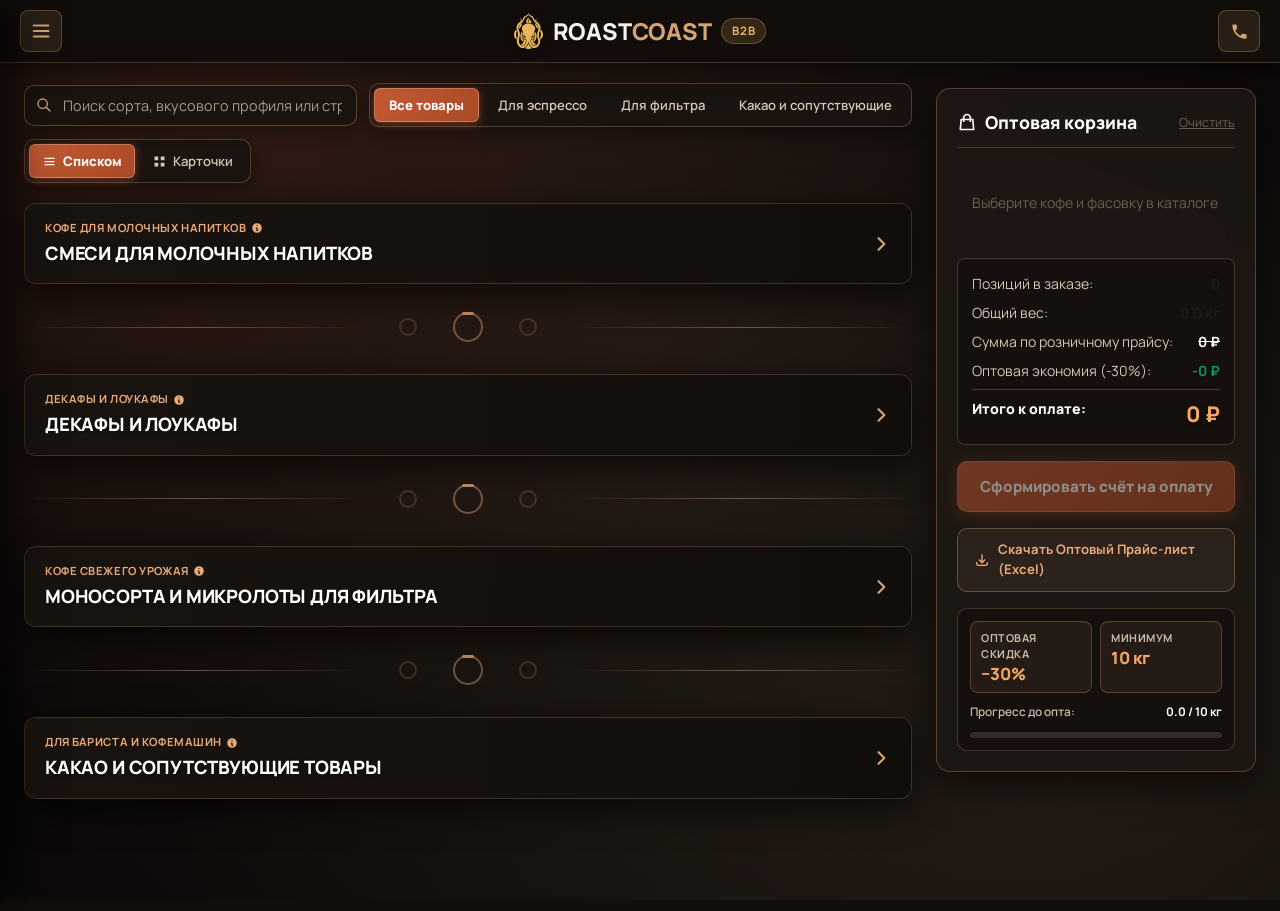
==== b2b.html @ f1b27d20 "Fix sectionCard reference in renderCatalog and bump version to v23" ====
<!DOCTYPE html>
<html lang="ru">
<head>
    <meta charset="UTF-8">
    <meta name="viewport" content="width=device-width, initial-scale=1.0">
    <title>RoastCoast B2B — Личный кабинет оптового покупателя</title>
    <link rel="preconnect" href="https://fonts.googleapis.com">
    <link rel="preconnect" href="https://fonts.gstatic.com" crossorigin>
    <link href="https://fonts.googleapis.com/css2?family=Manrope:wght@400;500;600;700;800&family=Inter:wght@400;500;600;700;800&display=swap" rel="stylesheet">
    <link rel="stylesheet" href="assets/b2b.css?v=20260912_v23">
    <style>
        html, body {
            overflow-x: hidden !important;
            max-width: 100% !important;
            width: 100% !important;
            position: relative;
        }

        .brand-logo-mark {
            height: 38px;
            width: auto;
            display: block;
            flex-shrink: 0;
            filter: drop-shadow(0 2px 5px rgba(0, 0, 0, 0.25));
        }

        /* View Switching Rules & Transparent Wrapper (No outer frame) */
        #productTableWrapper, .product-table-wrapper {
            display: block !important;
            background: transparent !important;
            border: none !important;
            border-radius: 0 !important;
            box-shadow: none !important;
            padding: 0 !important;
            overflow: visible !important;
        }
        #productGrid {
            display: none;
        }
        body.view-cards #productTableWrapper, body.view-cards .product-table-wrapper {
            display: none !important;
        }
        body.view-cards #productGrid {
            display: grid !important;
        }

        /* Sidebar Wholesale Conditions */
        .sidebar-conditions {
            background: #FAF8F5;
            border: 1px solid var(--color-border);
            border-radius: 10px;
            padding: 12px;
            display: flex;
            flex-direction: column;
            gap: 10px;
        }
        .side-cond-grid {
            display: grid;
            grid-template-columns: 1fr 1fr;
            gap: 8px;
        }
        .side-cond-badge {
            background: #FFFFFF;
            border: 1px solid rgba(196, 90, 53, 0.15);
            border-radius: 8px;
            padding: 8px 10px;
            display: flex;
            flex-direction: column;
        }
        .side-cond-title {
            font-size: 0.68rem;
            text-transform: uppercase;
            letter-spacing: 0.05em;
            color: var(--color-fg-muted);
            font-weight: 700;
            margin-bottom: 2px;
        }
        .side-cond-val {
            font-size: 1.05rem;
            font-weight: 800;
            color: var(--color-primary);
            line-height: 1.2;
        }
        .side-cond-progress {
            display: flex;
            flex-direction: column;
            gap: 5px;
        }
        .side-progress-header {
            display: flex;
            justify-content: space-between;
            font-size: 0.74rem;
            color: var(--color-fg-muted);
            font-weight: 600;
        }
        .side-progress-header strong {
            color: var(--color-fg);
            font-weight: 700;
        }
        .progress-bar-bg {
            height: 6px;
            background: #EAE6DF;
            border-radius: 3px;
            overflow: hidden;
        }
        .progress-bar-fill {
            height: 100%;
            background: linear-gradient(90deg, var(--color-primary) 0%, #D4A574 100%);
            border-radius: 3px;
            transition: width 0.3s ease;
        }

        /* Layout & Responsive Grid */
        @media (max-width: 992px) {
            .mobile-order-bar {
                display: flex !important;
            }
            .b2b-container {
                grid-template-columns: 1fr !important;
                padding: 0 16px 110px 16px !important;
            }
            .sidebar-cart {
                position: static !important;
            }
        }

        @media (max-width: 768px) {
            .b2b-header { padding: 8px 12px !important; }
            .brand-logo-mark { height: 26px !important; }
            .brand-logo-text { font-size: 1.15rem !important; }
            .b2b-pill { font-size: 0.65rem !important; padding: 2px 6px !important; }
            .header-phone span { display: none !important; }
            
            .conditions-banner {
                display: grid !important;
                grid-template-columns: 1fr 1fr !important;
                gap: 6px 10px !important;
                padding: 8px 12px !important;
                margin-bottom: 8px !important;
            }
            .condition-label { font-size: 0.68rem !important; }
            .condition-val { font-size: 0.95rem !important; }
            .progress-tier { grid-column: 1 / -1 !important; width: 100% !important; }
            
            .toolbar {
                flex-direction: column !important;
                align-items: stretch !important;
                gap: 6px !important;
                margin-bottom: 8px !important;
            }
            .search-box { width: 100% !important; min-width: 100% !important; }
            .search-input {
                padding: 6px 10px 6px 32px !important;
                font-size: 0.8rem !important;
                height: 34px !important;
            }
            .category-tabs {
                width: 100% !important;
                display: flex !important;
                overflow-x: auto !important;
                white-space: nowrap !important;
                gap: 4px !important;
                padding-bottom: 4px !important;
                -webkit-overflow-scrolling: touch !important;
                scrollbar-width: none !important;
            }
            .category-tabs::-webkit-scrollbar { display: none !important; }
            .tab-btn {
                flex-shrink: 0 !important;
                padding: 5px 10px !important;
                font-size: 0.75rem !important;
            }
            .view-toggle { width: 100% !important; display: flex !important; }
            .view-btn {
                flex: 1 !important;
                justify-content: center !important;
                padding: 5px 10px !important;
                font-size: 0.75rem !important;
            }

            /* Grid cards on mobile */
            .product-grid { grid-template-columns: 1fr !important; gap: 10px !important; }
            .product-card { display: grid !important; grid-template-columns: 100px 1fr !important; padding: 0 !important; }
            .card-img-wrapper { height: 100% !important; min-height: 130px !important; border-right: 1px solid var(--color-border) !important; border-bottom: none !important; padding: 6px !important; }
            .card-descr { display: none !important; }
            
            .modal-content { padding: 16px 12px !important; width: 96vw !important; max-height: 92vh !important; }
            .invoice-parties { grid-template-columns: 1fr !important; }
            .modal-actions-row { flex-direction: column !important; }
            .modal-actions-row button { width: 100% !important; }

            .b2b-container {
                padding: 0 8px 90px 8px !important;
            }

            .prod-options-stack {
                padding-left: 0 !important;
                gap: 4px !important;
            }
            .prod-opt-row {
                padding: 6px 10px !important;
            }
            .opt-weight {
                width: 48px !important;
                min-width: 48px !important;
                max-width: 48px !important;
                font-size: 0.84rem !important;
            }
            .opt-grind {
                width: 90px !important;
                min-width: 90px !important;
                max-width: 90px !important;
                font-size: 0.78rem !important;
            }
            .opt-price {
                width: 85px !important;
                min-width: 85px !important;
                max-width: 85px !important;
                font-size: 0.95rem !important;
                margin-right: 8px !important;
            }
            .opt-btn-wrap,
            .opt-btn-add,
            body.theme-dark-steam .opt-qty-control {
                width: 60px !important;
                min-width: 60px !important;
                max-width: 60px !important;
                height: 30px !important;
            }
            .opt-btn-add {
                font-size: 1.15rem !important;
            }
        }

        /* =======================================================
           Tasty Coffee Style Categorized Wholesale List Layout
           With RoastCoast Colors & Aesthetics
           ======================================================= */
        .category-section-card {
            background: #FFFFFF;
            border: none !important;
            border-radius: 12px;
            margin-bottom: 12px;
            overflow: hidden;
            box-shadow: 0 1px 4px rgba(0, 0, 0, 0.04);
        }
        .category-section-header {
            display: flex;
            justify-content: space-between;
            align-items: center;
            padding: 14px 18px;
            cursor: pointer;
            background: #FFFFFF;
            border: none !important;
            user-select: none;
            transition: background 0.15s ease;
        }
        .category-section-card:not(.collapsed) .category-section-header {
            border-bottom: 1px solid #F3F4F6 !important;
        }
        .category-section-header:hover {
            background: #FAF8F5;
        }
        .cat-tag-info {
            font-size: 0.7rem;
            font-weight: 700;
            color: var(--color-fg-muted);
            text-transform: uppercase;
            letter-spacing: 0.06em;
            margin-bottom: 3px;
            display: flex;
            align-items: center;
            gap: 4px;
        }
        .cat-h2-title {
            font-size: 1.15rem;
            font-weight: 800;
            color: #18181B;
            text-transform: uppercase;
            letter-spacing: -0.01em;
            margin: 0;
        }
        .cat-chevron-icon {
            color: #D4A574 !important;
            transition: transform 0.25s ease;
            flex-shrink: 0;
            transform: rotate(0deg);
        }
        .category-section-card.collapsed .cat-chevron-icon,
        body.theme-dark-steam .category-section-card.collapsed .cat-chevron-icon {
            transform: rotate(-90deg) !important;
        }
        .category-section-card.collapsed .category-products-container,
        body.theme-dark-steam .category-section-card.collapsed .category-products-container {
            display: none !important;
        }

        /* Кольца-разделители RoastCoast между категориями */
        .ring-divider {
            display: flex;
            align-items: center;
            justify-content: center;
            gap: 36px;
            padding: 16px 0;
            margin: 6px 0 16px 0;
            position: relative;
            user-select: none;
        }
        .ring-divider::before,
        .ring-divider::after {
            content: '';
            flex: 1;
            height: 1px;
            background: linear-gradient(90deg, 
                transparent 0%, 
                rgba(196, 90, 53, 0.35) 50%, 
                transparent 100%
            );
        }
        .ring {
            width: 30px;
            height: 30px;
            border-radius: 50%;
            border: 2px solid rgba(196, 90, 53, 0.4);
            position: relative;
            opacity: 0.75;
        }
        .ring::before {
            content: '';
            position: absolute;
            top: -2px;
            left: 28%;
            width: 44%;
            height: 3px;
            background: var(--color-primary, #C45A35);
            border-radius: 2px;
        }
        .ring.small {
            width: 18px;
            height: 18px;
            border-width: 1.5px;
            border-color: rgba(196, 90, 53, 0.3);
            opacity: 0.5;
        }
        .ring.small::before {
            display: none;
        }

        /* Product List Items */
        .category-products-container {
            background: #FFFFFF;
        }
        .b2b-list-item {
            padding: 12px 16px;
            border-bottom: 1px solid #F3F4F6;
            transition: background 0.12s ease;
        }
        .b2b-list-item:last-child {
            border-bottom: none;
        }
        .b2b-list-item:hover {
            background: #FAF8F5;
        }

        /* Top Product Heading Row */
        .prod-item-top {
            display: flex;
            align-items: center;
            gap: 12px;
            margin-bottom: 8px;
        }
        .prod-item-pack-img {
            width: 36px;
            height: 48px;
            object-fit: contain;
            background: #F4F0E8;
            border-radius: 6px;
            padding: 2px;
            border: 1px solid #E5E7EB;
            flex-shrink: 0;
        }
        .prod-item-heading {
            flex: 1;
            min-width: 0;
        }
        .prod-item-title {
            font-size: 0.96rem;
            font-weight: 800;
            color: #18181B;
            line-height: 1.25;
            white-space: nowrap;
            overflow: hidden;
            text-overflow: ellipsis;
        }
        .prod-item-sub {
            font-size: 0.78rem;
            color: #71717A;
            font-weight: 500;
            margin-top: 2px;
            white-space: nowrap;
            overflow: hidden;
            text-overflow: ellipsis;
        }
        .prod-item-badges {
            display: flex;
            align-items: center;
            gap: 8px;
            margin-left: auto;
            flex-shrink: 0;
        }

        /* Badges */
        .item-badge-pct {
            background: linear-gradient(135deg, #E9D5FF 0%, #FBCFE8 100%);
            color: #7E22CE;
            font-weight: 800;
            font-size: 0.75rem;
            width: 22px;
            height: 22px;
            border-radius: 50%;
            display: inline-flex;
            align-items: center;
            justify-content: center;
        }
        .item-badge-new {
            background: #D1FAE5;
            color: #065F46;
            font-weight: 800;
            font-size: 0.65rem;
            padding: 2px 6px;
            border-radius: 4px;
            letter-spacing: 0.04em;
        }
        .prod-fav-btn {
            background: transparent;
            border: none;
            cursor: pointer;
            color: #18181B;
            padding: 4px;
            display: inline-flex;
            align-items: center;
            justify-content: center;
            transition: color 0.15s;
        }
        .prod-fav-btn:hover, .prod-fav-btn.active {
            color: #EF4444;
        }
        .prod-fav-btn.active svg {
            fill: #EF4444;
            stroke: #EF4444;
        }

        /* Option Rows under Product - Strict Column Grid to prevent any value drifting */
        .prod-options-stack {
            display: flex;
            flex-direction: column;
            gap: 6px;
            padding-left: 48px;
        }
        .prod-opt-row {
            display: flex;
            align-items: center;
            padding: 8px 14px;
            width: 100%;
            box-sizing: border-box;
            border-radius: 8px;
            transition: background 0.15s ease, border-color 0.15s ease;
        }
        .opt-weight {
            font-size: 0.92rem;
            font-weight: 700;
            color: #18181B;
            width: 58px;
            min-width: 58px;
            max-width: 58px;
            flex-shrink: 0;
            white-space: nowrap;
        }
        .opt-grind {
            font-size: 0.85rem;
            color: #52525B;
            font-weight: 500;
            width: 110px;
            min-width: 110px;
            max-width: 110px;
            flex-shrink: 0;
            white-space: nowrap;
        }
        .opt-price {
            margin-left: auto;
            font-size: 1.05rem;
            font-weight: 800;
            color: #18181B;
            width: 110px;
            min-width: 110px;
            max-width: 110px;
            text-align: right;
            font-variant-numeric: tabular-nums;
            font-feature-settings: "tnum" 1;
            margin-right: 14px;
            white-space: nowrap;
            flex-shrink: 0;
        }
        .opt-btn-wrap {
            flex-shrink: 0;
            width: 68px;
            min-width: 68px;
            max-width: 68px;
            height: 32px;
            display: flex;
            justify-content: flex-end;
            align-items: center;
        }

        /* Rounded Pill Add Button */
        .opt-btn-add {
            background: #F4F4F5;
            color: #18181B;
            width: 70px;
            height: 32px;
            border-radius: 8px;
            border: none;
            font-size: 1.25rem;
            font-weight: 500;
            line-height: 1;
            cursor: pointer;
            display: inline-flex;
            align-items: center;
            justify-content: center;
            box-sizing: border-box;
            transition: background 0.15s, transform 0.1s;
        }
        .opt-btn-add:hover {
            background: #E4E4E7;
            transform: scale(1.02);
        }
        .opt-btn-add:active {
            transform: scale(0.97);
        }

        /* Qty Counter when > 0 (RoastCoast terracotta themed) */
        .opt-qty-control {
            background: var(--color-primary);
            color: #FFFFFF;
            border-radius: 8px;
            display: inline-flex;
            align-items: center;
            justify-content: space-between;
            width: 70px;
            height: 32px;
            padding: 0 4px;
            box-sizing: border-box;
            box-shadow: 0 2px 6px rgba(196, 90, 53, 0.3);
        }
        .opt-qty-btn {
            background: transparent;
            border: none;
            color: #FFFFFF;
            width: 22px;
            height: 100%;
            font-size: 1.1rem;
            font-weight: 700;
            cursor: pointer;
            display: inline-flex;
            align-items: center;
            justify-content: center;
            padding: 0;
            transition: opacity 0.15s;
        }
        .opt-qty-btn:hover {
            opacity: 0.75;
        }
        .opt-qty-num {
            font-size: 0.88rem;
            font-weight: 800;
            color: #FFFFFF;
            min-width: 18px;
            text-align: center;
        }

        /* Mobile Adjustments for Item Stack */
        @media (max-width: 768px) {
            .b2b-list-item {
                padding: 10px 12px !important;
            }
            .prod-options-stack {
                padding-left: 0 !important;
            }
            .prod-item-top {
                margin-bottom: 6px !important;
            }
            .prod-item-title {
                font-size: 0.88rem !important;
            }
            .prod-item-sub {
                font-size: 0.72rem !important;
            }
            .opt-weight {
                font-size: 0.82rem !important;
                width: 40px !important;
                min-width: 40px !important;
            }
            .opt-grind {
                font-size: 0.78rem !important;
            }
            .opt-price {
                font-size: 0.88rem !important;
                margin-right: 8px !important;
            }
            .opt-btn-wrap {
                width: 68px !important;
                min-width: 68px !important;
                height: 30px !important;
            }
            .opt-btn-add {
                width: 68px !important;
                height: 30px !important;
                font-size: 1.15rem !important;
            }
            .opt-qty-control {
                width: 68px !important;
                height: 30px !important;
            }
            .category-section-header {
                padding: 10px 12px !important;
            }
            .cat-h2-title {
                font-size: 0.95rem !important;
            }

            /* Кольца-разделители на мобильных */
            .ring-divider {
                gap: 18px !important;
                padding: 10px 0 !important;
                margin: 4px 0 12px 0 !important;
            }
            .ring {
                width: 24px !important;
                height: 24px !important;
            }
            .ring.small {
                width: 14px !important;
                height: 14px !important;
            }

            /* Bottom Floating Action Bar */
            .mobile-order-bar {
                position: fixed !important;
                bottom: 0 !important;
                left: 0 !important;
                right: 0 !important;
                background: rgba(255, 255, 255, 0.96) !important;
                backdrop-filter: blur(10px) !important;
                -webkit-backdrop-filter: blur(10px) !important;
                border-top: 1px solid var(--color-border) !important;
                padding: 10px 14px calc(10px + env(safe-area-inset-bottom, 0px)) 14px !important;
                box-shadow: 0 -4px 20px rgba(0,0,0,0.08) !important;
                z-index: 1000 !important;
                display: flex !important;
                align-items: center !important;
                gap: 10px !important;
            }
            .mobile-action-btn {
                height: 44px !important;
                border-radius: 10px !important;
                font-weight: 700 !important;
                font-size: 0.82rem !important;
                display: flex !important;
                align-items: center !important;
                justify-content: center !important;
                gap: 6px !important;
                text-decoration: none !important;
                cursor: pointer !important;
                box-sizing: border-box !important;
                transition: all 0.2s ease !important;
            }
            .mobile-btn-invoice {
                flex: 1.4 !important;
                background: var(--color-primary) !important;
                color: #FFFFFF !important;
                border: none !important;
                box-shadow: 0 3px 12px rgba(196, 90, 53, 0.3) !important;
            }
            .mobile-btn-pricelist {
                flex: 1 !important;
                background: #FAF8F5 !important;
                color: #18181B !important;
                border: 1px solid #E5E7EB !important;
            }
            .mobile-btn-pricelist:active {
                background: #F4F0E8 !important;
            }
        }

        /* ============================================================
           ВАРИАНТ 5: Атмосферный тёмный фон с плавающим паром (Всегда активен)
           ============================================================ */
        .steam-container {
            position: fixed;
            top: 0;
            left: 0;
            right: 0;
            bottom: 0;
            width: 100%;
            height: 100%;
            pointer-events: none;
            overflow: hidden !important;
            contain: strict;
            z-index: 0;
        }
        .steam {
            position: absolute;
            bottom: -160px;
            border-radius: 50%;
            background: radial-gradient(circle, rgba(235, 215, 195, 0.16) 0%, rgba(212, 165, 116, 0.08) 45%, transparent 70%);
            filter: blur(28px);
            opacity: 0;
            animation: riseAndFade 14s infinite ease-in-out;
            will-change: transform, opacity;
            max-width: 100vw;
        }
        .steam-1 { left: 5%; width: 220px; height: 220px; animation-duration: 15s; animation-delay: 0s; }
        .steam-2 { left: 22%; width: 260px; height: 260px; animation-duration: 19s; animation-delay: 3.5s; }
        .steam-3 { left: 42%; width: 200px; height: 200px; animation-duration: 13s; animation-delay: 7s; }
        .steam-4 { left: 62%; width: 260px; height: 260px; animation-duration: 21s; animation-delay: 1.5s; }
        .steam-5 { left: 32%; width: 230px; height: 230px; animation-duration: 17s; animation-delay: 9s; }
        .steam-6 { left: 75%; width: 180px; height: 180px; animation-duration: 16s; animation-delay: 5s; }

        @keyframes riseAndFade {
            0% {
                transform: translateY(0) scale(0.8) rotate(0deg);
                opacity: 0;
            }
            20% {
                opacity: 0.6;
            }
            55% {
                transform: translateY(-55vh) scale(1.15) translateX(15px) rotate(8deg);
                opacity: 0.35;
            }
            85% {
                opacity: 0.12;
            }
            100% {
                transform: translateY(-115vh) scale(1.3) translateX(-15px) rotate(-10deg);
                opacity: 0;
            }
        }

        body.theme-dark-steam {
            background-color: #120E0C !important;
            background-image: 
                radial-gradient(ellipse at 15% 15%, rgba(196, 90, 53, 0.16) 0%, transparent 55%),
                radial-gradient(ellipse at 85% 85%, rgba(212, 165, 116, 0.10) 0%, transparent 60%),
                radial-gradient(circle at 50% 40%, #181310 0%, #0C0908 100%) !important;
            background-attachment: fixed !important;
            color: #EDE8E1 !important;
        }

        /* Dark Theme Adaptations */
        body.theme-dark-steam .b2b-header {
            background: rgba(16, 12, 10, 0.88) !important;
            backdrop-filter: blur(14px) !important;
            -webkit-backdrop-filter: blur(14px) !important;
            border-bottom: 1px solid rgba(212, 165, 116, 0.18) !important;
            position: relative;
            z-index: 100;
        }
        body.theme-dark-steam .brand-logo-text {
            color: #F5F2EB !important;
        }
        body.theme-dark-steam .brand-logo-text span {
            color: #D4A574 !important;
        }
        body.theme-dark-steam .header-phone {
            color: #EDE8E1 !important;
        }
        body.theme-dark-steam .header-phone:hover {
            color: #D4A574 !important;
        }
        body.theme-dark-steam .b2b-account-btn {
            background: rgba(36, 28, 24, 0.8) !important;
            color: #EDE8E1 !important;
            border-color: rgba(212, 165, 116, 0.25) !important;
        }
        body.theme-dark-steam .b2b-container {
            position: relative;
            z-index: 1;
        }
        /* High-Contrast & Clear Highlighting in Atmospheric Dark Theme */
        body.theme-dark-steam ::selection {
            background: #C45A35 !important;
            color: #FFFFFF !important;
        }

        body.theme-dark-steam .search-box input {
            background: rgba(26, 20, 17, 0.95) !important;
            color: #FFFFFF !important;
            border: 1px solid rgba(212, 165, 116, 0.35) !important;
            box-shadow: 0 4px 16px rgba(0, 0, 0, 0.4) !important;
        }
        body.theme-dark-steam .search-box input:focus {
            border-color: #E7A97A !important;
            box-shadow: 0 0 0 3px rgba(212, 165, 116, 0.25), 0 4px 20px rgba(0, 0, 0, 0.5) !important;
        }
        body.theme-dark-steam .search-box input::placeholder {
            color: #A8988A !important;
        }
        body.theme-dark-steam .search-icon {
            color: #D4A574 !important;
        }

        /* Toolbar Containers (Category Tabs & View Toggle) */
        body.theme-dark-steam .category-tabs,
        body.theme-dark-steam .view-toggle {
            background: rgba(26, 20, 17, 0.95) !important;
            border: 1px solid rgba(212, 165, 116, 0.3) !important;
            box-shadow: 0 4px 18px rgba(0, 0, 0, 0.45) !important;
            border-radius: var(--radius-md) !important;
            padding: 4px !important;
        }

        /* Inactive Tab / View Buttons */
        body.theme-dark-steam .tab-btn,
        body.theme-dark-steam .view-btn {
            background: transparent !important;
            color: #D4C5B5 !important;
            border: 1px solid transparent !important;
            border-radius: 6px !important;
            font-weight: 600 !important;
            transition: all 0.2s ease !important;
        }
        body.theme-dark-steam .tab-btn:hover,
        body.theme-dark-steam .view-btn:hover {
            background: rgba(212, 165, 116, 0.16) !important;
            color: #FFFFFF !important;
        }

        /* Active Tab / View Buttons (Vivid RoastCoast Terracotta Highlight) */
        body.theme-dark-steam .tab-btn.active,
        body.theme-dark-steam .view-btn.active {
            background: linear-gradient(135deg, #C45A35 0%, #A94A26 100%) !important;
            color: #FFFFFF !important;
            font-weight: 800 !important;
            border: 1px solid rgba(255, 255, 255, 0.25) !important;
            box-shadow: 0 2px 10px rgba(196, 90, 53, 0.55) !important;
        }

        /* Category Section Cards (Matching site dark coffee colors) */
        body.theme-dark-steam .category-section-card {
            background: linear-gradient(145deg, rgba(22, 17, 14, 0.88) 0%, rgba(14, 11, 9, 0.92) 100%) !important;
            backdrop-filter: blur(16px) !important;
            -webkit-backdrop-filter: blur(16px) !important;
            border: 1px solid rgba(212, 165, 116, 0.24) !important;
            box-shadow: 0 10px 36px rgba(0, 0, 0, 0.65), inset 0 1px 0 rgba(212, 165, 116, 0.1) !important;
            transition: all 0.25s ease !important;
        }
        body.theme-dark-steam .category-section-card:hover {
            border-color: rgba(212, 165, 116, 0.5) !important;
            box-shadow: 0 12px 40px rgba(0, 0, 0, 0.75), 0 0 24px rgba(196, 90, 53, 0.18) !important;
        }
        body.theme-dark-steam .category-section-header {
            background: linear-gradient(90deg, rgba(26, 20, 16, 0.92) 0%, rgba(18, 14, 11, 0.94) 100%) !important;
            padding: 16px 20px !important;
            cursor: pointer !important;
            transition: background 0.2s ease !important;
            border: none !important;
        }
        body.theme-dark-steam .category-section-card:not(.collapsed) .category-section-header {
            border-bottom: 1px solid rgba(212, 165, 116, 0.18) !important;
        }
        body.theme-dark-steam .category-section-header:hover {
            background: linear-gradient(90deg, rgba(38, 29, 23, 0.96) 0%, rgba(26, 20, 16, 0.96) 100%) !important;
        }
        body.theme-dark-steam .cat-tag-info {
            color: #E7A97A !important;
            font-weight: 700 !important;
            letter-spacing: 0.05em !important;
        }
        body.theme-dark-steam .cat-h2-title {
            color: #FFFFFF !important;
            font-weight: 800 !important;
            font-size: 1.15rem !important;
            text-shadow: 0 1px 3px rgba(0, 0, 0, 0.6) !important;
        }
        body.theme-dark-steam .cat-chevron-icon {
            color: #D4A574 !important;
            transition: transform 0.2s ease, color 0.2s ease !important;
        }
        body.theme-dark-steam .category-section-header:hover .cat-chevron-icon {
            color: #FFFFFF !important;
        }

        /* Products inside category (List View) */
        body.theme-dark-steam .category-products-container {
            background: rgba(12, 9, 8, 0.75) !important;
        }
        body.theme-dark-steam .b2b-list-item {
            border-bottom: 1px solid rgba(212, 165, 116, 0.1) !important;
            background: transparent !important;
        }
        body.theme-dark-steam .b2b-list-item:hover {
            background: rgba(212, 165, 116, 0.05) !important;
        }
        body.theme-dark-steam .prod-item-pack-img {
            background: rgba(16, 12, 10, 0.9) !important;
            border: 1px solid rgba(212, 165, 116, 0.25) !important;
        }
        body.theme-dark-steam .prod-item-title {
            color: #FFFFFF !important;
            font-weight: 700 !important;
        }
        body.theme-dark-steam .prod-item-sub {
            color: #BBAEA0 !important;
        }
        body.theme-dark-steam .prod-fav-btn {
            color: #A8988A !important;
        }
        body.theme-dark-steam .prod-fav-btn:hover,
        body.theme-dark-steam .prod-fav-btn.active {
            color: #E7A97A !important;
        }
        body.theme-dark-steam .prod-opt-row {
            background: rgba(22, 17, 14, 0.65) !important;
            border: 1px solid rgba(212, 165, 116, 0.15) !important;
            border-radius: 8px !important;
        }
        body.theme-dark-steam .prod-opt-row:hover {
            background: rgba(30, 23, 19, 0.85) !important;
            border-color: rgba(212, 165, 116, 0.28) !important;
        }
        body.theme-dark-steam .opt-weight {
            color: #FFFFFF !important;
            font-weight: 700 !important;
        }
        body.theme-dark-steam .opt-grind {
            color: #BBAEA0 !important;
        }
        body.theme-dark-steam .opt-price {
            color: #F5A663 !important;
            font-weight: 800 !important;
            font-size: 1.05rem !important;
        }
        body.theme-dark-steam .opt-btn-add {
            background: #C45A35 !important;
            color: #FFFFFF !important;
            border: 1px solid #C45A35 !important;
            font-weight: 800 !important;
            box-shadow: 0 2px 6px rgba(196, 90, 53, 0.35) !important;
        }
        body.theme-dark-steam .opt-btn-add:hover {
            background: #D46640 !important;
            border-color: #D46640 !important;
            box-shadow: 0 3px 10px rgba(196, 90, 53, 0.55) !important;
        }
        body.theme-dark-steam .opt-qty-control {
            width: 68px !important;
            height: 32px !important;
            background: rgba(22, 17, 14, 0.95) !important;
            border: 1px solid rgba(212, 165, 116, 0.35) !important;
            border-radius: 8px !important;
            display: flex !important;
            align-items: center !important;
            justify-content: space-between !important;
            box-sizing: border-box !important;
        }
        body.theme-dark-steam .opt-qty-num {
            color: #FFFFFF !important;
            font-weight: 800 !important;
            font-size: 0.88rem !important;
            min-width: 16px !important;
            text-align: center !important;
        }
        body.theme-dark-steam .opt-qty-btn {
            color: #E7A97A !important;
            width: 22px !important;
            height: 28px !important;
            border: none !important;
            background: transparent !important;
            cursor: pointer !important;
            display: flex !important;
            align-items: center !important;
            justify-content: center !important;
            border-radius: 4px !important;
            font-size: 1rem !important;
            line-height: 1 !important;
            padding: 0 !important;
        }
        body.theme-dark-steam .opt-qty-btn:hover {
            background: rgba(212, 165, 116, 0.2) !important;
            color: #FFFFFF !important;
        }

        /* Grid Product Cards (Under "Карточки" View) matching site dark theme */
        body.theme-dark-steam .product-card {
            background: linear-gradient(145deg, rgba(22, 17, 14, 0.88) 0%, rgba(14, 11, 9, 0.92) 100%) !important;
            backdrop-filter: blur(16px) !important;
            -webkit-backdrop-filter: blur(16px) !important;
            border: 1px solid rgba(212, 165, 116, 0.24) !important;
            box-shadow: 0 8px 32px rgba(0, 0, 0, 0.6), inset 0 1px 0 rgba(212, 165, 116, 0.1) !important;
            transition: transform 0.2s, border-color 0.2s, box-shadow 0.2s !important;
        }
        body.theme-dark-steam .product-card:hover {
            transform: translateY(-3px) !important;
            border-color: rgba(212, 165, 116, 0.5) !important;
            box-shadow: 0 12px 38px rgba(0, 0, 0, 0.75), 0 0 20px rgba(196, 90, 53, 0.18) !important;
        }
        body.theme-dark-steam .card-img-wrapper {
            background: rgba(12, 9, 8, 0.8) !important;
            border-bottom: 1px solid rgba(212, 165, 116, 0.15) !important;
        }
        body.theme-dark-steam .card-title {
            color: #FFFFFF !important;
        }
        body.theme-dark-steam .card-subtitle {
            color: #E7A97A !important;
        }
        body.theme-dark-steam .card-descr {
            background: rgba(16, 12, 10, 0.7) !important;
            border: 1px solid rgba(212, 165, 116, 0.15) !important;
            color: #C8B9A6 !important;
        }
        body.theme-dark-steam .card-price-row {
            border-top: 1px solid rgba(212, 165, 116, 0.16) !important;
        }
        body.theme-dark-steam .retail-price {
            color: #8C7B6D !important;
        }
        body.theme-dark-steam .b2b-price {
            color: #F5A663 !important;
            font-weight: 800 !important;
        }
        body.theme-dark-steam .option-row {
            background: rgba(26, 19, 15, 0.8) !important;
            border: 1px solid rgba(212, 165, 116, 0.18) !important;
        }
        body.theme-dark-steam .option-name {
            color: #EDE8E1 !important;
            font-weight: 700 !important;
        }
        body.theme-dark-steam .qty-btn {
            background: rgba(212, 165, 116, 0.12) !important;
            color: #D4A574 !important;
            border: 1px solid rgba(212, 165, 116, 0.28) !important;
        }
        body.theme-dark-steam .qty-btn:hover {
            background: #C45A35 !important;
            color: #FFFFFF !important;
            border-color: #C45A35 !important;
        }
        body.theme-dark-steam .qty-input {
            background: rgba(14, 10, 8, 0.9) !important;
            color: #FFFFFF !important;
            border: 1px solid rgba(212, 165, 116, 0.25) !important;
        }

        /* Ring Divider */
        body.theme-dark-steam .ring-divider::before,
        body.theme-dark-steam .ring-divider::after {
            background: linear-gradient(90deg, transparent 0%, rgba(212, 165, 116, 0.45) 50%, transparent 100%) !important;
        }
        body.theme-dark-steam .ring {
            border: 2px solid rgba(212, 165, 116, 0.6) !important;
        }
        body.theme-dark-steam .ring::before {
            background: #E7A97A !important;
        }
        body.theme-dark-steam .ring.small {
            border-color: rgba(212, 165, 116, 0.4) !important;
        }

        /* Sidebar Cart (High-Contrast & Legible) */
        body.theme-dark-steam .sidebar-cart {
            background: rgba(30, 24, 20, 0.95) !important;
            backdrop-filter: blur(16px) !important;
            -webkit-backdrop-filter: blur(16px) !important;
            border: 1px solid rgba(212, 165, 116, 0.3) !important;
            box-shadow: 0 12px 40px rgba(0, 0, 0, 0.65) !important;
            color: #EDE8E1 !important;
        }
        body.theme-dark-steam .cart-header {
            border-bottom: 1px solid rgba(212, 165, 116, 0.2) !important;
        }
        body.theme-dark-steam .cart-title {
            color: #FFFFFF !important;
            font-weight: 800 !important;
        }
        body.theme-dark-steam .cart-empty-text {
            color: #C8B9A6 !important;
        }
        body.theme-dark-steam .cart-summary {
            background: rgba(20, 15, 13, 0.85) !important;
            border: 1px solid rgba(212, 165, 116, 0.25) !important;
            border-radius: 8px !important;
        }
        body.theme-dark-steam .summary-row {
            color: #D4C5B5 !important;
            font-size: 0.88rem !important;
        }
        body.theme-dark-steam .summary-row span:last-child {
            color: #FFFFFF !important;
            font-weight: 700 !important;
        }
        body.theme-dark-steam .summary-row.total {
            color: #FFFFFF !important;
            border-top: 1px solid rgba(212, 165, 116, 0.28) !important;
        }
        body.theme-dark-steam .summary-row.total .total-price {
            color: #F5A663 !important;
            font-weight: 800 !important;
            font-size: 1.35rem !important;
            text-shadow: 0 1px 4px rgba(0, 0, 0, 0.5) !important;
        }
        body.theme-dark-steam .btn-checkout {
            background: linear-gradient(135deg, #C45A35 0%, #A94A26 100%) !important;
            color: #FFFFFF !important;
            font-weight: 800 !important;
            border: 1px solid rgba(255, 255, 255, 0.2) !important;
            box-shadow: 0 4px 18px rgba(196, 90, 53, 0.45) !important;
        }
        body.theme-dark-steam .btn-checkout:hover {
            background: linear-gradient(135deg, #D46640 0%, #B9542E 100%) !important;
            box-shadow: 0 6px 24px rgba(196, 90, 53, 0.6) !important;
        }

        /* Sidebar Conditions */
        body.theme-dark-steam .sidebar-conditions {
            background: rgba(20, 15, 13, 0.85) !important;
            border: 1px solid rgba(212, 165, 116, 0.25) !important;
        }
        body.theme-dark-steam .side-cond-badge {
            background: rgba(38, 29, 24, 0.95) !important;
            border: 1px solid rgba(212, 165, 116, 0.28) !important;
        }
        body.theme-dark-steam .side-cond-title {
            color: #C8B9A6 !important;
        }
        body.theme-dark-steam .side-cond-val {
            color: #F5A663 !important;
            font-weight: 800 !important;
        }
        body.theme-dark-steam .side-progress-header {
            color: #C8B9A6 !important;
        }
        body.theme-dark-steam .side-progress-header strong {
            color: #FFFFFF !important;
        }
        body.theme-dark-steam .progress-bar-bg {
            background: rgba(255, 255, 255, 0.12) !important;
        }
        body.theme-dark-steam .progress-bar-fill {
            background: linear-gradient(90deg, #C45A35 0%, #D4A574 100%) !important;
        }
        body.theme-dark-steam .btn-secondary-action {
            background: rgba(45, 35, 30, 0.95) !important;
            border: 1px solid rgba(212, 165, 116, 0.35) !important;
            color: #E7A97A !important;
            font-weight: 700 !important;
        }
        body.theme-dark-steam .btn-secondary-action:hover {
            background: rgba(60, 48, 40, 0.95) !important;
            border-color: rgba(212, 165, 116, 0.55) !important;
            color: #FFFFFF !important;
        }

        /* Mobile & Modals */
        body.theme-dark-steam .mobile-order-bar {
            background: rgba(18, 14, 12, 0.98) !important;
            border-top: 1px solid rgba(212, 165, 116, 0.25) !important;
        }
        body.theme-dark-steam .mobile-btn-pricelist {
            background: rgba(30, 24, 20, 0.95) !important;
            border: 1px solid rgba(212, 165, 116, 0.3) !important;
            color: #EDE8E1 !important;
        }
        body.theme-dark-steam .modal-content {
            background: #1C1613 !important;
            color: #EDE8E1 !important;
            border: 1px solid rgba(212, 165, 116, 0.3) !important;
        }
        body.theme-dark-steam .invoice-parties {
            background: rgba(26, 20, 16, 0.95) !important;
            border: 1px solid rgba(212, 165, 116, 0.25) !important;
            color: #EDE8E1 !important;
            border-radius: 8px !important;
        }
        body.theme-dark-steam .invoice-parties strong {
            color: #F5A663 !important;
        }
        body.theme-dark-steam .invoice-meta-box {
            background: rgba(16, 12, 10, 0.75) !important;
            border: 1px solid rgba(212, 165, 116, 0.2) !important;
        }
        body.theme-dark-steam .invoice-table th {
            background: rgba(28, 22, 18, 0.95) !important;
            color: #D4A574 !important;
            border-color: rgba(212, 165, 116, 0.2) !important;
        }
        body.theme-dark-steam .invoice-table td {
            border-color: rgba(212, 165, 116, 0.12) !important;
            color: #EDE8E1 !important;
        }

        /* Theme Switcher Button */
        .theme-toggle-btn {
            background: rgba(212, 165, 116, 0.14);
            color: #D4A574;
            border: 1px solid rgba(212, 165, 116, 0.35);
            padding: 6px 12px;
            border-radius: 6px;
            font-weight: 700;
            font-size: 0.82rem;
            cursor: pointer;
            display: flex;
            align-items: center;
            gap: 6px;
            transition: all 0.2s ease;
        }
        .theme-toggle-btn:hover {
            background: rgba(212, 165, 116, 0.24);
            border-color: #D4A574;
        }
        body:not(.theme-dark-steam) .theme-toggle-btn {
            background: var(--color-surface-2);
            color: var(--color-fg);
            border-color: var(--color-border);
        }
        .theme-toggle-btn .theme-icon {
            font-size: 0.95rem;
            line-height: 1;
        }

        /* 3-Column Header: Hamburger (Left) | Centered Logo (Center) | Phone (Right) */
        .b2b-header {
            padding: 10px 20px !important;
            background: var(--color-block-dark);
            border-bottom: 1px solid rgba(255, 255, 255, 0.1);
            position: sticky;
            top: 0;
            z-index: 100;
        }
        body.theme-dark-steam .b2b-header {
            background: rgba(18, 14, 12, 0.96) !important;
            backdrop-filter: blur(16px) !important;
            -webkit-backdrop-filter: blur(16px) !important;
            border-bottom: 1px solid rgba(212, 165, 116, 0.25) !important;
            box-shadow: 0 4px 24px rgba(0, 0, 0, 0.6) !important;
        }
        .b2b-header-container {
            max-width: 1560px;
            margin: 0 auto;
            display: grid !important;
            grid-template-columns: 46px 1fr 46px !important;
            align-items: center !important;
            justify-content: stretch !important;
            width: 100% !important;
            padding: 0 !important;
        }
        .nav-drawer-toggle {
            display: flex !important;
            align-items: center;
            justify-content: center;
            width: 42px;
            height: 42px;
            border-radius: 8px;
            background: rgba(212, 165, 116, 0.12);
            border: 1px solid rgba(212, 165, 116, 0.3);
            color: #D4A574;
            cursor: pointer;
            transition: all 0.2s ease;
            padding: 0;
        }
        .nav-drawer-toggle:hover {
            background: rgba(212, 165, 116, 0.24);
            color: #FFFFFF;
            border-color: #D4A574;
            transform: scale(1.05);
        }
        body:not(.theme-dark-steam) .nav-drawer-toggle {
            background: var(--color-surface-2);
            border-color: var(--color-border);
            color: var(--color-fg);
        }
        .brand-badge-centered {
            display: flex !important;
            align-items: center;
            justify-content: center;
            gap: 10px;
            margin: 0 auto !important;
            text-align: center;
            text-decoration: none;
        }
        .brand-badge-centered .brand-logo-mark {
            height: 36px;
            width: auto;
        }
        .brand-badge-centered .brand-logo-text {
            font-size: 1.45rem;
            font-weight: 800;
            letter-spacing: -0.01em;
            color: #FFFFFF;
        }
        body:not(.theme-dark-steam) .brand-badge-centered .brand-logo-text {
            color: var(--color-fg);
        }
        .brand-badge-centered .brand-logo-text span {
            color: #C45A35;
        }
        .header-phone-btn {
            display: flex !important;
            align-items: center;
            justify-content: center;
            width: 42px;
            height: 42px;
            border-radius: 8px;
            background: rgba(212, 165, 116, 0.12);
            border: 1px solid rgba(212, 165, 116, 0.3);
            color: #D4A574;
            text-decoration: none;
            transition: all 0.2s ease;
            justify-self: end;
            padding: 0;
        }
        .header-phone-btn:hover {
            background: #C45A35;
            color: #FFFFFF;
            border-color: #C45A35;
            box-shadow: 0 2px 12px rgba(196, 90, 53, 0.5);
            transform: scale(1.05);
        }
        body:not(.theme-dark-steam) .header-phone-btn {
            background: var(--color-surface-2);
            border-color: var(--color-border);
            color: var(--color-fg);
        }

        /* Off-Canvas Navigation Drawer */
        .drawer-overlay {
            position: fixed;
            inset: 0;
            background: rgba(0, 0, 0, 0.7);
            backdrop-filter: blur(6px);
            -webkit-backdrop-filter: blur(6px);
            z-index: 1000;
            opacity: 0;
            visibility: hidden;
            transition: opacity 0.3s ease, visibility 0.3s ease;
        }
        .drawer-overlay.active {
            opacity: 1;
            visibility: visible;
        }
        .nav-drawer {
            position: fixed;
            top: 0;
            left: 0;
            bottom: 0;
            width: 360px;
            max-width: 86vw;
            background: #181310;
            border-right: 1px solid rgba(212, 165, 116, 0.25);
            box-shadow: 12px 0 40px rgba(0, 0, 0, 0.75);
            z-index: 1001;
            transform: translateX(-100%);
            transition: transform 0.32s cubic-bezier(0.16, 1, 0.3, 1);
            display: flex;
            flex-direction: column;
            overflow-y: auto;
            color: #EDE8E1;
        }
        .nav-drawer.active {
            transform: translateX(0);
        }
        body:not(.theme-dark-steam) .nav-drawer {
            background: #FCF9F3;
            border-right: 1px solid #E2D6C4;
            color: #201A15;
            box-shadow: 10px 0 35px rgba(0, 0, 0, 0.15);
        }
        .drawer-header {
            display: flex;
            align-items: center;
            justify-content: space-between;
            padding: 18px 20px;
            border-bottom: 1px solid rgba(212, 165, 116, 0.18);
        }
        body:not(.theme-dark-steam) .drawer-header {
            border-bottom: 1px solid #E2D6C4;
        }
        .drawer-brand {
            display: flex;
            align-items: center;
            gap: 12px;
        }
        .drawer-logo-mark {
            height: 32px;
            width: auto;
        }
        .drawer-brand-text {
            display: flex;
            flex-direction: column;
        }
        .drawer-title {
            font-size: 1.18rem;
            font-weight: 800;
            letter-spacing: 0.01em;
            color: #FFFFFF;
        }
        body:not(.theme-dark-steam) .drawer-title {
            color: #201A15;
        }
        .drawer-title span {
            color: #C45A35;
        }
        .drawer-sub {
            font-size: 0.72rem;
            font-weight: 700;
            color: #D4A574;
            text-transform: uppercase;
            letter-spacing: 0.08em;
        }
        .drawer-close-btn {
            background: transparent;
            border: none;
            color: #A8988A;
            cursor: pointer;
            padding: 6px;
            border-radius: 6px;
            display: flex;
            align-items: center;
            justify-content: center;
            transition: color 0.2s, background 0.2s;
        }
        .drawer-close-btn:hover {
            color: #FFFFFF;
            background: rgba(255, 255, 255, 0.08);
        }
        body:not(.theme-dark-steam) .drawer-close-btn:hover {
            color: #000;
            background: rgba(0, 0, 0, 0.06);
        }
        .drawer-menu {
            flex: 1;
            padding: 16px 14px;
            display: flex;
            flex-direction: column;
            gap: 3px;
        }
        .drawer-section-label {
            font-size: 0.72rem;
            font-weight: 800;
            text-transform: uppercase;
            letter-spacing: 0.08em;
            color: #8C7B6D;
            padding: 14px 10px 4px 10px;
        }
        body:not(.theme-dark-steam) .drawer-section-label {
            color: #8C7C6B;
        }
        .drawer-item {
            display: flex;
            align-items: center;
            gap: 12px;
            padding: 10px 12px;
            border-radius: 8px;
            color: #EDE8E1;
            text-decoration: none;
            font-size: 0.88rem;
            font-weight: 600;
            transition: all 0.18s ease;
            cursor: pointer;
        }
        body:not(.theme-dark-steam) .drawer-item {
            color: #201A15;
        }
        .drawer-item:hover {
            background: rgba(212, 165, 116, 0.14);
            color: #FFFFFF;
            transform: translateX(3px);
        }
        body:not(.theme-dark-steam) .drawer-item:hover {
            background: #EBE1D1;
            color: #A9541E;
        }
        .drawer-item-icon {
            font-size: 1.15rem;
            width: 24px;
            display: flex;
            align-items: center;
            justify-content: center;
            flex-shrink: 0;
        }
        .drawer-item-label {
            flex: 1;
        }
        .drawer-footer {
            padding: 16px 20px;
            border-top: 1px solid rgba(212, 165, 116, 0.18);
            display: flex;
            flex-direction: column;
            gap: 12px;
            background: rgba(0, 0, 0, 0.25);
        }
        body:not(.theme-dark-steam) .drawer-footer {
            border-top: 1px solid #E2D6C4;
            background: #F5EEE3;
        }
        .drawer-theme-toggle {
            display: flex;
            align-items: center;
            justify-content: space-between;
        }
        .drawer-theme-label {
            font-size: 0.82rem;
            font-weight: 600;
            color: #BBAEA0;
        }
        body:not(.theme-dark-steam) .drawer-theme-label {
            color: #6B5E50;
        }
        .drawer-legal {
            font-size: 0.72rem;
            color: #8C7B6D;
            text-align: center;
        }

        /* =======================================================
           Mobile Precision Layout & Overflow Prevention
           ======================================================= */
        @media (max-width: 768px) {
            html, body {
                overflow-x: hidden !important;
                max-width: 100vw !important;
                width: 100% !important;
            }
            .b2b-container {
                padding: 0 10px 90px 10px !important;
                max-width: 100% !important;
                width: 100% !important;
                box-sizing: border-box !important;
            }
            .main-catalog-section {
                max-width: 100% !important;
                width: 100% !important;
                overflow-x: hidden !important;
            }
            .category-section-card {
                max-width: 100% !important;
                width: 100% !important;
                box-sizing: border-box !important;
            }
            .b2b-list-item {
                padding: 10px 12px !important;
                box-sizing: border-box !important;
                max-width: 100% !important;
                width: 100% !important;
            }
            .prod-options-stack {
                padding-left: 0 !important;
                gap: 4px !important;
                width: 100% !important;
                max-width: 100% !important;
                box-sizing: border-box !important;
            }
            .prod-opt-row {
                padding: 6px 10px !important;
                width: 100% !important;
                max-width: 100% !important;
                box-sizing: border-box !important;
                gap: 4px !important;
            }
            .opt-weight {
                width: 44px !important;
                min-width: 44px !important;
                max-width: 44px !important;
                font-size: 0.82rem !important;
                flex-shrink: 0 !important;
            }
            .opt-grind {
                width: 76px !important;
                min-width: 76px !important;
                max-width: 76px !important;
                font-size: 0.76rem !important;
                flex-shrink: 0 !important;
                padding-left: 4px !important;
            }
            .opt-price {
                margin-left: auto !important;
                width: 78px !important;
                min-width: 78px !important;
                max-width: 78px !important;
                font-size: 0.94rem !important;
                margin-right: 6px !important;
                flex-shrink: 0 !important;
                text-align: right !important;
            }
            .opt-btn-wrap {
                width: 58px !important;
                min-width: 58px !important;
                max-width: 58px !important;
                flex-shrink: 0 !important;
            }
            .opt-btn-add,
            body.theme-dark-steam .opt-qty-control {
                width: 58px !important;
                min-width: 58px !important;
                max-width: 58px !important;
                height: 30px !important;
                border-radius: 6px !important;
            }
            .opt-btn-add {
                font-size: 1.15rem !important;
            }
            .modal-overlay {
                padding: 10px !important;
            }
            .modal-content {
                padding: 18px 14px !important;
                width: 100% !important;
                max-width: calc(100vw - 20px) !important;
                box-sizing: border-box !important;
                margin: auto !important;
            }
            .invoice-parties {
                grid-template-columns: 1fr !important;
                gap: 10px !important;
                padding: 12px 10px !important;
            }
            .invoice-header {
                flex-direction: column !important;
                gap: 10px !important;
                align-items: flex-start !important;
            }
            .modal-actions-row {
                flex-direction: column !important;
                gap: 8px !important;
            }
            .modal-actions-row button {
                width: 100% !important;
            }
        }
    </style>
<body class="theme-dark-steam">

    <!-- ВАРИАНТ 5: Атмосферный фон с плавающим паром (Всегда активен) -->
    <div class="steam-container" id="steamContainer" aria-hidden="true">
        <div class="steam steam-1"></div>
        <div class="steam steam-2"></div>
        <div class="steam steam-3"></div>
        <div class="steam steam-4"></div>
        <div class="steam steam-5"></div>
        <div class="steam steam-6"></div>
    </div>

    <!-- Header / B2B Topbar (Clean 3-Column: Hamburger | Centered Logo | Phone) -->
    <header class="b2b-header">
        <div class="b2b-header-container">
            <!-- Left: 3 lines / hamburger menu button -->
            <button class="nav-drawer-toggle" id="drawerToggleBtn" aria-label="Открыть навигацию" onclick="toggleNavDrawer(true)" title="Оптовое меню">
                <svg width="22" height="22" fill="none" stroke="currentColor" viewBox="0 0 24 24">
                    <path stroke-linecap="round" stroke-linejoin="round" stroke-width="2.3" d="M4 6h16M4 12h16M4 18h16"/>
                </svg>
            </button>

            <!-- Center: Logo -->
            <a href="b2b.html" class="brand-badge brand-badge-centered" title="RoastCoast B2B Портал">
                <img src="assets/roastcoast-mark-light.svg" class="brand-logo-mark" alt="RoastCoast">
                <span class="brand-logo-text">Roast<span>Coast</span></span>
                <span class="b2b-pill">B2B</span>
            </a>

            <!-- Right: Phone Icon -->
            <a href="tel:+79782300080" class="header-phone-btn" title="Позвонить в отдел оптовых продаж: +7 (978) 230-00-80">
                <svg width="19" height="19" fill="currentColor" viewBox="0 0 24 24">
                    <path d="M6.62 10.79c1.44 2.83 3.76 5.14 6.59 6.59l2.2-2.2c.27-.27.67-.36 1.02-.24 1.12.37 2.33.57 3.57.57.55 0 1 .45 1 1V20c0 .55-.45 1-1 1-9.39 0-17-7.61-17-17 0-.55.45-1 1-1h3.5c.55 0 1 .45 1 1 0 1.25.2 2.45.57 3.57.11.35.03.74-.25 1.02l-2.2 2.2z"/>
                </svg>
            </a>
        </div>
    </header>

    <!-- Off-Canvas Navigation Drawer (Боковое меню для оптовиков) -->
    <div class="drawer-overlay" id="drawerOverlay" onclick="toggleNavDrawer(false)"></div>
    <aside class="nav-drawer" id="navDrawer" aria-label="Оптовая навигация">
        <div class="drawer-header">
            <div class="drawer-brand">
                <img src="assets/roastcoast-mark-light.svg" class="drawer-logo-mark" alt="RoastCoast">
                <div class="drawer-brand-text">
                    <span class="drawer-title">Roast<span>Coast</span></span>
                    <span class="drawer-sub">B2B Оптовый отдел</span>
                </div>
            </div>
            <button class="drawer-close-btn" onclick="toggleNavDrawer(false)" aria-label="Закрыть меню">
                <svg width="22" height="22" fill="none" stroke="currentColor" viewBox="0 0 24 24">
                    <path stroke-linecap="round" stroke-linejoin="round" stroke-width="2" d="M6 18L18 6M6 6l12 12"/>
                </svg>
            </button>
        </div>

        <nav class="drawer-menu">
            <div class="drawer-section-label">Заказ и каталог</div>
            <a href="#productTableWrapper" class="drawer-item" onclick="toggleNavDrawer(false)">
                <span class="drawer-item-icon">☕</span>
                <span class="drawer-item-label">Каталог сортов и блендов</span>
            </a>
            <a href="roastcoast_products.csv" download="Прайс_лист_RoastCoast_B2B.csv" class="drawer-item" onclick="toggleNavDrawer(false)">
                <span class="drawer-item-icon">📄</span>
                <span class="drawer-item-label">Скачать Оптовый Прайс-лист (Excel/CSV)</span>
            </a>

            <div class="drawer-section-label">Оптовые условия и сотрудничество</div>
            <a href="javascript:void(0)" class="drawer-item" onclick="openWholesaleTermsModal(); toggleNavDrawer(false)">
                <span class="drawer-item-icon">📦</span>
                <span class="drawer-item-label">Условия скидок: от 10 кг (-30%)</span>
            </a>
            <a href="javascript:void(0)" class="drawer-item" onclick="openDeliveryModal(); toggleNavDrawer(false)">
                <span class="drawer-item-icon">🚚</span>
                <span class="drawer-item-label">Доставка и логистика (СДЭК, ТК)</span>
            </a>
            <a href="javascript:void(0)" class="drawer-item" onclick="openPrivateLabelModal(); toggleNavDrawer(false)">
                <span class="drawer-item-icon">🏷️</span>
                <span class="drawer-item-label">Обжарка под СТМ (Private Label)</span>
            </a>
            <a href="javascript:void(0)" class="drawer-item" onclick="openHorecaModal(); toggleNavDrawer(false)">
                <span class="drawer-item-icon">🤝</span>
                <span class="drawer-item-label">Для кофеен, ресторанов и офисов</span>
            </a>

            <div class="drawer-section-label">Кабинет и связь</div>
            <a href="javascript:void(0)" class="drawer-item" onclick="openCabinetInfo(); toggleNavDrawer(false)">
                <span class="drawer-item-icon">👤</span>
                <span class="drawer-item-label">Личный кабинет оптовика</span>
            </a>
            <a href="tel:+79782300080" class="drawer-item">
                <span class="drawer-item-icon">📞</span>
                <span class="drawer-item-label">+7 (978) 230-00-80 (Звонок менеджеру)</span>
            </a>
            <a href="https://t.me/roastcoast" target="_blank" rel="noopener" class="drawer-item">
                <span class="drawer-item-icon">💬</span>
                <span class="drawer-item-label">Написать в Telegram оптовому отделу</span>
            </a>
        </nav>

        <div class="drawer-footer">
            <div class="drawer-legal">
                <span>© RoastCoast B2B • Свежая обжарка кофейного зерна</span>
            </div>
        </div>
    </aside>

    <!-- Main Content Layout -->
    <div class="b2b-container">
        
        <!-- Left Column: Catalog & Order Matrix -->
        <main class="main-catalog-section">

            <!-- Toolbar (Search, Tabs, View Switch) -->
            <div class="toolbar">
                <div class="search-box">
                    <svg class="search-icon" fill="none" stroke="currentColor" viewBox="0 0 24 24">
                        <path stroke-linecap="round" stroke-linejoin="round" stroke-width="2" d="M21 21l-6-6m2-5a7 7 0 11-14 0 7 7 0 0114 0z"/>
                    </svg>
                    <input type="text" id="searchInput" class="search-input" placeholder="Поиск сорта, вкусового профиля или страны...">
                </div>

                <div class="category-tabs">
                    <button class="tab-btn active" data-cat="all">Все товары</button>
                    <button class="tab-btn" data-cat="espresso">Для эспрессо</button>
                    <button class="tab-btn" data-cat="filter">Для фильтра</button>
                    <button class="tab-btn" data-cat="other">Какао и сопутствующие</button>
                </div>

                <div class="view-toggle">
                    <button class="view-btn active" id="viewTableBtn" title="Вид списком">
                        <svg width="15" height="15" fill="currentColor" viewBox="0 0 24 24"><path d="M4 6h16v2H4V6zm0 5h16v2H4v-2zm0 5h16v2H4v-2z"/></svg>
                        Списком
                    </button>
                    <button class="view-btn" id="viewCardsBtn" title="Вид карточками">
                        <svg width="15" height="15" fill="currentColor" viewBox="0 0 24 24"><path d="M4 4h6v6H4V4zm10 0h6v6h-6V4zM4 14h6v6H4v-6zm10 0h6v6h-6v-6z"/></svg>
                        Карточки
                    </button>
                </div>
            </div>

            <!-- Products View: Categorized List (Matching reference screenshot exactly) -->
            <div class="product-table-wrapper" id="productTableWrapper" style="display:block;">

        <div class="category-section-card collapsed" id="cat-card-milk_blends">
            
        <div class="category-section-header" onclick="toggleCategorySection('cat-card-milk_blends')">
            <div>
                <div class="cat-tag-info">
                    <span>КОФЕ ДЛЯ МОЛОЧНЫХ НАПИТКОВ</span>
                    <svg width="12" height="12" fill="currentColor" viewBox="0 0 20 20"><path fill-rule="evenodd" d="M18 10a8 8 0 11-16 0 8 8 0 0116 0zm-7-4a1 1 0 11-2 0 1 1 0 012 0zM9 9a1 1 0 000 2v3a1 1 0 001 1h1a1 1 0 100-2v-3a1 1 0 00-1-1H9z" clip-rule="evenodd"/></svg>
                </div>
                <h2 class="cat-h2-title">СМЕСИ ДЛЯ МОЛОЧНЫХ НАПИТКОВ</h2>
            </div>
            <svg class="cat-chevron-icon" width="20" height="20" fill="none" stroke="currentColor" viewBox="0 0 24 24"><path stroke-linecap="round" stroke-linejoin="round" stroke-width="2.5" d="M19 9l-7 7-7-7"/></svg>
        </div>
    
            <div class="category-products-container">
                
            <div class="b2b-list-item">
                <div class="prod-item-top">
                    <img src="https://roastcoast.ru/image/cache/catalog/new03/blekforest-517x540.jpg" class="prod-item-pack-img" alt="Black Forest/Блэк Форест" loading="lazy" onerror="this.src='https://roastcoast.ru/image/logo.svg'">
                    <div class="prod-item-heading">
                        <div class="prod-item-title">Black Forest/Блэк Форест</div>
                        <div class="prod-item-sub">Фирменный бленд</div>
                    </div>
                    <div class="prod-item-badges">
                        
                        <button type="button" class="prod-fav-btn" onclick="this.classList.toggle('active'); event.stopPropagation();" title="В избранное">
                            <svg width="20" height="20" fill="none" stroke="currentColor" viewBox="0 0 24 24"><path stroke-linecap="round" stroke-linejoin="round" stroke-width="2" d="M4.318 6.318a4.5 4.5 0 000 6.364L12 20.364l7.682-7.682a4.5 4.5 0 00-6.364-6.364L12 7.636l-1.318-1.318a4.5 4.5 0 00-6.364 0z"/></svg>
                        </button>
                    </div>
                </div>
                <div class="prod-options-stack">
                    
            <div class="prod-opt-row">
                <span class="opt-weight">1 кг</span>
                <span class="opt-grind">В зернах</span>
                <span class="opt-price">1 459 ₽</span>
                <div class="opt-btn-wrap">
                    <button type="button" class="opt-btn-add" onclick="updateQty('Black Forest/Блэк Форест', '1 000 г', 2084, 1459, 1)">+</button>
                </div>
            </div>
        
                    
            <div class="prod-opt-row">
                <span class="opt-weight">200 г</span>
                <span class="opt-grind">В зернах</span>
                <span class="opt-price">429 ₽</span>
                <div class="opt-btn-wrap">
                    <button type="button" class="opt-btn-add" onclick="updateQty('Black Forest/Блэк Форест', '200 г', 613, 429, 1)">+</button>
                </div>
            </div>
        
                </div>
            </div>
        
            <div class="b2b-list-item">
                <div class="prod-item-top">
                    <img src="https://roastcoast.ru/image/cache/catalog/new03/elklassiko-517x540.jpg" class="prod-item-pack-img" alt="El Classico/Эль Классико" loading="lazy" onerror="this.src='https://roastcoast.ru/image/logo.svg'">
                    <div class="prod-item-heading">
                        <div class="prod-item-title">El Classico/Эль Классико</div>
                        <div class="prod-item-sub">Фирменный бленд</div>
                    </div>
                    <div class="prod-item-badges">
                        <span class="item-badge-pct" title="Хит продаж">%</span>
                        <button type="button" class="prod-fav-btn" onclick="this.classList.toggle('active'); event.stopPropagation();" title="В избранное">
                            <svg width="20" height="20" fill="none" stroke="currentColor" viewBox="0 0 24 24"><path stroke-linecap="round" stroke-linejoin="round" stroke-width="2" d="M4.318 6.318a4.5 4.5 0 000 6.364L12 20.364l7.682-7.682a4.5 4.5 0 00-6.364-6.364L12 7.636l-1.318-1.318a4.5 4.5 0 00-6.364 0z"/></svg>
                        </button>
                    </div>
                </div>
                <div class="prod-options-stack">
                    
            <div class="prod-opt-row">
                <span class="opt-weight">1 кг</span>
                <span class="opt-grind">В зернах</span>
                <span class="opt-price">1 588 ₽</span>
                <div class="opt-btn-wrap">
                    <button type="button" class="opt-btn-add" onclick="updateQty('El Classico/Эль Классико', '1 000 г', 2268, 1588, 1)">+</button>
                </div>
            </div>
        
                    
            <div class="prod-opt-row">
                <span class="opt-weight">200 г</span>
                <span class="opt-grind">В зернах</span>
                <span class="opt-price">467 ₽</span>
                <div class="opt-btn-wrap">
                    <button type="button" class="opt-btn-add" onclick="updateQty('El Classico/Эль Классико', '200 г', 667, 467, 1)">+</button>
                </div>
            </div>
        
                </div>
            </div>
        
            <div class="b2b-list-item">
                <div class="prod-item-top">
                    <img src="https://roastcoast.ru/image/cache/catalog/new03/svithills-517x540.jpg" class="prod-item-pack-img" alt="Sweet Hills/Свит Хилс" loading="lazy" onerror="this.src='https://roastcoast.ru/image/logo.svg'">
                    <div class="prod-item-heading">
                        <div class="prod-item-title">Sweet Hills/Свит Хилс</div>
                        <div class="prod-item-sub">Фирменный бленд</div>
                    </div>
                    <div class="prod-item-badges">
                        <span class="item-badge-pct" title="Хит продаж">%</span>
                        <button type="button" class="prod-fav-btn" onclick="this.classList.toggle('active'); event.stopPropagation();" title="В избранное">
                            <svg width="20" height="20" fill="none" stroke="currentColor" viewBox="0 0 24 24"><path stroke-linecap="round" stroke-linejoin="round" stroke-width="2" d="M4.318 6.318a4.5 4.5 0 000 6.364L12 20.364l7.682-7.682a4.5 4.5 0 00-6.364-6.364L12 7.636l-1.318-1.318a4.5 4.5 0 00-6.364 0z"/></svg>
                        </button>
                    </div>
                </div>
                <div class="prod-options-stack">
                    
            <div class="prod-opt-row">
                <span class="opt-weight">1 кг</span>
                <span class="opt-grind">В зернах</span>
                <span class="opt-price">1 476 ₽</span>
                <div class="opt-btn-wrap">
                    <button type="button" class="opt-btn-add" onclick="updateQty('Sweet Hills/Свит Хилс', '1 000 г', 2108, 1476, 1)">+</button>
                </div>
            </div>
        
                    
            <div class="prod-opt-row">
                <span class="opt-weight">200 г</span>
                <span class="opt-grind">В зернах</span>
                <span class="opt-price">434 ₽</span>
                <div class="opt-btn-wrap">
                    <button type="button" class="opt-btn-add" onclick="updateQty('Sweet Hills/Свит Хилс', '200 г', 620, 434, 1)">+</button>
                </div>
            </div>
        
                </div>
            </div>
        
            <div class="b2b-list-item">
                <div class="prod-item-top">
                    <img src="https://roastcoast.ru/image/cache/catalog/new03/brazilijaminas-517x540.jpg" class="prod-item-pack-img" alt="Бразилия Минас Жерайс" loading="lazy" onerror="this.src='https://roastcoast.ru/image/logo.svg'">
                    <div class="prod-item-heading">
                        <div class="prod-item-title">Бразилия Минас Жерайс</div>
                        <div class="prod-item-sub">Бразилия • Спешелти</div>
                    </div>
                    <div class="prod-item-badges">
                        <span class="item-badge-pct" title="Хит продаж">%</span>
                        <button type="button" class="prod-fav-btn" onclick="this.classList.toggle('active'); event.stopPropagation();" title="В избранное">
                            <svg width="20" height="20" fill="none" stroke="currentColor" viewBox="0 0 24 24"><path stroke-linecap="round" stroke-linejoin="round" stroke-width="2" d="M4.318 6.318a4.5 4.5 0 000 6.364L12 20.364l7.682-7.682a4.5 4.5 0 00-6.364-6.364L12 7.636l-1.318-1.318a4.5 4.5 0 00-6.364 0z"/></svg>
                        </button>
                    </div>
                </div>
                <div class="prod-options-stack">
                    
            <div class="prod-opt-row">
                <span class="opt-weight">1 кг</span>
                <span class="opt-grind">В зернах</span>
                <span class="opt-price">1 469 ₽</span>
                <div class="opt-btn-wrap">
                    <button type="button" class="opt-btn-add" onclick="updateQty('Бразилия Минас Жерайс', '1 000 г', 2098, 1469, 1)">+</button>
                </div>
            </div>
        
                    
            <div class="prod-opt-row">
                <span class="opt-weight">200 г</span>
                <span class="opt-grind">В зернах</span>
                <span class="opt-price">432 ₽</span>
                <div class="opt-btn-wrap">
                    <button type="button" class="opt-btn-add" onclick="updateQty('Бразилия Минас Жерайс', '200 г', 617, 432, 1)">+</button>
                </div>
            </div>
        
                </div>
            </div>
        
            <div class="b2b-list-item">
                <div class="prod-item-top">
                    <img src="https://roastcoast.ru/image/cache/catalog/new07/novajapachkakolumbijadzhimiachaacha-517x540.jpg" class="prod-item-pack-img" alt="Колумбия Пачамама (мытый)" loading="lazy" onerror="this.src='https://roastcoast.ru/image/logo.svg'">
                    <div class="prod-item-heading">
                        <div class="prod-item-title">Колумбия Пачамама (мытый)</div>
                        <div class="prod-item-sub">Колумбия • Спешелти</div>
                    </div>
                    <div class="prod-item-badges">
                        
                        <button type="button" class="prod-fav-btn" onclick="this.classList.toggle('active'); event.stopPropagation();" title="В избранное">
                            <svg width="20" height="20" fill="none" stroke="currentColor" viewBox="0 0 24 24"><path stroke-linecap="round" stroke-linejoin="round" stroke-width="2" d="M4.318 6.318a4.5 4.5 0 000 6.364L12 20.364l7.682-7.682a4.5 4.5 0 00-6.364-6.364L12 7.636l-1.318-1.318a4.5 4.5 0 00-6.364 0z"/></svg>
                        </button>
                    </div>
                </div>
                <div class="prod-options-stack">
                    
            <div class="prod-opt-row">
                <span class="opt-weight">1 кг</span>
                <span class="opt-grind">В зернах</span>
                <span class="opt-price">1 938 ₽</span>
                <div class="opt-btn-wrap">
                    <button type="button" class="opt-btn-add" onclick="updateQty('Колумбия Пачамама (мытый)', '1 000 г', 2768, 1938, 1)">+</button>
                </div>
            </div>
        
                    
            <div class="prod-opt-row">
                <span class="opt-weight">200 г</span>
                <span class="opt-grind">В зернах</span>
                <span class="opt-price">570 ₽</span>
                <div class="opt-btn-wrap">
                    <button type="button" class="opt-btn-add" onclick="updateQty('Колумбия Пачамама (мытый)', '200 г', 814, 570, 1)">+</button>
                </div>
            </div>
        
                </div>
            </div>
        
            <div class="b2b-list-item">
                <div class="prod-item-top">
                    <img src="https://roastcoast.ru/image/cache/catalog/new07/novajapachkaugandavezi-517x540.jpg" class="prod-item-pack-img" alt="Уганда Мвези" loading="lazy" onerror="this.src='https://roastcoast.ru/image/logo.svg'">
                    <div class="prod-item-heading">
                        <div class="prod-item-title">Уганда Мвези</div>
                        <div class="prod-item-sub">Уганда • Спешелти</div>
                    </div>
                    <div class="prod-item-badges">
                        
                        <button type="button" class="prod-fav-btn" onclick="this.classList.toggle('active'); event.stopPropagation();" title="В избранное">
                            <svg width="20" height="20" fill="none" stroke="currentColor" viewBox="0 0 24 24"><path stroke-linecap="round" stroke-linejoin="round" stroke-width="2" d="M4.318 6.318a4.5 4.5 0 000 6.364L12 20.364l7.682-7.682a4.5 4.5 0 00-6.364-6.364L12 7.636l-1.318-1.318a4.5 4.5 0 00-6.364 0z"/></svg>
                        </button>
                    </div>
                </div>
                <div class="prod-options-stack">
                    
            <div class="prod-opt-row">
                <span class="opt-weight">1 кг</span>
                <span class="opt-grind">В зернах</span>
                <span class="opt-price">1 733 ₽</span>
                <div class="opt-btn-wrap">
                    <button type="button" class="opt-btn-add" onclick="updateQty('Уганда Мвези', '1 000 г', 2475, 1733, 1)">+</button>
                </div>
            </div>
        
                    
            <div class="prod-opt-row">
                <span class="opt-weight">200 г</span>
                <span class="opt-grind">В зернах</span>
                <span class="opt-price">510 ₽</span>
                <div class="opt-btn-wrap">
                    <button type="button" class="opt-btn-add" onclick="updateQty('Уганда Мвези', '200 г', 728, 510, 1)">+</button>
                </div>
            </div>
        
                </div>
            </div>
        
            <div class="b2b-list-item">
                <div class="prod-item-top">
                    <img src="https://roastcoast.ru/image/cache/catalog/new03/efiopijasidamo-517x540.jpg" class="prod-item-pack-img" alt="Эфиопия Сидамо" loading="lazy" onerror="this.src='https://roastcoast.ru/image/logo.svg'">
                    <div class="prod-item-heading">
                        <div class="prod-item-title">Эфиопия Сидамо</div>
                        <div class="prod-item-sub">Эфиопия • Спешелти</div>
                    </div>
                    <div class="prod-item-badges">
                        
                        <button type="button" class="prod-fav-btn" onclick="this.classList.toggle('active'); event.stopPropagation();" title="В избранное">
                            <svg width="20" height="20" fill="none" stroke="currentColor" viewBox="0 0 24 24"><path stroke-linecap="round" stroke-linejoin="round" stroke-width="2" d="M4.318 6.318a4.5 4.5 0 000 6.364L12 20.364l7.682-7.682a4.5 4.5 0 00-6.364-6.364L12 7.636l-1.318-1.318a4.5 4.5 0 00-6.364 0z"/></svg>
                        </button>
                    </div>
                </div>
                <div class="prod-options-stack">
                    
            <div class="prod-opt-row">
                <span class="opt-weight">1 кг</span>
                <span class="opt-grind">В зернах</span>
                <span class="opt-price">1 492 ₽</span>
                <div class="opt-btn-wrap">
                    <button type="button" class="opt-btn-add" onclick="updateQty('Эфиопия Сидамо', '1 000 г', 2132, 1492, 1)">+</button>
                </div>
            </div>
        
                    
            <div class="prod-opt-row">
                <span class="opt-weight">200 г</span>
                <span class="opt-grind">В зернах</span>
                <span class="opt-price">439 ₽</span>
                <div class="opt-btn-wrap">
                    <button type="button" class="opt-btn-add" onclick="updateQty('Эфиопия Сидамо', '200 г', 627, 439, 1)">+</button>
                </div>
            </div>
        
                </div>
            </div>
        
            </div>
        </div>
    
        <!-- Кольца-разделитель в стиле RoastCoast -->
        <div class="ring-divider">
            <div class="ring small"></div>
            <div class="ring"></div>
            <div class="ring small"></div>
        </div>

        <div class="category-section-card collapsed" id="cat-card-decaf_lots">
            
        <div class="category-section-header" onclick="toggleCategorySection('cat-card-decaf_lots')">
            <div>
                <div class="cat-tag-info">
                    <span>ДЕКАФЫ И ЛОУКАФЫ</span>
                    <svg width="12" height="12" fill="currentColor" viewBox="0 0 20 20"><path fill-rule="evenodd" d="M18 10a8 8 0 11-16 0 8 8 0 0116 0zm-7-4a1 1 0 11-2 0 1 1 0 012 0zM9 9a1 1 0 000 2v3a1 1 0 001 1h1a1 1 0 100-2v-3a1 1 0 00-1-1H9z" clip-rule="evenodd"/></svg>
                </div>
                <h2 class="cat-h2-title">ДЕКАФЫ И ЛОУКАФЫ</h2>
            </div>
            <svg class="cat-chevron-icon" width="20" height="20" fill="none" stroke="currentColor" viewBox="0 0 24 24"><path stroke-linecap="round" stroke-linejoin="round" stroke-width="2.5" d="M19 9l-7 7-7-7"/></svg>
        </div>
    
            <div class="category-products-container">
                
            <div class="b2b-list-item">
                <div class="prod-item-top">
                    <img src="https://roastcoast.ru/image/cache/catalog/new07/novajapachkagvatemaladekaf-517x540.jpg" class="prod-item-pack-img" alt="Гватемала Декаф" loading="lazy" onerror="this.src='https://roastcoast.ru/image/logo.svg'">
                    <div class="prod-item-heading">
                        <div class="prod-item-title">Гватемала Декаф</div>
                        <div class="prod-item-sub">Гватемала • Спешелти</div>
                    </div>
                    <div class="prod-item-badges">
                        
                        <button type="button" class="prod-fav-btn" onclick="this.classList.toggle('active'); event.stopPropagation();" title="В избранное">
                            <svg width="20" height="20" fill="none" stroke="currentColor" viewBox="0 0 24 24"><path stroke-linecap="round" stroke-linejoin="round" stroke-width="2" d="M4.318 6.318a4.5 4.5 0 000 6.364L12 20.364l7.682-7.682a4.5 4.5 0 00-6.364-6.364L12 7.636l-1.318-1.318a4.5 4.5 0 00-6.364 0z"/></svg>
                        </button>
                    </div>
                </div>
                <div class="prod-options-stack">
                    
            <div class="prod-opt-row">
                <span class="opt-weight">1 кг</span>
                <span class="opt-grind">В зернах</span>
                <span class="opt-price">1 797 ₽</span>
                <div class="opt-btn-wrap">
                    <button type="button" class="opt-btn-add" onclick="updateQty('Гватемала Декаф', '1 000 г', 2567, 1797, 1)">+</button>
                </div>
            </div>
        
                    
            <div class="prod-opt-row">
                <span class="opt-weight">200 г</span>
                <span class="opt-grind">В зернах</span>
                <span class="opt-price">529 ₽</span>
                <div class="opt-btn-wrap">
                    <button type="button" class="opt-btn-add" onclick="updateQty('Гватемала Декаф', '200 г', 755, 529, 1)">+</button>
                </div>
            </div>
        
                </div>
            </div>
        
            </div>
        </div>
    
        <!-- Кольца-разделитель в стиле RoastCoast -->
        <div class="ring-divider">
            <div class="ring small"></div>
            <div class="ring"></div>
            <div class="ring small"></div>
        </div>

        <div class="category-section-card collapsed" id="cat-card-filter_lots">
            
        <div class="category-section-header" onclick="toggleCategorySection('cat-card-filter_lots')">
            <div>
                <div class="cat-tag-info">
                    <span>КОФЕ СВЕЖЕГО УРОЖАЯ</span>
                    <svg width="12" height="12" fill="currentColor" viewBox="0 0 20 20"><path fill-rule="evenodd" d="M18 10a8 8 0 11-16 0 8 8 0 0116 0zm-7-4a1 1 0 11-2 0 1 1 0 012 0zM9 9a1 1 0 000 2v3a1 1 0 001 1h1a1 1 0 100-2v-3a1 1 0 00-1-1H9z" clip-rule="evenodd"/></svg>
                </div>
                <h2 class="cat-h2-title">МОНОСОРТА И МИКРОЛОТЫ ДЛЯ ФИЛЬТРА</h2>
            </div>
            <svg class="cat-chevron-icon" width="20" height="20" fill="none" stroke="currentColor" viewBox="0 0 24 24"><path stroke-linecap="round" stroke-linejoin="round" stroke-width="2.5" d="M19 9l-7 7-7-7"/></svg>
        </div>
    
            <div class="category-products-container">
                
            <div class="b2b-list-item">
                <div class="prod-item-top">
                    <img src="https://roastcoast.ru/image/cache/catalog/newfilter/gvatemaladajkafinku-517x540.jpg" class="prod-item-pack-img" alt="Гватемала Финка Сан Антонио" loading="lazy" onerror="this.src='https://roastcoast.ru/image/logo.svg'">
                    <div class="prod-item-heading">
                        <div class="prod-item-title">Гватемала Финка Сан Антонио</div>
                        <div class="prod-item-sub">Гватемала • Спешелти</div>
                    </div>
                    <div class="prod-item-badges">
                        <span class="item-badge-new" title="Новинка">NEW</span>
                        <button type="button" class="prod-fav-btn" onclick="this.classList.toggle('active'); event.stopPropagation();" title="В избранное">
                            <svg width="20" height="20" fill="none" stroke="currentColor" viewBox="0 0 24 24"><path stroke-linecap="round" stroke-linejoin="round" stroke-width="2" d="M4.318 6.318a4.5 4.5 0 000 6.364L12 20.364l7.682-7.682a4.5 4.5 0 00-6.364-6.364L12 7.636l-1.318-1.318a4.5 4.5 0 00-6.364 0z"/></svg>
                        </button>
                    </div>
                </div>
                <div class="prod-options-stack">
                    
            <div class="prod-opt-row">
                <span class="opt-weight">1 кг</span>
                <span class="opt-grind">В зернах</span>
                <span class="opt-price">1 947 ₽</span>
                <div class="opt-btn-wrap">
                    <button type="button" class="opt-btn-add" onclick="updateQty('Гватемала Финка Сан Антонио', '1 000 г', 2781, 1947, 1)">+</button>
                </div>
            </div>
        
                    
            <div class="prod-opt-row">
                <span class="opt-weight">200 г</span>
                <span class="opt-grind">В зернах</span>
                <span class="opt-price">573 ₽</span>
                <div class="opt-btn-wrap">
                    <button type="button" class="opt-btn-add" onclick="updateQty('Гватемала Финка Сан Антонио', '200 г', 818, 573, 1)">+</button>
                </div>
            </div>
        
                </div>
            </div>
        
            <div class="b2b-list-item">
                <div class="prod-item-top">
                    <img src="https://roastcoast.ru/image/cache/catalog/newfilter/gvatemaladajkafinkuel-517x540.jpg" class="prod-item-pack-img" alt="Гватемала Эль Сокорро" loading="lazy" onerror="this.src='https://roastcoast.ru/image/logo.svg'">
                    <div class="prod-item-heading">
                        <div class="prod-item-title">Гватемала Эль Сокорро</div>
                        <div class="prod-item-sub">Гватемала • Спешелти</div>
                    </div>
                    <div class="prod-item-badges">
                        
                        <button type="button" class="prod-fav-btn" onclick="this.classList.toggle('active'); event.stopPropagation();" title="В избранное">
                            <svg width="20" height="20" fill="none" stroke="currentColor" viewBox="0 0 24 24"><path stroke-linecap="round" stroke-linejoin="round" stroke-width="2" d="M4.318 6.318a4.5 4.5 0 000 6.364L12 20.364l7.682-7.682a4.5 4.5 0 00-6.364-6.364L12 7.636l-1.318-1.318a4.5 4.5 0 00-6.364 0z"/></svg>
                        </button>
                    </div>
                </div>
                <div class="prod-options-stack">
                    
            <div class="prod-opt-row">
                <span class="opt-weight">1 кг</span>
                <span class="opt-grind">В зернах</span>
                <span class="opt-price">1 947 ₽</span>
                <div class="opt-btn-wrap">
                    <button type="button" class="opt-btn-add" onclick="updateQty('Гватемала Эль Сокорро', '1 000 г', 2781, 1947, 1)">+</button>
                </div>
            </div>
        
                    
            <div class="prod-opt-row">
                <span class="opt-weight">200 г</span>
                <span class="opt-grind">В зернах</span>
                <span class="opt-price">573 ₽</span>
                <div class="opt-btn-wrap">
                    <button type="button" class="opt-btn-add" onclick="updateQty('Гватемала Эль Сокорро', '200 г', 818, 573, 1)">+</button>
                </div>
            </div>
        
                </div>
            </div>
        
            <div class="b2b-list-item">
                <div class="prod-item-top">
                    <img src="https://roastcoast.ru/image/cache/catalog/newfilter/indonezijasumatrajou-517x540.jpg" class="prod-item-pack-img" alt="Индонезия Суматра Гайо" loading="lazy" onerror="this.src='https://roastcoast.ru/image/logo.svg'">
                    <div class="prod-item-heading">
                        <div class="prod-item-title">Индонезия Суматра Гайо</div>
                        <div class="prod-item-sub">Индонезия • Спешелти</div>
                    </div>
                    <div class="prod-item-badges">
                        
                        <button type="button" class="prod-fav-btn" onclick="this.classList.toggle('active'); event.stopPropagation();" title="В избранное">
                            <svg width="20" height="20" fill="none" stroke="currentColor" viewBox="0 0 24 24"><path stroke-linecap="round" stroke-linejoin="round" stroke-width="2" d="M4.318 6.318a4.5 4.5 0 000 6.364L12 20.364l7.682-7.682a4.5 4.5 0 00-6.364-6.364L12 7.636l-1.318-1.318a4.5 4.5 0 00-6.364 0z"/></svg>
                        </button>
                    </div>
                </div>
                <div class="prod-options-stack">
                    
            <div class="prod-opt-row">
                <span class="opt-weight">1 кг</span>
                <span class="opt-grind">В зернах</span>
                <span class="opt-price">1 880 ₽</span>
                <div class="opt-btn-wrap">
                    <button type="button" class="opt-btn-add" onclick="updateQty('Индонезия Суматра Гайо', '1 000 г', 2686, 1880, 1)">+</button>
                </div>
            </div>
        
                    
            <div class="prod-opt-row">
                <span class="opt-weight">200 г</span>
                <span class="opt-grind">В зернах</span>
                <span class="opt-price">553 ₽</span>
                <div class="opt-btn-wrap">
                    <button type="button" class="opt-btn-add" onclick="updateQty('Индонезия Суматра Гайо', '200 г', 790, 553, 1)">+</button>
                </div>
            </div>
        
                </div>
            </div>
        
            <div class="b2b-list-item">
                <div class="prod-item-top">
                    <img src="https://roastcoast.ru/image/cache/catalog/newfilter/kenijakapibara-517x540.jpg" class="prod-item-pack-img" alt="Кения Кабингара" loading="lazy" onerror="this.src='https://roastcoast.ru/image/logo.svg'">
                    <div class="prod-item-heading">
                        <div class="prod-item-title">Кения Кабингара</div>
                        <div class="prod-item-sub">Кения • Спешелти</div>
                    </div>
                    <div class="prod-item-badges">
                        <span class="item-badge-new" title="Новинка">NEW</span>
                        <button type="button" class="prod-fav-btn" onclick="this.classList.toggle('active'); event.stopPropagation();" title="В избранное">
                            <svg width="20" height="20" fill="none" stroke="currentColor" viewBox="0 0 24 24"><path stroke-linecap="round" stroke-linejoin="round" stroke-width="2" d="M4.318 6.318a4.5 4.5 0 000 6.364L12 20.364l7.682-7.682a4.5 4.5 0 00-6.364-6.364L12 7.636l-1.318-1.318a4.5 4.5 0 00-6.364 0z"/></svg>
                        </button>
                    </div>
                </div>
                <div class="prod-options-stack">
                    
            <div class="prod-opt-row">
                <span class="opt-weight">1 кг</span>
                <span class="opt-grind">В зернах</span>
                <span class="opt-price">2 128 ₽</span>
                <div class="opt-btn-wrap">
                    <button type="button" class="opt-btn-add" onclick="updateQty('Кения Кабингара', '1 000 г', 3040, 2128, 1)">+</button>
                </div>
            </div>
        
                    
            <div class="prod-opt-row">
                <span class="opt-weight">200 г</span>
                <span class="opt-grind">В зернах</span>
                <span class="opt-price">626 ₽</span>
                <div class="opt-btn-wrap">
                    <button type="button" class="opt-btn-add" onclick="updateQty('Кения Кабингара', '200 г', 894, 626, 1)">+</button>
                </div>
            </div>
        
                </div>
            </div>
        
            <div class="b2b-list-item">
                <div class="prod-item-top">
                    <img src="https://roastcoast.ru/image/cache/catalog/new07/pachkakenijakaksimba-517x540.jpg" class="prod-item-pack-img" alt="Кения Касинга" loading="lazy" onerror="this.src='https://roastcoast.ru/image/logo.svg'">
                    <div class="prod-item-heading">
                        <div class="prod-item-title">Кения Касинга</div>
                        <div class="prod-item-sub">Кения • Спешелти</div>
                    </div>
                    <div class="prod-item-badges">
                        <span class="item-badge-new" title="Новинка">NEW</span>
                        <button type="button" class="prod-fav-btn" onclick="this.classList.toggle('active'); event.stopPropagation();" title="В избранное">
                            <svg width="20" height="20" fill="none" stroke="currentColor" viewBox="0 0 24 24"><path stroke-linecap="round" stroke-linejoin="round" stroke-width="2" d="M4.318 6.318a4.5 4.5 0 000 6.364L12 20.364l7.682-7.682a4.5 4.5 0 00-6.364-6.364L12 7.636l-1.318-1.318a4.5 4.5 0 00-6.364 0z"/></svg>
                        </button>
                    </div>
                </div>
                <div class="prod-options-stack">
                    
            <div class="prod-opt-row">
                <span class="opt-weight">1 кг</span>
                <span class="opt-grind">В зернах</span>
                <span class="opt-price">2 099 ₽</span>
                <div class="opt-btn-wrap">
                    <button type="button" class="opt-btn-add" onclick="updateQty('Кения Касинга', '1 000 г', 2999, 2099, 1)">+</button>
                </div>
            </div>
        
                    
            <div class="prod-opt-row">
                <span class="opt-weight">200 г</span>
                <span class="opt-grind">В зернах</span>
                <span class="opt-price">617 ₽</span>
                <div class="opt-btn-wrap">
                    <button type="button" class="opt-btn-add" onclick="updateQty('Кения Касинга', '200 г', 882, 617, 1)">+</button>
                </div>
            </div>
        
                </div>
            </div>
        
            <div class="b2b-list-item">
                <div class="prod-item-top">
                    <img src="https://roastcoast.ru/image/cache/catalog/newfilter/kenijataro-517x540.jpg" class="prod-item-pack-img" alt="Кения Мтаро" loading="lazy" onerror="this.src='https://roastcoast.ru/image/logo.svg'">
                    <div class="prod-item-heading">
                        <div class="prod-item-title">Кения Мтаро</div>
                        <div class="prod-item-sub">Кения • Спешелти</div>
                    </div>
                    <div class="prod-item-badges">
                        <span class="item-badge-new" title="Новинка">NEW</span>
                        <button type="button" class="prod-fav-btn" onclick="this.classList.toggle('active'); event.stopPropagation();" title="В избранное">
                            <svg width="20" height="20" fill="none" stroke="currentColor" viewBox="0 0 24 24"><path stroke-linecap="round" stroke-linejoin="round" stroke-width="2" d="M4.318 6.318a4.5 4.5 0 000 6.364L12 20.364l7.682-7.682a4.5 4.5 0 00-6.364-6.364L12 7.636l-1.318-1.318a4.5 4.5 0 00-6.364 0z"/></svg>
                        </button>
                    </div>
                </div>
                <div class="prod-options-stack">
                    
            <div class="prod-opt-row">
                <span class="opt-weight">1 кг</span>
                <span class="opt-grind">В зернах</span>
                <span class="opt-price">2 433 ₽</span>
                <div class="opt-btn-wrap">
                    <button type="button" class="opt-btn-add" onclick="updateQty('Кения Мтаро', '1 000 г', 3475, 2433, 1)">+</button>
                </div>
            </div>
        
                    
            <div class="prod-opt-row">
                <span class="opt-weight">200 г</span>
                <span class="opt-grind">В зернах</span>
                <span class="opt-price">715 ₽</span>
                <div class="opt-btn-wrap">
                    <button type="button" class="opt-btn-add" onclick="updateQty('Кения Мтаро', '200 г', 1022, 715, 1)">+</button>
                </div>
            </div>
        
                </div>
            </div>
        
            <div class="b2b-list-item">
                <div class="prod-item-top">
                    <img src="https://roastcoast.ru/image/cache/catalog/new07/pachkagangamstajl-517x540.jpg" class="prod-item-pack-img" alt="Китай Сиган" loading="lazy" onerror="this.src='https://roastcoast.ru/image/logo.svg'">
                    <div class="prod-item-heading">
                        <div class="prod-item-title">Китай Сиган</div>
                        <div class="prod-item-sub">Китай • Юньнань</div>
                    </div>
                    <div class="prod-item-badges">
                        <span class="item-badge-new" title="Новинка">NEW</span>
                        <button type="button" class="prod-fav-btn" onclick="this.classList.toggle('active'); event.stopPropagation();" title="В избранное">
                            <svg width="20" height="20" fill="none" stroke="currentColor" viewBox="0 0 24 24"><path stroke-linecap="round" stroke-linejoin="round" stroke-width="2" d="M4.318 6.318a4.5 4.5 0 000 6.364L12 20.364l7.682-7.682a4.5 4.5 0 00-6.364-6.364L12 7.636l-1.318-1.318a4.5 4.5 0 00-6.364 0z"/></svg>
                        </button>
                    </div>
                </div>
                <div class="prod-options-stack">
                    
                    
            <div class="prod-opt-row">
                <span class="opt-weight">200 г</span>
                <span class="opt-grind">В зернах</span>
                <span class="opt-price">622 ₽</span>
                <div class="opt-btn-wrap">
                    <button type="button" class="opt-btn-add" onclick="updateQty('Китай Сиган', '200 г', 888, 622, 1)">+</button>
                </div>
            </div>
        
                </div>
            </div>
        
            <div class="b2b-list-item">
                <div class="prod-item-top">
                    <img src="https://roastcoast.ru/image/cache/catalog/new07/pachkakolumbijaetoselo-517x540.jpg" class="prod-item-pack-img" alt="Колумбия Альто Сьело" loading="lazy" onerror="this.src='https://roastcoast.ru/image/logo.svg'">
                    <div class="prod-item-heading">
                        <div class="prod-item-title">Колумбия Альто Сьело</div>
                        <div class="prod-item-sub">Колумбия • Спешелти</div>
                    </div>
                    <div class="prod-item-badges">
                        
                        <button type="button" class="prod-fav-btn" onclick="this.classList.toggle('active'); event.stopPropagation();" title="В избранное">
                            <svg width="20" height="20" fill="none" stroke="currentColor" viewBox="0 0 24 24"><path stroke-linecap="round" stroke-linejoin="round" stroke-width="2" d="M4.318 6.318a4.5 4.5 0 000 6.364L12 20.364l7.682-7.682a4.5 4.5 0 00-6.364-6.364L12 7.636l-1.318-1.318a4.5 4.5 0 00-6.364 0z"/></svg>
                        </button>
                    </div>
                </div>
                <div class="prod-options-stack">
                    
            <div class="prod-opt-row">
                <span class="opt-weight">1 кг</span>
                <span class="opt-grind">В зернах</span>
                <span class="opt-price">2 321 ₽</span>
                <div class="opt-btn-wrap">
                    <button type="button" class="opt-btn-add" onclick="updateQty('Колумбия Альто Сьело', '1 000 г', 3315, 2321, 1)">+</button>
                </div>
            </div>
        
                    
            <div class="prod-opt-row">
                <span class="opt-weight">200 г</span>
                <span class="opt-grind">В зернах</span>
                <span class="opt-price">683 ₽</span>
                <div class="opt-btn-wrap">
                    <button type="button" class="opt-btn-add" onclick="updateQty('Колумбия Альто Сьело', '200 г', 975, 683, 1)">+</button>
                </div>
            </div>
        
                </div>
            </div>
        
            <div class="b2b-list-item">
                <div class="prod-item-top">
                    <img src="https://roastcoast.ru/image/cache/catalog/new07/pachkaanzhelasosasola-517x540.jpg" class="prod-item-pack-img" alt="Колумбия Анджело Соса (Таби)" loading="lazy" onerror="this.src='https://roastcoast.ru/image/logo.svg'">
                    <div class="prod-item-heading">
                        <div class="prod-item-title">Колумбия Анджело Соса (Таби)</div>
                        <div class="prod-item-sub">Колумбия • Спешелти</div>
                    </div>
                    <div class="prod-item-badges">
                        
                        <button type="button" class="prod-fav-btn" onclick="this.classList.toggle('active'); event.stopPropagation();" title="В избранное">
                            <svg width="20" height="20" fill="none" stroke="currentColor" viewBox="0 0 24 24"><path stroke-linecap="round" stroke-linejoin="round" stroke-width="2" d="M4.318 6.318a4.5 4.5 0 000 6.364L12 20.364l7.682-7.682a4.5 4.5 0 00-6.364-6.364L12 7.636l-1.318-1.318a4.5 4.5 0 00-6.364 0z"/></svg>
                        </button>
                    </div>
                </div>
                <div class="prod-options-stack">
                    
            <div class="prod-opt-row">
                <span class="opt-weight">1 кг</span>
                <span class="opt-grind">В зернах</span>
                <span class="opt-price">2 406 ₽</span>
                <div class="opt-btn-wrap">
                    <button type="button" class="opt-btn-add" onclick="updateQty('Колумбия Анджело Соса (Таби)', '1 000 г', 3437, 2406, 1)">+</button>
                </div>
            </div>
        
                    
            <div class="prod-opt-row">
                <span class="opt-weight">200 г</span>
                <span class="opt-grind">В зернах</span>
                <span class="opt-price">708 ₽</span>
                <div class="opt-btn-wrap">
                    <button type="button" class="opt-btn-add" onclick="updateQty('Колумбия Анджело Соса (Таби)', '200 г', 1011, 708, 1)">+</button>
                </div>
            </div>
        
                </div>
            </div>
        
            <div class="b2b-list-item">
                <div class="prod-item-top">
                    <img src="https://roastcoast.ru/image/cache/catalog/newfilter/kolguano2-517x540.jpg" class="prod-item-pack-img" alt="Колумбия Гуамо" loading="lazy" onerror="this.src='https://roastcoast.ru/image/logo.svg'">
                    <div class="prod-item-heading">
                        <div class="prod-item-title">Колумбия Гуамо</div>
                        <div class="prod-item-sub">Колумбия • Спешелти</div>
                    </div>
                    <div class="prod-item-badges">
                        
                        <button type="button" class="prod-fav-btn" onclick="this.classList.toggle('active'); event.stopPropagation();" title="В избранное">
                            <svg width="20" height="20" fill="none" stroke="currentColor" viewBox="0 0 24 24"><path stroke-linecap="round" stroke-linejoin="round" stroke-width="2" d="M4.318 6.318a4.5 4.5 0 000 6.364L12 20.364l7.682-7.682a4.5 4.5 0 00-6.364-6.364L12 7.636l-1.318-1.318a4.5 4.5 0 00-6.364 0z"/></svg>
                        </button>
                    </div>
                </div>
                <div class="prod-options-stack">
                    
            <div class="prod-opt-row">
                <span class="opt-weight">1 кг</span>
                <span class="opt-grind">В зернах</span>
                <span class="opt-price">2 190 ₽</span>
                <div class="opt-btn-wrap">
                    <button type="button" class="opt-btn-add" onclick="updateQty('Колумбия Гуамо', '1 000 г', 3128, 2190, 1)">+</button>
                </div>
            </div>
        
                    
            <div class="prod-opt-row">
                <span class="opt-weight">200 г</span>
                <span class="opt-grind">В зернах</span>
                <span class="opt-price">644 ₽</span>
                <div class="opt-btn-wrap">
                    <button type="button" class="opt-btn-add" onclick="updateQty('Колумбия Гуамо', '200 г', 920, 644, 1)">+</button>
                </div>
            </div>
        
                </div>
            </div>
        
            <div class="b2b-list-item">
                <div class="prod-item-top">
                    <img src="https://roastcoast.ru/image/cache/catalog/new07/pachkakolumbijamamajja-517x540.jpg" class="prod-item-pack-img" alt="Колумбия Папайо" loading="lazy" onerror="this.src='https://roastcoast.ru/image/logo.svg'">
                    <div class="prod-item-heading">
                        <div class="prod-item-title">Колумбия Папайо</div>
                        <div class="prod-item-sub">Колумбия • Спешелти</div>
                    </div>
                    <div class="prod-item-badges">
                        
                        <button type="button" class="prod-fav-btn" onclick="this.classList.toggle('active'); event.stopPropagation();" title="В избранное">
                            <svg width="20" height="20" fill="none" stroke="currentColor" viewBox="0 0 24 24"><path stroke-linecap="round" stroke-linejoin="round" stroke-width="2" d="M4.318 6.318a4.5 4.5 0 000 6.364L12 20.364l7.682-7.682a4.5 4.5 0 00-6.364-6.364L12 7.636l-1.318-1.318a4.5 4.5 0 00-6.364 0z"/></svg>
                        </button>
                    </div>
                </div>
                <div class="prod-options-stack">
                    
            <div class="prod-opt-row">
                <span class="opt-weight">1 кг</span>
                <span class="opt-grind">В зернах</span>
                <span class="opt-price">2 321 ₽</span>
                <div class="opt-btn-wrap">
                    <button type="button" class="opt-btn-add" onclick="updateQty('Колумбия Папайо', '1 000 г', 3315, 2321, 1)">+</button>
                </div>
            </div>
        
                    
            <div class="prod-opt-row">
                <span class="opt-weight">200 г</span>
                <span class="opt-grind">В зернах</span>
                <span class="opt-price">683 ₽</span>
                <div class="opt-btn-wrap">
                    <button type="button" class="opt-btn-add" onclick="updateQty('Колумбия Папайо', '200 г', 975, 683, 1)">+</button>
                </div>
            </div>
        
                </div>
            </div>
        
            <div class="b2b-list-item">
                <div class="prod-item-top">
                    <img src="https://roastcoast.ru/image/cache/catalog/new07/pachkapapamamafiltr-517x540.jpg" class="prod-item-pack-img" alt="Колумбия Пачамама (мытый)" loading="lazy" onerror="this.src='https://roastcoast.ru/image/logo.svg'">
                    <div class="prod-item-heading">
                        <div class="prod-item-title">Колумбия Пачамама (мытый)</div>
                        <div class="prod-item-sub">Колумбия • Спешелти</div>
                    </div>
                    <div class="prod-item-badges">
                        
                        <button type="button" class="prod-fav-btn" onclick="this.classList.toggle('active'); event.stopPropagation();" title="В избранное">
                            <svg width="20" height="20" fill="none" stroke="currentColor" viewBox="0 0 24 24"><path stroke-linecap="round" stroke-linejoin="round" stroke-width="2" d="M4.318 6.318a4.5 4.5 0 000 6.364L12 20.364l7.682-7.682a4.5 4.5 0 00-6.364-6.364L12 7.636l-1.318-1.318a4.5 4.5 0 00-6.364 0z"/></svg>
                        </button>
                    </div>
                </div>
                <div class="prod-options-stack">
                    
            <div class="prod-opt-row">
                <span class="opt-weight">1 кг</span>
                <span class="opt-grind">В зернах</span>
                <span class="opt-price">1 938 ₽</span>
                <div class="opt-btn-wrap">
                    <button type="button" class="opt-btn-add" onclick="updateQty('Колумбия Пачамама (мытый)', '1 000 г', 2768, 1938, 1)">+</button>
                </div>
            </div>
        
                    
            <div class="prod-opt-row">
                <span class="opt-weight">200 г</span>
                <span class="opt-grind">В зернах</span>
                <span class="opt-price">570 ₽</span>
                <div class="opt-btn-wrap">
                    <button type="button" class="opt-btn-add" onclick="updateQty('Колумбия Пачамама (мытый)', '200 г', 814, 570, 1)">+</button>
                </div>
            </div>
        
                </div>
            </div>
        
            <div class="b2b-list-item">
                <div class="prod-item-top">
                    <img src="https://roastcoast.ru/image/cache/catalog/new07/pachkakolumbijajavertel-517x540.jpg" class="prod-item-pack-img" alt="Колумбия Эль Вергел" loading="lazy" onerror="this.src='https://roastcoast.ru/image/logo.svg'">
                    <div class="prod-item-heading">
                        <div class="prod-item-title">Колумбия Эль Вергел</div>
                        <div class="prod-item-sub">Колумбия • Спешелти</div>
                    </div>
                    <div class="prod-item-badges">
                        
                        <button type="button" class="prod-fav-btn" onclick="this.classList.toggle('active'); event.stopPropagation();" title="В избранное">
                            <svg width="20" height="20" fill="none" stroke="currentColor" viewBox="0 0 24 24"><path stroke-linecap="round" stroke-linejoin="round" stroke-width="2" d="M4.318 6.318a4.5 4.5 0 000 6.364L12 20.364l7.682-7.682a4.5 4.5 0 00-6.364-6.364L12 7.636l-1.318-1.318a4.5 4.5 0 00-6.364 0z"/></svg>
                        </button>
                    </div>
                </div>
                <div class="prod-options-stack">
                    
            <div class="prod-opt-row">
                <span class="opt-weight">1 кг</span>
                <span class="opt-grind">В зернах</span>
                <span class="opt-price">2 299 ₽</span>
                <div class="opt-btn-wrap">
                    <button type="button" class="opt-btn-add" onclick="updateQty('Колумбия Эль Вергел', '1 000 г', 3284, 2299, 1)">+</button>
                </div>
            </div>
        
                    
            <div class="prod-opt-row">
                <span class="opt-weight">200 г</span>
                <span class="opt-grind">В зернах</span>
                <span class="opt-price">676 ₽</span>
                <div class="opt-btn-wrap">
                    <button type="button" class="opt-btn-add" onclick="updateQty('Колумбия Эль Вергел', '200 г', 966, 676, 1)">+</button>
                </div>
            </div>
        
                </div>
            </div>
        
            <div class="b2b-list-item">
                <div class="prod-item-top">
                    <img src="https://roastcoast.ru/image/cache/catalog/newfilter/ruandapumba-517x540.jpg" class="prod-item-pack-img" alt="Руанда Симби" loading="lazy" onerror="this.src='https://roastcoast.ru/image/logo.svg'">
                    <div class="prod-item-heading">
                        <div class="prod-item-title">Руанда Симби</div>
                        <div class="prod-item-sub">Руанда • Спешелти</div>
                    </div>
                    <div class="prod-item-badges">
                        
                        <button type="button" class="prod-fav-btn" onclick="this.classList.toggle('active'); event.stopPropagation();" title="В избранное">
                            <svg width="20" height="20" fill="none" stroke="currentColor" viewBox="0 0 24 24"><path stroke-linecap="round" stroke-linejoin="round" stroke-width="2" d="M4.318 6.318a4.5 4.5 0 000 6.364L12 20.364l7.682-7.682a4.5 4.5 0 00-6.364-6.364L12 7.636l-1.318-1.318a4.5 4.5 0 00-6.364 0z"/></svg>
                        </button>
                    </div>
                </div>
                <div class="prod-options-stack">
                    
            <div class="prod-opt-row">
                <span class="opt-weight">1 кг</span>
                <span class="opt-grind">В зернах</span>
                <span class="opt-price">2 680 ₽</span>
                <div class="opt-btn-wrap">
                    <button type="button" class="opt-btn-add" onclick="updateQty('Руанда Симби', '1 000 г', 3828, 2680, 1)">+</button>
                </div>
            </div>
        
                    
            <div class="prod-opt-row">
                <span class="opt-weight">200 г</span>
                <span class="opt-grind">В зернах</span>
                <span class="opt-price">788 ₽</span>
                <div class="opt-btn-wrap">
                    <button type="button" class="opt-btn-add" onclick="updateQty('Руанда Симби', '200 г', 1126, 788, 1)">+</button>
                </div>
            </div>
        
                </div>
            </div>
        
            <div class="b2b-list-item">
                <div class="prod-item-top">
                    <img src="https://roastcoast.ru/image/cache/catalog/newfilter/efiopijakingkong2-517x540.jpg" class="prod-item-pack-img" alt="Эфиопия Конга" loading="lazy" onerror="this.src='https://roastcoast.ru/image/logo.svg'">
                    <div class="prod-item-heading">
                        <div class="prod-item-title">Эфиопия Конга</div>
                        <div class="prod-item-sub">Эфиопия • Спешелти</div>
                    </div>
                    <div class="prod-item-badges">
                        
                        <button type="button" class="prod-fav-btn" onclick="this.classList.toggle('active'); event.stopPropagation();" title="В избранное">
                            <svg width="20" height="20" fill="none" stroke="currentColor" viewBox="0 0 24 24"><path stroke-linecap="round" stroke-linejoin="round" stroke-width="2" d="M4.318 6.318a4.5 4.5 0 000 6.364L12 20.364l7.682-7.682a4.5 4.5 0 00-6.364-6.364L12 7.636l-1.318-1.318a4.5 4.5 0 00-6.364 0z"/></svg>
                        </button>
                    </div>
                </div>
                <div class="prod-options-stack">
                    
            <div class="prod-opt-row">
                <span class="opt-weight">1 кг</span>
                <span class="opt-grind">В зернах</span>
                <span class="opt-price">2 128 ₽</span>
                <div class="opt-btn-wrap">
                    <button type="button" class="opt-btn-add" onclick="updateQty('Эфиопия Конга', '1 000 г', 3040, 2128, 1)">+</button>
                </div>
            </div>
        
                    
            <div class="prod-opt-row">
                <span class="opt-weight">200 г</span>
                <span class="opt-grind">В зернах</span>
                <span class="opt-price">626 ₽</span>
                <div class="opt-btn-wrap">
                    <button type="button" class="opt-btn-add" onclick="updateQty('Эфиопия Конга', '200 г', 894, 626, 1)">+</button>
                </div>
            </div>
        
                </div>
            </div>
        
            </div>
        </div>
    
        <!-- Кольца-разделитель в стиле RoastCoast -->
        <div class="ring-divider">
            <div class="ring small"></div>
            <div class="ring"></div>
            <div class="ring small"></div>
        </div>

        <div class="category-section-card collapsed" id="cat-card-other_items">
            
        <div class="category-section-header" onclick="toggleCategorySection('cat-card-other_items')">
            <div>
                <div class="cat-tag-info">
                    <span>ДЛЯ БАРИСТА И КОФЕМАШИН</span>
                    <svg width="12" height="12" fill="currentColor" viewBox="0 0 20 20"><path fill-rule="evenodd" d="M18 10a8 8 0 11-16 0 8 8 0 0116 0zm-7-4a1 1 0 11-2 0 1 1 0 012 0zM9 9a1 1 0 000 2v3a1 1 0 001 1h1a1 1 0 100-2v-3a1 1 0 00-1-1H9z" clip-rule="evenodd"/></svg>
                </div>
                <h2 class="cat-h2-title">КАКАО И СОПУТСТВУЮЩИЕ ТОВАРЫ</h2>
            </div>
            <svg class="cat-chevron-icon" width="20" height="20" fill="none" stroke="currentColor" viewBox="0 0 24 24"><path stroke-linecap="round" stroke-linejoin="round" stroke-width="2.5" d="M19 9l-7 7-7-7"/></svg>
        </div>
    
            <div class="category-products-container">
                
            <div class="b2b-list-item">
                <div class="prod-item-top">
                    <img src="https://roastcoast.ru/image/cache/catalog/new04/kakaoirka-517x540.jpg" class="prod-item-pack-img" alt="Какао порошок - Cacao 22/24 1кг, IRCA, Италия" loading="lazy" onerror="this.src='https://roastcoast.ru/image/logo.svg'">
                    <div class="prod-item-heading">
                        <div class="prod-item-title">Какао порошок - Cacao 22/24 1кг, IRCA, Италия</div>
                        <div class="prod-item-sub">IRCA • Италия</div>
                    </div>
                    <div class="prod-item-badges">
                        
                        <button type="button" class="prod-fav-btn" onclick="this.classList.toggle('active'); event.stopPropagation();" title="В избранное">
                            <svg width="20" height="20" fill="none" stroke="currentColor" viewBox="0 0 24 24"><path stroke-linecap="round" stroke-linejoin="round" stroke-width="2" d="M4.318 6.318a4.5 4.5 0 000 6.364L12 20.364l7.682-7.682a4.5 4.5 0 00-6.364-6.364L12 7.636l-1.318-1.318a4.5 4.5 0 00-6.364 0z"/></svg>
                        </button>
                    </div>
                </div>
                <div class="prod-options-stack">
                    
            <div class="prod-opt-row">
                <span class="opt-weight">1 кг</span>
                <span class="opt-grind">В зернах</span>
                <span class="opt-price">5 712 ₽</span>
                <div class="opt-btn-wrap">
                    <button type="button" class="opt-btn-add" onclick="updateQty('Какао порошок - Cacao 22/24 1кг, IRCA, Италия', '1 000 г', 8160, 5712, 1)">+</button>
                </div>
            </div>
        
                    
            <div class="prod-opt-row">
                <span class="opt-weight">200 г</span>
                <span class="opt-grind">В зернах</span>
                <span class="opt-price">1 680 ₽</span>
                <div class="opt-btn-wrap">
                    <button type="button" class="opt-btn-add" onclick="updateQty('Какао порошок - Cacao 22/24 1кг, IRCA, Италия', '200 г', 2400, 1680, 1)">+</button>
                </div>
            </div>
        
                </div>
            </div>
        
            <div class="b2b-list-item">
                <div class="prod-item-top">
                    <img src="https://roastcoast.ru/image/cache/catalog/new04/new06/masel2-517x540.jpg" class="prod-item-pack-img" alt="Средство для очистки кофемашин от кофейных масел himteam 1000г" loading="lazy" onerror="this.src='https://roastcoast.ru/image/logo.svg'">
                    <div class="prod-item-heading">
                        <div class="prod-item-title">Средство для очистки кофемашин от кофейных масел himteam 1000г</div>
                        <div class="prod-item-sub">Himteam • Проф. химия</div>
                    </div>
                    <div class="prod-item-badges">
                        
                        <button type="button" class="prod-fav-btn" onclick="this.classList.toggle('active'); event.stopPropagation();" title="В избранное">
                            <svg width="20" height="20" fill="none" stroke="currentColor" viewBox="0 0 24 24"><path stroke-linecap="round" stroke-linejoin="round" stroke-width="2" d="M4.318 6.318a4.5 4.5 0 000 6.364L12 20.364l7.682-7.682a4.5 4.5 0 00-6.364-6.364L12 7.636l-1.318-1.318a4.5 4.5 0 00-6.364 0z"/></svg>
                        </button>
                    </div>
                </div>
                <div class="prod-options-stack">
                    
            <div class="prod-opt-row">
                <span class="opt-weight">1 кг</span>
                <span class="opt-grind">В зернах</span>
                <span class="opt-price">2 737 ₽</span>
                <div class="opt-btn-wrap">
                    <button type="button" class="opt-btn-add" onclick="updateQty('Средство для очистки кофемашин от кофейных масел himteam 1000г', '1 000 г', 3910, 2737, 1)">+</button>
                </div>
            </div>
        
                    
            <div class="prod-opt-row">
                <span class="opt-weight">200 г</span>
                <span class="opt-grind">В зернах</span>
                <span class="opt-price">805 ₽</span>
                <div class="opt-btn-wrap">
                    <button type="button" class="opt-btn-add" onclick="updateQty('Средство для очистки кофемашин от кофейных масел himteam 1000г', '200 г', 1150, 805, 1)">+</button>
                </div>
            </div>
        
                </div>
            </div>
        
            <div class="b2b-list-item">
                <div class="prod-item-top">
                    <img src="https://roastcoast.ru/image/cache/catalog/new04/new06/moloko2-517x540.jpg" class="prod-item-pack-img" alt="Средство для очистки молочных систем и капучинатора himteam 1000мл" loading="lazy" onerror="this.src='https://roastcoast.ru/image/logo.svg'">
                    <div class="prod-item-heading">
                        <div class="prod-item-title">Средство для очистки молочных систем и капучинатора himteam 1000мл</div>
                        <div class="prod-item-sub">Himteam • Проф. химия</div>
                    </div>
                    <div class="prod-item-badges">
                        
                        <button type="button" class="prod-fav-btn" onclick="this.classList.toggle('active'); event.stopPropagation();" title="В избранное">
                            <svg width="20" height="20" fill="none" stroke="currentColor" viewBox="0 0 24 24"><path stroke-linecap="round" stroke-linejoin="round" stroke-width="2" d="M4.318 6.318a4.5 4.5 0 000 6.364L12 20.364l7.682-7.682a4.5 4.5 0 00-6.364-6.364L12 7.636l-1.318-1.318a4.5 4.5 0 00-6.364 0z"/></svg>
                        </button>
                    </div>
                </div>
                <div class="prod-options-stack">
                    
            <div class="prod-opt-row">
                <span class="opt-weight">1 кг</span>
                <span class="opt-grind">В зернах</span>
                <span class="opt-price">2 356 ₽</span>
                <div class="opt-btn-wrap">
                    <button type="button" class="opt-btn-add" onclick="updateQty('Средство для очистки молочных систем и капучинатора himteam 1000мл', '1 000 г', 3366, 2356, 1)">+</button>
                </div>
            </div>
        
                    
            <div class="prod-opt-row">
                <span class="opt-weight">200 г</span>
                <span class="opt-grind">В зернах</span>
                <span class="opt-price">693 ₽</span>
                <div class="opt-btn-wrap">
                    <button type="button" class="opt-btn-add" onclick="updateQty('Средство для очистки молочных систем и капучинатора himteam 1000мл', '200 г', 990, 693, 1)">+</button>
                </div>
            </div>
        
                </div>
            </div>
        
            </div>
        </div>
    
            </div>

            <!-- Products View: Cards Grid (Alternative view) -->
            <div class="product-grid" id="productGrid" style="display:none;">
                <!-- Dynamically rendered by assets/b2b.js -->
            </div>

        </main>

        <!-- Right Column: Original RoastCoast B2B Order Widget -->
        <aside class="sidebar-cart">
            <div class="cart-header">
                <div class="cart-title">
                    <svg width="20" height="20" fill="none" stroke="currentColor" viewBox="0 0 24 24"><path stroke-linecap="round" stroke-linejoin="round" stroke-width="2" d="M16 11V7a4 4 0 00-8 0v4M5 9h14l1 12H4L5 9z"/></svg>
                    Оптовая корзина
                </div>
                <button class="clear-cart-btn" id="clearCartBtn">Очистить</button>
            </div>

            <!-- Selected items list -->
            <div class="cart-items-list" id="cartItemsList">
                <div style="color:var(--color-fg-muted); text-align:center; padding:32px 0; font-size:0.9rem;">
                    Выберите товары и количество в каталоге
                </div>
            </div>

            <!-- Summary -->
            <div class="cart-summary">
                <div class="summary-row">
                    <span>Позиций в заказе:</span>
                    <strong id="totalItemsCount" style="color:var(--color-fg);">0</strong>
                </div>

                <div class="summary-row">
                    <span>Общий вес:</span>
                    <strong id="totalWeightKg" style="color:var(--color-fg);">0.0 кг</strong>
                </div>

                <div class="summary-row">
                    <span>Сумма по розничному прайсу:</span>
                    <span id="totalRetailPrice" style="text-decoration:line-through;">0 ₽</span>
                </div>

                <div class="summary-row">
                    <span>Оптовая экономия (-30%):</span>
                    <strong id="totalDiscountSum" style="color:var(--color-emerald);">0 ₽</strong>
                </div>

                <div class="summary-row total">
                    <span>Итого к оплате:</span>
                    <span id="totalB2BPrice" class="total-price">0 ₽</span>
                </div>
            </div>

            <button class="btn-checkout" id="checkoutBtn" disabled>
                Сформировать счёт на оплату
            </button>

            <a href="roastcoast_products.csv" download="Прайс_лист_RoastCoast_B2B.csv" class="btn-secondary-action">
                <svg width="18" height="18" fill="none" stroke="currentColor" viewBox="0 0 24 24"><path stroke-linecap="round" stroke-linejoin="round" stroke-width="2" d="M4 16v1a3 3 0 003 3h10a3 3 0 003-3v-1m-4-4l-4 4m0 0l-4-4m4 4V4"/></svg>
                <span>Скачать Оптовый Прайс-лист (Excel)</span>
            </a>

            <!-- Wholesale Conditions (внизу справа) -->
            <div class="sidebar-conditions">
                <div class="side-cond-grid">
                    <div class="side-cond-badge">
                        <span class="side-cond-title">Оптовая скидка</span>
                        <span class="side-cond-val">−30%</span>
                    </div>
                    <div class="side-cond-badge">
                        <span class="side-cond-title">Минимум</span>
                        <span class="side-cond-val">10 кг</span>
                    </div>
                </div>
                <div class="side-cond-progress">
                    <div class="side-progress-header">
                        <span>Прогресс до опта:</span>
                        <strong id="progressWeightText">0.0 / 10 кг</strong>
                    </div>
                    <div class="progress-bar-bg">
                        <div class="progress-bar-fill" id="progressFill" style="width: 0%;"></div>
                    </div>
                </div>
            </div>
        </aside>

    </div>

    <!-- Invoice Modal -->
    <div class="modal-overlay" id="invoiceModal">
        <div class="modal-content">
            <button class="modal-close" id="closeModalBtn">&times;</button>
            
            <div class="invoice-header">
                <div style="display:flex; align-items:center; gap:12px;">
                    <img src="assets/roastcoast-mark.svg" style="height:44px; width:auto;" alt="RoastCoast">
                    <div>
                        <div class="invoice-title">СЧЁТ НА ОПЛАТУ</div>
                        <div style="font-weight:700; color:var(--color-primary); font-size:1.1rem; margin-top:2px;">№ <span id="invoiceNumber">RC-94812</span> от <span id="invoiceDate">11.09.2026</span></div>
                    </div>
                </div>
                <div class="invoice-company-details">
                    <strong>Поставщик:</strong> ООО «РостКост»<br>
                    ИНН 9201529124 / КПП 920101001<br>
                    Севастополь, ул. Правды, 28<br>
                    Тел: +7 (978) 230-00-80
                </div>
            </div>

            <div class="invoice-parties">
                <div>
                    <strong>Покупатель (B2B):</strong><br>
                    ООО «Кофейная Компания»<br>
                    ИНН: 7724918230 / КПП: 772401001<br>
                    Договор поставки № RC-B2B/2026
                </div>
                <div>
                    <strong>Условия оплаты:</strong><br>
                    Безналичный расчёт<br>
                    Отсрочка платежа: 14 календарных дней<br>
                    Доставка: СДЭК по всей России
                </div>
            </div>

            <div class="invoice-table-scroll-wrapper" style="overflow-x: auto; width: 100%; -webkit-overflow-scrolling: touch; margin-bottom: 20px;">
                <table class="invoice-table">
                    <thead>
                        <tr>
                            <th>№</th>
                            <th>Наименование товара / Фасовка</th>
                            <th>Кол-во</th>
                            <th>Оптовая цена</th>
                            <th>Сумма</th>
                        </tr>
                    </thead>
                    <tbody id="modalInvoiceTableBody">
                        <!-- Rendered by JS -->
                    </tbody>
                </table>
            </div>

            <div class="invoice-total">
                Всего к оплате: <span id="modalTotalSum">0 ₽</span>
            </div>

            <div style="margin-top:32px; display:flex; justify-content:flex-end; gap:12px;" class="modal-actions-row">
                <button onclick="alert('Заказ успешно отправлен в МойСклад! Менеджер свяжется с вами для подтверждения.')" style="background:var(--color-primary); color:var(--color-surface); border:none; padding:12px 24px; border-radius:8px; font-weight:700; cursor:pointer;">
                    ✓ Подтвердить и отправить в МойСклад
                </button>
                <button id="printInvoiceBtn" style="background:var(--color-surface-2); color:var(--color-fg); border:none; padding:12px 20px; border-radius:8px; font-weight:700; cursor:pointer;">
                    🖨 Печать Счёта
                </button>
            </div>
        </div>
    </div>

    <!-- Wholesale Terms Modal -->
    <div class="modal-overlay" id="wholesaleTermsModal">
        <div class="modal-content" style="max-width:540px;">
            <button class="modal-close" onclick="document.getElementById('wholesaleTermsModal').classList.remove('active')">&times;</button>
            <div style="display:flex; align-items:center; gap:12px; margin-bottom:16px;">
                <div style="background:rgba(196,90,53,0.18); color:#C45A35; padding:10px; border-radius:10px; font-size:1.5rem; line-height:1;">📦</div>
                <div>
                    <h3 style="margin:0; font-size:1.2rem; color:var(--color-fg);">Оптовые условия и скидки</h3>
                    <p style="margin:2px 0 0 0; font-size:0.85rem; color:var(--color-fg-muted);">Градация скидок и условия работы для партнёров</p>
                </div>
            </div>
            <div style="display:flex; flex-direction:column; gap:10px; margin-bottom:20px; font-size:0.92rem; line-height:1.5;">
                <div style="background:rgba(212,165,116,0.1); border:1px solid rgba(212,165,116,0.25); border-radius:8px; padding:12px;">
                    <strong style="color:#D4A574; display:block; margin-bottom:4px;">Минимальный объём отгрузки: 10 кг</strong>
                    Скидка <strong>30%</strong> от розничного прайса применяется автоматически при заказе от 10 кг любой комбинации сортов и фасовок.
                </div>
                <div style="background:rgba(212,165,116,0.1); border:1px solid rgba(212,165,116,0.25); border-radius:8px; padding:12px;">
                    <strong style="color:#D4A574; display:block; margin-bottom:4px;">Крупный опт: от 50 кг и 100 кг</strong>
                    Индивидуальные контрактные цены, закрепление персонального слота обжарки и приоритетная отгрузка день в день.
                </div>
                <div style="background:rgba(212,165,116,0.1); border:1px solid rgba(212,165,116,0.25); border-radius:8px; padding:12px;">
                    <strong style="color:#D4A574; display:block; margin-bottom:4px;">Свежесть обжарки</strong>
                    Жарим под заказ на профессиональных ростерах. Поставляем зерно с дегазацией от 3 до 14 дней в клапанных пакетах.
                </div>
            </div>
            <button onclick="document.getElementById('wholesaleTermsModal').classList.remove('active')" style="width:100%; background:var(--color-primary); color:#fff; border:none; padding:12px; border-radius:8px; font-weight:700; cursor:pointer;">
                Понятно
            </button>
        </div>
    </div>

    <!-- Delivery & Logistics Modal -->
    <div class="modal-overlay" id="deliveryModal">
        <div class="modal-content" style="max-width:540px;">
            <button class="modal-close" onclick="document.getElementById('deliveryModal').classList.remove('active')">&times;</button>
            <div style="display:flex; align-items:center; gap:12px; margin-bottom:16px;">
                <div style="background:rgba(217,119,6,0.18); color:#D97706; padding:10px; border-radius:10px; font-size:1.5rem; line-height:1;">🚚</div>
                <div>
                    <h3 style="margin:0; font-size:1.2rem; color:var(--color-fg);">Доставка и логистика</h3>
                    <p style="margin:2px 0 0 0; font-size:0.85rem; color:var(--color-fg-muted);">Быстрая отправка оптовых заказов по всей России</p>
                </div>
            </div>
            <div style="display:flex; flex-direction:column; gap:10px; margin-bottom:20px; font-size:0.92rem; line-height:1.5;">
                <div style="background:rgba(212,165,116,0.1); border:1px solid rgba(212,165,116,0.25); border-radius:8px; padding:12px;">
                    <strong style="color:#D4A574; display:block; margin-bottom:4px;">Транспортные компании</strong>
                    Отправка через <strong>СДЭК, Деловые Линии, ПЭК, Возовоз, GTD</strong>. До терминала или «до двери» вашей кофейни.
                </div>
                <div style="background:rgba(212,165,116,0.1); border:1px solid rgba(212,165,116,0.25); border-radius:8px; padding:12px;">
                    <strong style="color:#D4A574; display:block; margin-bottom:4px;">Сроки отправки</strong>
                    Отгрузка в течение <strong>24–48 часов</strong> после подтверждения заказа и завершения цикла обжарки.
                </div>
                <div style="background:rgba(212,165,116,0.1); border:1px solid rgba(212,165,116,0.25); border-radius:8px; padding:12px;">
                    <strong style="color:#D4A574; display:block; margin-bottom:4px;">Бесплатная доставка</strong>
                    По Севастополю и Крыму — бесплатно от 15 кг курьером. По РФ — компенсация доставки при заказах от 35 кг.
                </div>
            </div>
            <button onclick="document.getElementById('deliveryModal').classList.remove('active')" style="width:100%; background:var(--color-primary); color:#fff; border:none; padding:12px; border-radius:8px; font-weight:700; cursor:pointer;">
                Закрыть
            </button>
        </div>
    </div>

    <!-- Private Label Modal -->
    <div class="modal-overlay" id="privateLabelModal">
        <div class="modal-content" style="max-width:540px;">
            <button class="modal-close" onclick="document.getElementById('privateLabelModal').classList.remove('active')">&times;</button>
            <div style="display:flex; align-items:center; gap:12px; margin-bottom:16px;">
                <div style="background:rgba(196,90,53,0.18); color:#C45A35; padding:10px; border-radius:10px; font-size:1.5rem; line-height:1;">🏷️</div>
                <div>
                    <h3 style="margin:0; font-size:1.2rem; color:var(--color-fg);">Обжарка под СТМ (Private Label)</h3>
                    <p style="margin:2px 0 0 0; font-size:0.85rem; color:var(--color-fg-muted);">Ваш собственный кофейный бренд под ключ</p>
                </div>
            </div>
            <div style="display:flex; flex-direction:column; gap:10px; margin-bottom:20px; font-size:0.92rem; line-height:1.5;">
                <div style="background:rgba(212,165,116,0.1); border:1px solid rgba(212,165,116,0.25); border-radius:8px; padding:12px;">
                    <strong style="color:#D4A574; display:block; margin-bottom:4px;">1. Разработка авторского бленда</strong>
                    Подбор зелёного кофе (арабика/робуста), калибровка профиля обжарки под вашу целевую аудиторию и оборудование.
                </div>
                <div style="background:rgba(212,165,116,0.1); border:1px solid rgba(212,165,116,0.25); border-radius:8px; padding:12px;">
                    <strong style="color:#D4A574; display:block; margin-bottom:4px;">2. Брендированная упаковка</strong>
                    Фасовка в пачки 200г / 250г / 1000г с нанесением вашего логотипа, фирменных этикеток и штрих-кодов.
                </div>
                <div style="background:rgba(212,165,116,0.1); border:1px solid rgba(212,165,116,0.25); border-radius:8px; padding:12px;">
                    <strong style="color:#D4A574; display:block; margin-bottom:4px;">3. Постоянство качества</strong>
                    Контроль цвета зерна по шкале Agtron и дегустационный каппинг каждой партии сертифицированным Q-грейдером.
                </div>
            </div>
            <div style="display:flex; gap:10px;">
                <a href="https://t.me/roastcoast" target="_blank" rel="noopener" style="flex:1; text-align:center; text-decoration:none; background:var(--color-primary); color:#fff; padding:12px; border-radius:8px; font-weight:700;">
                    Обсудить СТМ в Telegram
                </a>
                <button onclick="document.getElementById('privateLabelModal').classList.remove('active')" style="background:var(--color-surface-2); color:var(--color-fg); border:none; padding:12px 18px; border-radius:8px; font-weight:700; cursor:pointer;">
                    Закрыть
                </button>
            </div>
        </div>
    </div>

    <!-- HoReCa Modal -->
    <div class="modal-overlay" id="horecaModal">
        <div class="modal-content" style="max-width:540px;">
            <button class="modal-close" onclick="document.getElementById('horecaModal').classList.remove('active')">&times;</button>
            <div style="display:flex; align-items:center; gap:12px; margin-bottom:16px;">
                <div style="background:rgba(5,150,105,0.18); color:#059669; padding:10px; border-radius:10px; font-size:1.5rem; line-height:1;">🤝</div>
                <div>
                    <h3 style="margin:0; font-size:1.2rem; color:var(--color-fg);">Сотрудничество для HoReCa</h3>
                    <p style="margin:2px 0 0 0; font-size:0.85rem; color:var(--color-fg-muted);">Комплексное кофейное решение для кофеен и ресторанов</p>
                </div>
            </div>
            <div style="display:flex; flex-direction:column; gap:10px; margin-bottom:20px; font-size:0.92rem; line-height:1.5;">
                <div style="background:rgba(212,165,116,0.1); border:1px solid rgba(212,165,116,0.25); border-radius:8px; padding:12px;">
                    <strong style="color:#D4A574; display:block; margin-bottom:4px;">Бесплатные сэмплы и дегустация</strong>
                    Высылаем дегустационные наборы зёрен шеф-бариста для тестирования на вашем оборудовании.
                </div>
                <div style="background:rgba(212,165,116,0.1); border:1px solid rgba(212,165,116,0.25); border-radius:8px; padding:12px;">
                    <strong style="color:#D4A574; display:block; margin-bottom:4px;">Настройка помола и технологические карты</strong>
                    Помогаем составить рецепты экстракции и карту кофейных напитков для максимальной маржинальности.
                </div>
                <div style="background:rgba(212,165,116,0.1); border:1px solid rgba(212,165,116,0.25); border-radius:8px; padding:12px;">
                    <strong style="color:#D4A574; display:block; margin-bottom:4px;">Бесперебойные поставки</strong>
                    График регулярных поставок раз в неделю или по потребности без риска остановки кофейни.
                </div>
            </div>
            <div style="display:flex; gap:10px;">
                <a href="tel:+79782300080" style="flex:1; text-align:center; text-decoration:none; background:var(--color-primary); color:#fff; padding:12px; border-radius:8px; font-weight:700;">
                    📞 Заказать дегустационный набор
                </a>
                <button onclick="document.getElementById('horecaModal').classList.remove('active')" style="background:var(--color-surface-2); color:var(--color-fg); border:none; padding:12px 18px; border-radius:8px; font-weight:700; cursor:pointer;">
                    Закрыть
                </button>
            </div>
        </div>
    </div>

    <!-- Cabinet Modal -->
    <div class="modal-overlay" id="cabinetModal">
        <div class="modal-content" style="max-width:540px;">
            <button class="modal-close" onclick="document.getElementById('cabinetModal').classList.remove('active')">&times;</button>
            <div style="display:flex; align-items:center; gap:12px; margin-bottom:16px;">
                <div style="background:rgba(212,165,116,0.18); color:#D4A574; padding:10px; border-radius:10px; font-size:1.5rem; line-height:1;">👤</div>
                <div>
                    <h3 style="margin:0; font-size:1.2rem; color:var(--color-fg);">Личный кабинет оптовика</h3>
                    <p style="margin:2px 0 0 0; font-size:0.85rem; color:var(--color-fg-muted);">Управление заказами и реквизитами</p>
                </div>
            </div>
            <div style="display:flex; flex-direction:column; gap:10px; margin-bottom:20px; font-size:0.92rem; line-height:1.5;">
                <div style="background:rgba(212,165,116,0.1); border:1px solid rgba(212,165,116,0.25); border-radius:8px; padding:12px;">
                    <strong style="color:#D4A574; display:block; margin-bottom:4px;">Сохранение реквизитов компании</strong>
                    Все введённые реквизиты (ИНН, КПП, адрес) сохраняются в вашем браузере и автоматически подставляются в счёт.
                </div>
                <div style="background:rgba(212,165,116,0.1); border:1px solid rgba(212,165,116,0.25); border-radius:8px; padding:12px;">
                    <strong style="color:#D4A574; display:block; margin-bottom:4px;">Повтор заказа в 1 клик</strong>
                    Сохраняйте регулярные заказы для быстрой отправки в обжарочный цех без повторного набора.
                </div>
                <div style="background:rgba(212,165,116,0.1); border:1px solid rgba(212,165,116,0.25); border-radius:8px; padding:12px;">
                    <strong style="color:#D4A574; display:block; margin-bottom:4px;">Электронный документооборот (ЭДО)</strong>
                    Работаем через Диадок и СБИС. УПД и счета-фактуры приходят день в день после отгрузки.
                </div>
            </div>
            <button onclick="document.getElementById('cabinetModal').classList.remove('active')" style="width:100%; background:var(--color-primary); color:#fff; border:none; padding:12px; border-radius:8px; font-weight:700; cursor:pointer;">
                Понятно
            </button>
        </div>
    </div>

    <!-- Mobile Floating Action Bar (Sticky at bottom on phones) -->
    <div class="mobile-order-bar" id="mobileOrderBar">
        <button class="mobile-action-btn mobile-btn-invoice" id="mobileCheckoutBtn" disabled>
            <svg width="17" height="17" fill="none" stroke="currentColor" viewBox="0 0 24 24"><path stroke-linecap="round" stroke-linejoin="round" stroke-width="2" d="M9 12h6m-6 4h6m2 5H7a2 2 0 01-2-2V5a2 2 0 012-2h5.586a1 1 0 01.707.293l5.414 5.414a1 1 0 01.293.707V19a2 2 0 01-2 2z"/></svg>
            <span id="mobileOrderBtnText">Сформировать счёт</span>
        </button>
        <a href="roastcoast_products.csv" download="Прайс_лист_RoastCoast_B2B.csv" class="mobile-action-btn mobile-btn-pricelist">
            <svg width="17" height="17" fill="none" stroke="currentColor" viewBox="0 0 24 24"><path stroke-linecap="round" stroke-linejoin="round" stroke-width="2" d="M4 16v1a3 3 0 003 3h10a3 3 0 003-3v-1m-4-4l-4 4m0 0l-4-4m4 4V4"/></svg>
            <span>Прайс-лист</span>
        </a>
    </div>

    <script src="assets/b2b.js?v=20260912_v23"></script>
</body>
</html>
---- assets/b2b.css ----
/* ============================================================
   RoastCoast B2B Wholesale Portal — Design System
   Exact tokens & styles aligned with https://roast-coast.netlify.app/
   ============================================================ */

:root {
    /* Color Tokens from roast-coast.netlify.app */
    --color-bg: #F5EEE3;
    --color-surface: #FCF9F3;
    --color-surface-2: #EBE1D1;
    --color-input: #F0E7D8;
    
    --color-fg: #201A15;
    --color-fg-muted: #6B5E50;
    --color-fg-subtle: #8C7C6B;
    --color-border: #E2D6C4;
    --color-border-hover: #C9B8A3;

    /* Accents */
    --color-primary: #A9541E;       /* Terracotta Coffee Roast */
    --color-primary-hover: #8A4318;
    --color-primary-light: rgba(169, 84, 30, 0.1);
    
    --color-amber: #E7B65C;
    --color-amber-dark: #C98A3C;
    --color-block-dark: #2A211B;   /* Deep Dark Espresso */
    
    --color-emerald: #059669;
    --color-emerald-bg: rgba(5, 150, 105, 0.1);

    /* Shadows & Radii */
    --shadow-sm: 0 2px 8px rgba(32, 26, 21, 0.05);
    --shadow-md: 0 8px 24px -4px rgba(32, 26, 21, 0.08);
    --shadow-lg: 0 16px 36px -8px rgba(32, 26, 21, 0.12);
    
    --radius-lg: 14px;
    --radius-md: 10px;
    --radius-sm: 6px;

    /* Typography */
    --font-family: 'Manrope', 'Inter', system-ui, -apple-system, sans-serif;
}

* {
    box-sizing: border-box;
    margin: 0;
    padding: 0;
}

body {
    font-family: var(--font-family);
    background-color: var(--color-bg);
    color: var(--color-fg);
    line-height: 1.5;
    padding-bottom: 80px;
    -webkit-font-smoothing: antialiased;
}

/* Header & B2B Topbar */
.b2b-header {
    background: var(--color-block-dark);
    color: var(--color-surface);
    border-bottom: 1px solid rgba(255, 255, 255, 0.1);
    position: sticky;
    top: 0;
    z-index: 100;
    padding: 14px 24px;
    box-shadow: var(--shadow-md);
}

.b2b-header-container {
    max-width: 1560px;
    margin: 0 auto;
    display: flex;
    justify-content: space-between;
    align-items: center;
    gap: 16px;
    flex-wrap: wrap;
}

.brand-badge {
    display: flex;
    align-items: center;
    gap: 12px;
}

.brand-logo-mark {
    height: 38px;
    width: auto;
    display: block;
    flex-shrink: 0;
    filter: drop-shadow(0 2px 5px rgba(0, 0, 0, 0.25));
}

.brand-logo-text {
    font-size: 1.35rem;
    font-weight: 800;
    letter-spacing: -0.02em;
    color: #F5EEE3;
    text-transform: uppercase;
}

.brand-logo-text span {
    color: var(--color-amber);
}

.b2b-pill {
    background: rgba(231, 182, 92, 0.15);
    border: 1px solid rgba(231, 182, 92, 0.3);
    color: var(--color-amber);
    padding: 3px 10px;
    border-radius: 20px;
    font-size: 0.72rem;
    font-weight: 700;
    text-transform: uppercase;
    letter-spacing: 0.05em;
}

.header-right-nav {
    display: flex;
    align-items: center;
    gap: 20px;
}

.header-phone {
    display: flex;
    align-items: center;
    gap: 8px;
    color: #F5EEE3;
    text-decoration: none;
    font-size: 0.92rem;
    font-weight: 700;
    transition: color 0.15s;
    letter-spacing: 0.02em;
}

.header-phone:hover {
    color: var(--color-amber);
}

.header-phone svg {
    color: var(--color-amber);
}

.b2b-account-btn {
    display: inline-flex;
    align-items: center;
    gap: 8px;
    background: rgba(169, 84, 30, 0.25);
    border: 1px solid var(--color-primary);
    color: #F1CE86;
    padding: 7px 16px;
    border-radius: var(--radius-md);
    font-size: 0.85rem;
    font-weight: 700;
    cursor: pointer;
    transition: all 0.2s;
    white-space: nowrap;
}

.b2b-account-btn:hover {
    background: var(--color-primary);
    color: var(--color-surface);
}

/* Layout Main Container */
.b2b-container {
    max-width: 1560px;
    width: 100%;
    margin: 20px auto;
    padding: 0 24px;
    display: grid;
    grid-template-columns: minmax(0, 1fr) 320px;
    gap: 24px;
    align-items: start;
}

.main-catalog-section {
    min-width: 0; /* Prevents flex/grid blowouts */
}

/* Wholesale Conditions Banner */
.conditions-banner {
    background: var(--color-surface);
    border: 1px solid var(--color-border);
    border-radius: var(--radius-lg);
    padding: 18px 24px;
    margin-bottom: 20px;
    display: flex;
    justify-content: space-between;
    align-items: center;
    box-shadow: var(--shadow-sm);
    gap: 16px;
    flex-wrap: wrap;
}

.condition-item {
    display: flex;
    flex-direction: column;
    gap: 2px;
}

.condition-label {
    font-size: 0.75rem;
    color: var(--color-fg-muted);
    text-transform: uppercase;
    letter-spacing: 0.05em;
    font-weight: 700;
}

.condition-val {
    font-size: 1.2rem;
    font-weight: 800;
    color: var(--color-fg);
}

.progress-tier {
    width: 220px;
}

.progress-bar-bg {
    width: 100%;
    height: 8px;
    background: var(--color-surface-2);
    border-radius: 4px;
    overflow: hidden;
    margin-top: 6px;
}

.progress-bar-fill {
    height: 100%;
    background: linear-gradient(90deg, var(--color-amber-dark), var(--color-primary));
    width: 0%;
    border-radius: 4px;
    transition: width 0.4s ease;
}

/* Toolbar */
.toolbar {
    display: flex;
    justify-content: space-between;
    align-items: center;
    margin-bottom: 20px;
    gap: 12px;
    flex-wrap: wrap;
}

.search-box {
    position: relative;
    flex: 1;
    min-width: 240px;
}

.search-input {
    width: 100%;
    background: var(--color-surface);
    border: 1px solid var(--color-border);
    border-radius: var(--radius-md);
    padding: 10px 14px 10px 38px;
    color: var(--color-fg);
    font-size: 0.9rem;
    font-family: var(--font-family);
    outline: none;
    transition: border-color 0.2s, box-shadow 0.2s;
}

.search-input:focus {
    border-color: var(--color-primary);
    box-shadow: 0 0 0 3px rgba(169, 84, 30, 0.12);
}

.search-icon {
    position: absolute;
    left: 12px;
    top: 50%;
    transform: translateY(-50%);
    color: var(--color-fg-muted);
    width: 16px;
    height: 16px;
}

.category-tabs {
    display: flex;
    gap: 4px;
    background: var(--color-surface);
    padding: 4px;
    border-radius: var(--radius-md);
    border: 1px solid var(--color-border);
}

.tab-btn {
    background: transparent;
    border: none;
    color: var(--color-fg-muted);
    padding: 7px 14px;
    border-radius: var(--radius-sm);
    font-size: 0.82rem;
    font-weight: 700;
    font-family: var(--font-family);
    cursor: pointer;
    transition: all 0.2s;
    white-space: nowrap;
}

.tab-btn.active, .tab-btn:hover {
    background: var(--color-surface-2);
    color: var(--color-fg);
}

.tab-btn.active {
    background: var(--color-primary);
    color: var(--color-surface);
}

.view-toggle {
    display: flex;
    gap: 4px;
    background: var(--color-surface);
    padding: 4px;
    border-radius: var(--radius-md);
    border: 1px solid var(--color-border);
}

.view-btn {
    background: transparent;
    border: none;
    color: var(--color-fg-muted);
    padding: 7px 12px;
    border-radius: var(--radius-sm);
    cursor: pointer;
    font-size: 0.82rem;
    font-weight: 700;
    font-family: var(--font-family);
    display: flex;
    align-items: center;
    gap: 6px;
}

.view-btn.active {
    background: var(--color-primary-light);
    color: var(--color-primary);
}

/* Product Grid (Cards View - Exactly 3 per row on desktop) */
.product-grid {
    display: grid;
    grid-template-columns: repeat(3, minmax(0, 1fr));
    gap: 20px;
    width: 100%;
}

.product-card {
    background: var(--color-surface);
    border: 1px solid var(--color-border);
    border-radius: var(--radius-lg);
    overflow: hidden;
    display: flex;
    flex-direction: column;
    height: 100%;
    box-shadow: var(--shadow-sm);
    transition: transform 0.2s, border-color 0.2s, box-shadow 0.2s;
}

.product-card:hover {
    transform: translateY(-3px);
    border-color: var(--color-border-hover);
    box-shadow: var(--shadow-md);
}

.card-img-wrapper {
    position: relative;
    width: 100%;
    height: 190px;
    background: var(--color-surface-2);
    display: flex;
    align-items: center;
    justify-content: center;
    padding: 16px;
}

.card-img {
    max-height: 100%;
    max-width: 100%;
    object-fit: contain;
    transition: transform 0.3s ease;
}

.product-card:hover .card-img {
    transform: scale(1.04);
}

.badge-roast {
    position: absolute;
    top: 10px;
    left: 10px;
    background: var(--color-block-dark);
    color: var(--color-amber);
    font-size: 0.72rem;
    font-weight: 700;
    padding: 3px 8px;
    border-radius: 6px;
    letter-spacing: 0.02em;
}

.card-body {
    padding: 16px;
    display: flex;
    flex-direction: column;
    flex: 1;
    min-height: 0;
}

.card-title {
    font-size: 1.05rem;
    font-weight: 800;
    color: var(--color-fg);
    margin-bottom: 2px;
    line-height: 1.3;
    min-height: 2.7rem;
    display: -webkit-box;
    -webkit-line-clamp: 2;
    -webkit-box-orient: vertical;
    overflow: hidden;
}

.card-subtitle {
    font-size: 0.76rem;
    color: var(--color-primary);
    margin-bottom: 8px;
    font-weight: 700;
    white-space: nowrap;
    overflow: hidden;
    text-overflow: ellipsis;
}

.card-descr {
    font-size: 0.8rem;
    color: var(--color-fg-muted);
    line-height: 1.4;
    margin-bottom: 12px;
    background: var(--color-input);
    padding: 8px 10px;
    border-radius: 6px;
    border: 1px solid var(--color-border);
    min-height: 3.6rem;
    display: -webkit-box;
    -webkit-line-clamp: 3;
    -webkit-box-orient: vertical;
    overflow: hidden;
}

.card-bottom-section {
    margin-top: auto;
    display: flex;
    flex-direction: column;
    gap: 8px;
}

.card-price-row {
    display: flex;
    justify-content: space-between;
    align-items: baseline;
    padding-top: 10px;
    border-top: 1px solid var(--color-border);
}

.price-box {
    display: flex;
    align-items: baseline;
    gap: 6px;
}

.retail-price {
    font-size: 0.8rem;
    color: var(--color-fg-subtle);
    text-decoration: line-through;
}

.b2b-price {
    font-size: 1.25rem;
    font-weight: 800;
    color: var(--color-primary);
}

.b2b-discount-tag {
    font-size: 0.72rem;
    font-weight: 700;
    color: var(--color-emerald);
    background: var(--color-emerald-bg);
    border: 1px solid rgba(5, 150, 105, 0.3);
    padding: 3px 6px;
    border-radius: 4px;
}

/* Order Matrix Selector inside Card */
.options-matrix {
    display: flex;
    flex-direction: column;
    gap: 6px;
}

.option-row {
    display: flex;
    justify-content: space-between;
    align-items: center;
    background: var(--color-surface-2);
    padding: 6px 10px;
    border-radius: 6px;
    border: 1px solid var(--color-border);
}

.option-name {
    font-size: 0.82rem;
    font-weight: 700;
    color: var(--color-fg);
    width: 65px;
    min-width: 65px;
    flex-shrink: 0;
}

.qty-control {
    display: flex;
    align-items: center;
    gap: 4px;
}

.qty-btn {
    width: 26px;
    height: 26px;
    min-width: 26px;
    min-height: 26px;
    max-width: 26px;
    max-height: 26px;
    box-sizing: border-box;
    padding: 0;
    margin: 0;
    border-radius: 5px;
    cursor: pointer;
    display: inline-flex;
    align-items: center;
    justify-content: center;
    transition: all 0.15s ease;
    user-select: none;
    line-height: 1;
}

.qty-btn svg {
    display: block;
    width: 10px;
    height: 10px;
    pointer-events: none;
    flex-shrink: 0;
}

/* Minus button - NOT filled (outline) */
.qty-btn-minus {
    background: var(--color-surface);
    border: 1px solid var(--color-border);
    color: var(--color-fg);
}

.qty-btn-minus:hover {
    background: var(--color-surface-2);
    border-color: var(--color-primary);
    color: var(--color-primary);
}

/* Plus button - FILLED in theme terracotta color */
.qty-btn-plus {
    background: var(--color-primary);
    border: 1px solid var(--color-primary);
    color: #FFFFFF;
}

.qty-btn-plus:hover {
    background: var(--color-primary-hover);
    border-color: var(--color-primary-hover);
    box-shadow: 0 2px 6px rgba(169, 84, 30, 0.35);
}

.qty-input {
    width: 28px;
    height: 26px;
    box-sizing: border-box;
    padding: 0;
    margin: 0;
    background: transparent;
    border: none;
    color: var(--color-fg);
    text-align: center;
    font-size: 0.88rem;
    font-weight: 800;
    font-family: var(--font-family);
    line-height: 26px;
}

/* Product Table Wrapper (Clean transparent container) */
.product-table-wrapper {
    display: none;
    background: transparent;
    border: none;
    border-radius: 0;
    overflow: visible;
    box-shadow: none;
    padding: 0;
}

.product-table {
    width: 100%;
    border-collapse: collapse;
    text-align: left;
}

.product-table th {
    background: var(--color-block-dark);
    color: var(--color-bg);
    font-size: 0.8rem;
    text-transform: uppercase;
    letter-spacing: 0.05em;
    padding: 12px 16px;
    border-bottom: 1px solid var(--color-border);
}

.product-table td {
    padding: 14px 16px;
    border-bottom: 1px solid var(--color-border);
    vertical-align: middle;
}

.product-table tr:hover {
    background: var(--color-surface-2);
}

.table-thumb {
    width: 48px;
    height: 48px;
    object-fit: contain;
    background: var(--color-surface-2);
    border-radius: 6px;
    padding: 4px;
}

.qty-control-table {
    display: inline-flex;
    align-items: center;
    justify-content: center;
    gap: 4px;
    background: var(--color-surface-2);
    padding: 3px 6px;
    border-radius: var(--radius-sm);
    border: 1px solid var(--color-border);
    white-space: nowrap;
}

.table-options-stack {
    display: flex;
    flex-direction: column;
    gap: 6px;
    width: 190px;
    margin-left: auto;
}

.table-option-row {
    display: flex;
    justify-content: space-between;
    align-items: center;
    background: var(--color-surface-2);
    padding: 4px 8px;
    border-radius: var(--radius-sm);
    border: 1px solid var(--color-border);
    white-space: nowrap;
    width: 100%;
}

.table-opt-label {
    font-size: 0.8rem;
    font-weight: 700;
    color: var(--color-fg);
    width: 65px;
    min-width: 65px;
    flex-shrink: 0;
    text-align: left;
}

/* Sidebar Cart Widget */
.sidebar-cart {
    background: var(--color-surface);
    border: 1px solid var(--color-border);
    border-radius: var(--radius-lg);
    padding: 20px;
    position: sticky;
    top: 88px;
    display: flex;
    flex-direction: column;
    gap: 16px;
    box-shadow: var(--shadow-md);
    width: 100%;
}

.cart-header {
    display: flex;
    justify-content: space-between;
    align-items: center;
    padding-bottom: 12px;
    border-bottom: 1px solid var(--color-border);
}

.cart-title {
    font-size: 1.1rem;
    font-weight: 800;
    color: var(--color-fg);
    display: flex;
    align-items: center;
    gap: 8px;
}

.clear-cart-btn {
    background: transparent;
    border: none;
    color: var(--color-fg-muted);
    font-size: 0.78rem;
    cursor: pointer;
    text-decoration: underline;
    font-family: var(--font-family);
}

.clear-cart-btn:hover {
    color: #EF4444;
}

.cart-items-list {
    max-height: 300px;
    overflow-y: auto;
    display: flex;
    flex-direction: column;
    gap: 10px;
    padding-right: 2px;
}

.cart-item {
    display: flex;
    justify-content: space-between;
    align-items: center;
    background: var(--color-input);
    padding: 10px 12px;
    border-radius: var(--radius-md);
    border: 1px solid var(--color-border);
    gap: 8px;
}

.cart-item-title {
    font-size: 0.82rem;
    font-weight: 700;
    color: var(--color-fg);
}

.cart-item-meta {
    font-size: 0.72rem;
    color: var(--color-fg-muted);
}

.cart-item-price {
    font-size: 0.9rem;
    font-weight: 800;
    color: var(--color-primary);
    white-space: nowrap;
}

.cart-summary {
    display: flex;
    flex-direction: column;
    gap: 8px;
    background: var(--color-surface-2);
    padding: 14px;
    border-radius: var(--radius-md);
    border: 1px solid var(--color-border);
}

.summary-row {
    display: flex;
    justify-content: space-between;
    font-size: 0.82rem;
    color: var(--color-fg-muted);
}

.summary-row.total {
    font-size: 1.15rem;
    font-weight: 800;
    color: var(--color-fg);
    padding-top: 8px;
    border-top: 1px solid var(--color-border);
}

.summary-row.total .total-price {
    color: var(--color-primary);
}

.btn-checkout {
    background: var(--color-primary);
    color: var(--color-surface);
    border: none;
    padding: 14px;
    border-radius: var(--radius-md);
    font-weight: 800;
    font-size: 0.95rem;
    font-family: var(--font-family);
    cursor: pointer;
    transition: transform 0.15s, background 0.15s;
    display: flex;
    justify-content: center;
    align-items: center;
    gap: 8px;
    width: 100%;
    box-shadow: var(--shadow-sm);
}

.btn-checkout:hover {
    background: var(--color-primary-hover);
    transform: translateY(-2px);
}

.btn-secondary-action {
    background: var(--color-surface-2);
    color: var(--color-fg);
    border: 1px solid var(--color-border);
    padding: 11px 16px;
    border-radius: var(--radius-md);
    font-weight: 700;
    font-size: 0.82rem;
    font-family: var(--font-family);
    cursor: pointer;
    width: 100%;
    display: flex;
    align-items: center;
    justify-content: center;
    gap: 8px;
    text-decoration: none;
    box-sizing: border-box;
    transition: background 0.15s, border-color 0.15s, color 0.15s;
}

.btn-secondary-action:hover {
    background: var(--color-border);
    color: var(--color-fg);
}

/* Invoice Modal */
.modal-overlay {
    display: none;
    position: fixed;
    top: 0;
    left: 0;
    width: 100vw;
    height: 100vh;
    background: rgba(32, 26, 21, 0.7);
    backdrop-filter: blur(6px);
    z-index: 1000;
    align-items: center;
    justify-content: center;
    padding: 20px;
}

.modal-overlay.active {
    display: flex;
}

.modal-content {
    background: var(--color-surface);
    color: var(--color-fg);
    width: 100%;
    max-width: 820px;
    max-height: 90vh;
    overflow-y: auto;
    border-radius: var(--radius-lg);
    padding: 36px;
    box-shadow: var(--shadow-lg);
    position: relative;
    border: 1px solid var(--color-border);
}

.modal-close {
    position: absolute;
    top: 16px;
    right: 16px;
    background: var(--color-surface-2);
    border: none;
    font-size: 1.4rem;
    width: 32px;
    height: 32px;
    border-radius: 50%;
    cursor: pointer;
    color: var(--color-fg);
    display: flex;
    align-items: center;
    justify-content: center;
}

.invoice-header {
    display: flex;
    justify-content: space-between;
    border-bottom: 2px solid var(--color-border);
    padding-bottom: 16px;
    margin-bottom: 16px;
}

.invoice-title {
    font-size: 1.4rem;
    font-weight: 800;
    color: var(--color-fg);
}

.invoice-details {
    font-size: 0.82rem;
    color: var(--color-fg-muted);
    text-align: right;
}

.invoice-parties {
    display: grid;
    grid-template-columns: 1fr 1fr;
    gap: 16px;
    margin-bottom: 20px;
    background: var(--color-input);
    padding: 16px;
    border-radius: var(--radius-md);
    font-size: 0.82rem;
    border: 1px solid var(--color-border);
}

.invoice-table {
    width: 100%;
    border-collapse: collapse;
    margin-bottom: 20px;
    font-size: 0.82rem;
}

.invoice-table th, .invoice-table td {
    padding: 10px 12px;
    border-bottom: 1px solid var(--color-border);
    text-align: left;
}

.invoice-table th {
    background: var(--color-surface-2);
    font-weight: 700;
}

.invoice-total {
    text-align: right;
    font-size: 1.25rem;
    font-weight: 800;
    color: var(--color-primary);
    margin-top: 14px;
}

/* Mobile Floating Bottom Order Bar */
.mobile-order-bar {
    display: none;
    position: fixed;
    bottom: 0;
    left: 0;
    right: 0;
    background: rgba(32, 26, 21, 0.98);
    backdrop-filter: blur(14px);
    -webkit-backdrop-filter: blur(14px);
    border-top: 2px solid var(--color-primary);
    padding: 10px 16px;
    z-index: 999;
    box-shadow: 0 -6px 28px rgba(0, 0, 0, 0.45);
    align-items: center;
    justify-content: space-between;
    gap: 12px;
}

@media (max-width: 992px) {
    .mobile-order-bar {
        display: flex;
    }

    .b2b-container {
        grid-template-columns: 1fr;
        padding: 0 16px 110px 16px;
        gap: 20px;
    }
    
    .product-grid {
        grid-template-columns: repeat(2, minmax(0, 1fr));
        gap: 16px;
    }
    
    .sidebar-cart {
        position: static;
        max-width: 100%;
    }
}

.mobile-order-info {
    display: flex;
    flex-direction: column;
    gap: 2px;
    min-width: 0;
}

.mobile-order-weight {
    font-size: 0.76rem;
    color: #E7B65C;
    font-weight: 700;
    white-space: nowrap;
    overflow: hidden;
    text-overflow: ellipsis;
}

.mobile-order-sum {
    font-size: 1.15rem;
    color: #FFFFFF;
    font-weight: 800;
    letter-spacing: -0.3px;
    white-space: nowrap;
}

.mobile-order-btn {
    background: var(--color-primary);
    color: #FFFFFF;
    border: none;
    padding: 11px 18px;
    border-radius: var(--radius-md);
    font-weight: 800;
    font-size: 0.88rem;
    font-family: var(--font-family);
    display: flex;
    align-items: center;
    gap: 8px;
    cursor: pointer;
    white-space: nowrap;
    box-shadow: 0 3px 12px rgba(169, 84, 30, 0.45);
    transition: background 0.15s, transform 0.15s;
    flex-shrink: 0;
}

.mobile-order-btn:hover {
    background: var(--color-primary-hover);
}

.mobile-order-btn:active {
    transform: scale(0.97);
}

/* Responsiveness on screens <= 768px (Smartphones & Tablets) */
@media (max-width: 768px) {
    .b2b-header {
        padding: 10px 14px;
    }
    
    .b2b-header-container {
        gap: 8px;
    }
    
    .brand-logo-text {
        font-size: 1.25rem;
    }

    .b2b-pill {
        font-size: 0.65rem;
        padding: 2px 7px;
    }
    
    .header-right-nav {
        gap: 6px;
    }
    
    .header-phone span {
        display: none;
    }

    .header-phone {
        padding: 8px;
    }
    
    .b2b-account-btn {
        padding: 7px 10px;
        font-size: 0.78rem;
    }

    /* Conditions Banner Compact Grid */
    .conditions-banner {
        display: grid;
        grid-template-columns: 1fr 1fr;
        gap: 10px 14px;
        padding: 12px 14px;
        margin-bottom: 16px;
    }

    .condition-label {
        font-size: 0.72rem;
    }

    .condition-val {
        font-size: 1.05rem;
    }

    .progress-tier {
        grid-column: 1 / -1;
        width: 100%;
        margin-top: 4px;
    }

    /* Toolbar full width & touch scroll tabs */
    .toolbar {
        flex-direction: column;
        align-items: stretch;
        gap: 10px;
        margin-bottom: 16px;
    }

    .search-box {
        width: 100%;
        min-width: 100%;
    }

    .category-tabs {
        width: 100%;
        display: flex;
        overflow-x: auto;
        white-space: nowrap;
        gap: 6px;
        padding-bottom: 6px;
        -webkit-overflow-scrolling: touch;
        scrollbar-width: none;
    }

    .category-tabs::-webkit-scrollbar {
        display: none;
    }

    .tab-btn {
        flex-shrink: 0;
        padding: 7px 13px;
        font-size: 0.8rem;
    }

    .view-toggle {
        width: 100%;
        display: flex;
    }

    .view-btn {
        flex: 1;
        justify-content: center;
        padding: 8px 12px;
        font-size: 0.82rem;
    }

    /* TRANSFORM TABLE MATRIX TO NATIVE MOBILE CARDS */
    .product-table-wrapper {
        background: transparent !important;
        border: none !important;
        box-shadow: none !important;
        overflow: visible !important;
    }

    .product-table, 
    .product-table tbody, 
    .product-table tr, 
    .product-table td {
        display: block !important;
        width: 100% !important;
        box-sizing: border-box !important;
    }

    .product-table thead {
        display: none !important;
    }

    .product-table tr {
        background: var(--color-surface) !important;
        border: 1px solid var(--color-border) !important;
        border-radius: var(--radius-lg) !important;
        margin-bottom: 14px !important;
        padding: 14px !important;
        box-shadow: var(--shadow-sm) !important;
    }

    .product-table td {
        padding: 0 !important;
        border: none !important;
        text-align: left !important;
    }

    .product-table td:nth-child(1) {
        margin-bottom: 8px;
    }

    .table-thumb {
        width: 50px !important;
        height: 50px !important;
        border-radius: 8px !important;
        background: var(--color-surface-2) !important;
        padding: 2px !important;
        border: 1px solid var(--color-border) !important;
        object-fit: contain !important;
    }

    .product-table td:nth-child(2) {
        display: inline-block !important;
        font-size: 0.82rem !important;
        margin-right: 8px !important;
    }

    .product-table td:nth-child(3) {
        display: inline-block !important;
        font-size: 1.15rem !important;
        font-weight: 800 !important;
        color: var(--color-primary) !important;
        margin-bottom: 10px !important;
    }

    .product-table td:nth-child(4) {
        border-top: 1px solid var(--color-border) !important;
        padding-top: 10px !important;
    }

    .table-options-stack {
        display: flex !important;
        flex-direction: column !important;
        gap: 8px !important;
        width: 100% !important;
    }

    .table-option-row {
        display: flex !important;
        justify-content: space-between !important;
        align-items: center !important;
        width: 100% !important;
        background: var(--color-surface-2) !important;
        padding: 8px 12px !important;
        border-radius: 8px !important;
        border: 1px solid var(--color-border) !important;
        box-sizing: border-box !important;
    }

    .table-opt-label {
        width: auto !important;
        font-weight: 800 !important;
        font-size: 0.9rem !important;
        color: var(--color-fg) !important;
    }

    .table-option-row .qty-btn {
        width: 28px !important;
        height: 28px !important;
        min-width: 28px !important;
        min-height: 28px !important;
    }

    .table-option-row .qty-input {
        width: 34px !important;
        font-size: 0.95rem !important;
    }

    /* Product Grid on mobile */
    .product-grid {
        grid-template-columns: 1fr !important;
        gap: 12px !important;
    }

    .product-card {
        display: grid !important;
        grid-template-columns: 110px 1fr !important;
        gap: 0 !important;
        padding: 0 !important;
        min-height: auto !important;
    }

    .card-img-wrapper {
        height: 100% !important;
        min-height: 150px !important;
        border-right: 1px solid var(--color-border) !important;
        border-bottom: none !important;
        padding: 8px !important;
        display: flex !important;
        align-items: center !important;
        justify-content: center !important;
    }

    .card-img {
        max-height: 100px !important;
    }

    .badge-roast {
        top: 6px !important;
        left: 6px !important;
        font-size: 0.65rem !important;
        padding: 2px 6px !important;
    }

    .card-body {
        padding: 10px 12px !important;
        display: flex !important;
        flex-direction: column !important;
        justify-content: space-between !important;
    }

    .card-title {
        font-size: 0.95rem !important;
        margin-bottom: 2px !important;
    }

    .card-subtitle {
        font-size: 0.72rem !important;
        margin-bottom: 6px !important;
    }

    .card-descr {
        display: none !important;
    }

    .card-price-row {
        margin-bottom: 6px !important;
    }

    .retail-price {
        font-size: 0.75rem !important;
    }

    .b2b-price {
        font-size: 1.08rem !important;
    }

    .b2b-discount-tag {
        font-size: 0.68rem !important;
        padding: 2px 6px !important;
    }

    .options-matrix {
        gap: 6px !important;
    }

    .option-row {
        padding: 4px 8px !important;
    }

    .option-name {
        font-size: 0.78rem !important;
    }

    /* Invoice Modal Mobile */
    .modal-content {
        padding: 18px 14px !important;
        width: 95vw !important;
        max-height: 92vh !important;
        border-radius: var(--radius-md) !important;
    }

    .invoice-header {
        flex-direction: column !important;
        gap: 8px !important;
        align-items: flex-start !important;
    }

    .invoice-details {
        text-align: left !important;
    }

    .invoice-parties {
        grid-template-columns: 1fr !important;
        gap: 10px !important;
        padding: 12px !important;
    }

    .invoice-table th, .invoice-table td {
        padding: 8px 6px !important;
        font-size: 0.76rem !important;
    }

    .modal-actions-row {
        flex-direction: column !important;
        gap: 8px !important;
    }

    .modal-actions-row button {
        width: 100% !important;
    }
}
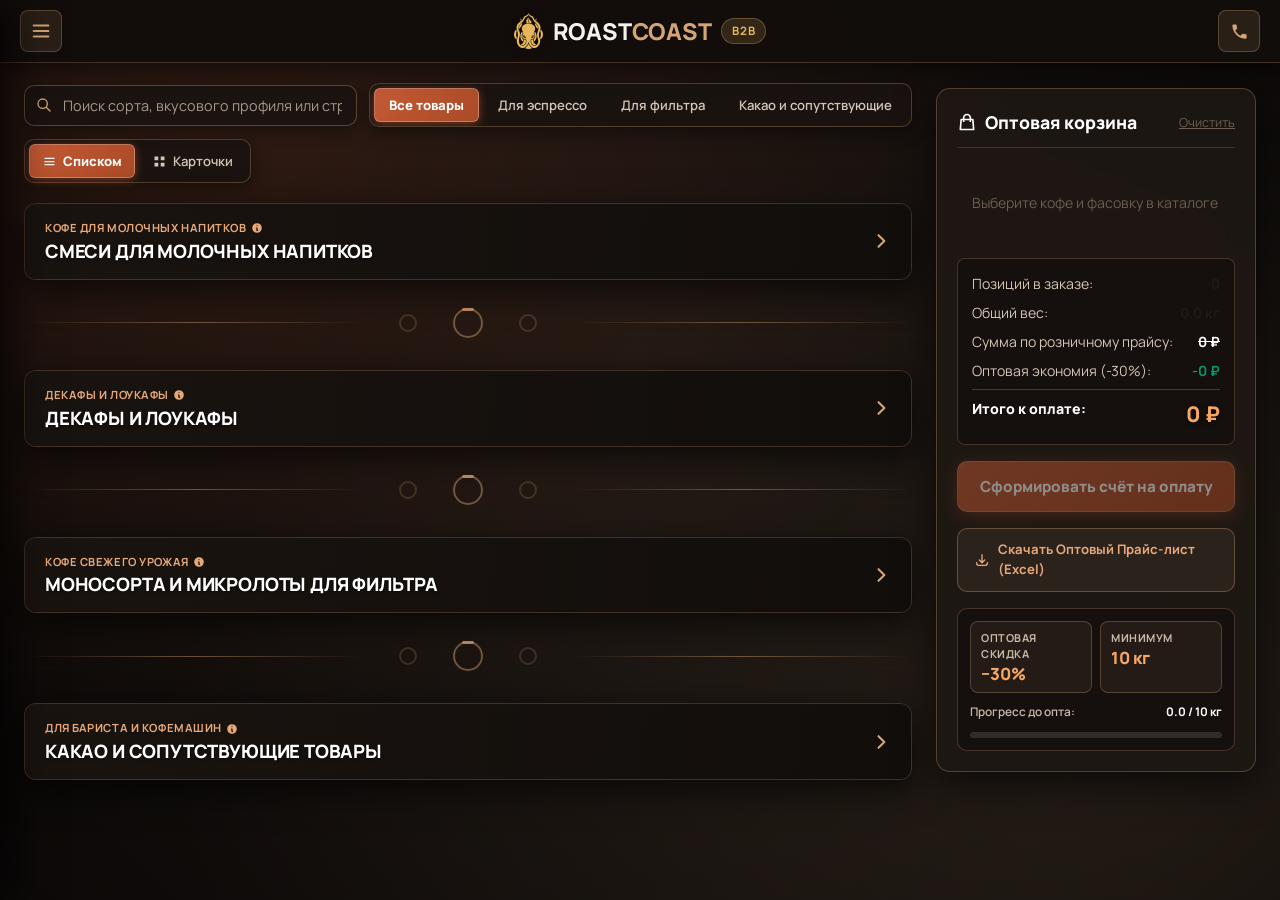
==== commit 321a3e6b: "Fix text clipping on mobile: allow natural multi-line wrapping for category headers and product titl" ====
--- a/b2b.html
+++ b/b2b.html
@@ -7,7 +7,7 @@
     <link rel="preconnect" href="https://fonts.googleapis.com">
     <link rel="preconnect" href="https://fonts.gstatic.com" crossorigin>
     <link href="https://fonts.googleapis.com/css2?family=Manrope:wght@400;500;600;700;800&family=Inter:wght@400;500;600;700;800&display=swap" rel="stylesheet">
-    <link rel="stylesheet" href="assets/b2b.css?v=20260912_v23">
+    <link rel="stylesheet" href="assets/b2b.css?v=20260912_v24">
     <style>
         html, body {
             overflow-x: hidden !important;
@@ -279,6 +279,9 @@
             text-transform: uppercase;
             letter-spacing: -0.01em;
             margin: 0;
+            white-space: normal;
+            word-break: break-word;
+            line-height: 1.25;
         }
         .cat-chevron-icon {
             color: #D4A574 !important;
@@ -387,19 +390,18 @@
             font-size: 0.96rem;
             font-weight: 800;
             color: #18181B;
-            line-height: 1.25;
-            white-space: nowrap;
-            overflow: hidden;
-            text-overflow: ellipsis;
+            line-height: 1.3;
+            white-space: normal;
+            word-break: break-word;
         }
         .prod-item-sub {
             font-size: 0.78rem;
             color: #71717A;
             font-weight: 500;
             margin-top: 2px;
-            white-space: nowrap;
-            overflow: hidden;
-            text-overflow: ellipsis;
+            white-space: normal;
+            word-break: break-word;
+            line-height: 1.25;
         }
         .prod-item-badges {
             display: flex;
@@ -811,7 +813,22 @@
         }
 
         /* Toolbar Containers (Category Tabs & View Toggle) */
-        body.theme-dark-steam .category-tabs,
+        body.theme-dark-steam .category-tabs {
+            background: rgba(26, 20, 17, 0.95) !important;
+            border: 1px solid rgba(212, 165, 116, 0.3) !important;
+            box-shadow: 0 4px 18px rgba(0, 0, 0, 0.45) !important;
+            border-radius: var(--radius-md) !important;
+            padding: 4px !important;
+            display: flex !important;
+            overflow-x: auto !important;
+            -webkit-overflow-scrolling: touch !important;
+            scrollbar-width: none !important;
+            white-space: nowrap !important;
+            gap: 4px !important;
+        }
+        body.theme-dark-steam .category-tabs::-webkit-scrollbar {
+            display: none !important;
+        }
         body.theme-dark-steam .view-toggle {
             background: rgba(26, 20, 17, 0.95) !important;
             border: 1px solid rgba(212, 165, 116, 0.3) !important;
@@ -882,6 +899,9 @@
             font-weight: 800 !important;
             font-size: 1.15rem !important;
             text-shadow: 0 1px 3px rgba(0, 0, 0, 0.6) !important;
+            white-space: normal !important;
+            word-break: break-word !important;
+            line-height: 1.25 !important;
         }
         body.theme-dark-steam .cat-chevron-icon {
             color: #D4A574 !important;
@@ -909,9 +929,15 @@
         body.theme-dark-steam .prod-item-title {
             color: #FFFFFF !important;
             font-weight: 700 !important;
+            white-space: normal !important;
+            word-break: break-word !important;
+            line-height: 1.3 !important;
         }
         body.theme-dark-steam .prod-item-sub {
             color: #BBAEA0 !important;
+            white-space: normal !important;
+            word-break: break-word !important;
+            line-height: 1.25 !important;
         }
         body.theme-dark-steam .prod-fav-btn {
             color: #A8988A !important;
@@ -1611,6 +1637,39 @@
             .opt-btn-add {
                 font-size: 1.15rem !important;
             }
+            .category-tabs {
+                display: flex !important;
+                overflow-x: auto !important;
+                -webkit-overflow-scrolling: touch !important;
+                scrollbar-width: none !important;
+                white-space: nowrap !important;
+                gap: 6px !important;
+                padding: 4px !important;
+                width: 100% !important;
+                max-width: 100% !important;
+                box-sizing: border-box !important;
+            }
+            .category-tabs::-webkit-scrollbar {
+                display: none !important;
+            }
+            .tab-btn {
+                flex-shrink: 0 !important;
+                white-space: nowrap !important;
+                padding: 6px 12px !important;
+                font-size: 0.8rem !important;
+            }
+            .cat-h2-title {
+                font-size: 0.98rem !important;
+                line-height: 1.25 !important;
+                white-space: normal !important;
+                word-break: break-word !important;
+            }
+            .prod-item-title {
+                font-size: 0.92rem !important;
+                line-height: 1.3 !important;
+                white-space: normal !important;
+                word-break: break-word !important;
+            }
             .modal-overlay {
                 padding: 10px !important;
             }
@@ -3190,6 +3249,6 @@
         </a>
     </div>
 
-    <script src="assets/b2b.js?v=20260912_v23"></script>
+    <script src="assets/b2b.js?v=20260912_v24"></script>
 </body>
 </html>
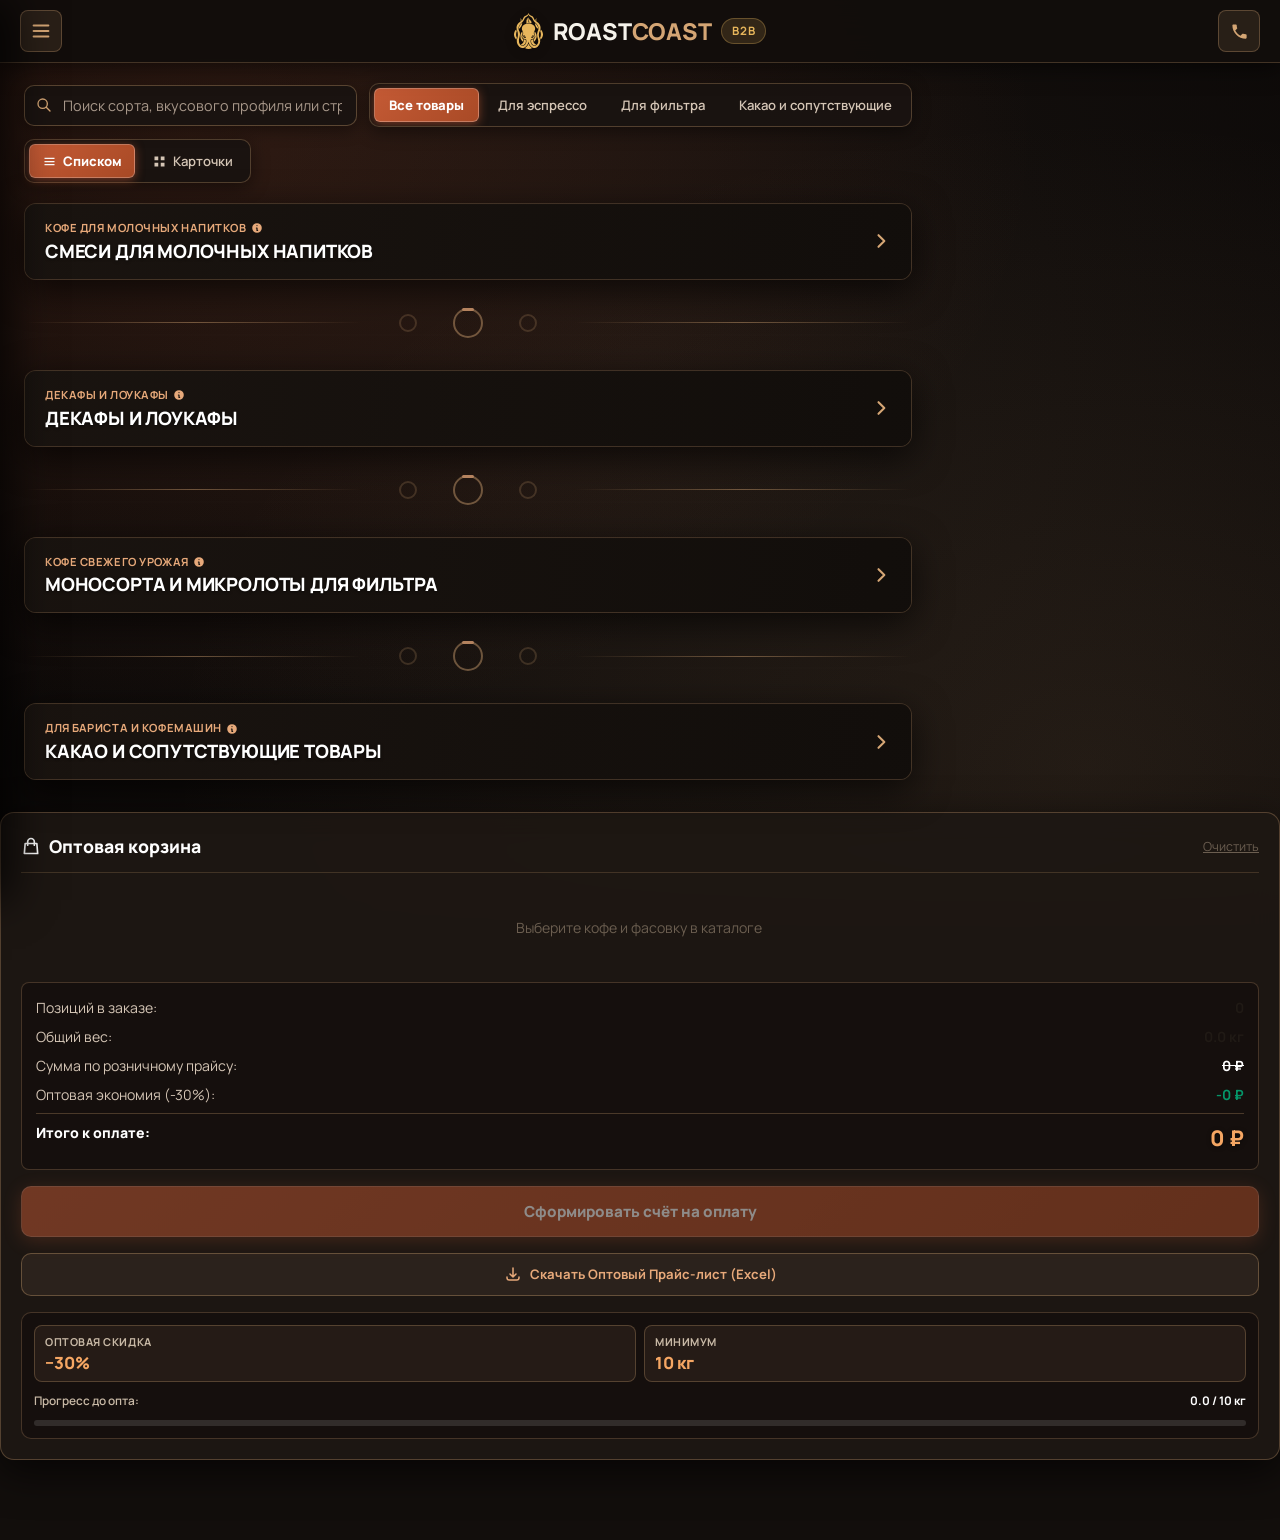
==== commit 6359a9aa: "Fix card counter sync, initial 10kg order qty, and stabilize layout for coffee/cacao/accessories" ====
--- a/b2b.html
+++ b/b2b.html
@@ -7,7 +7,7 @@
     <link rel="preconnect" href="https://fonts.googleapis.com">
     <link rel="preconnect" href="https://fonts.gstatic.com" crossorigin>
     <link href="https://fonts.googleapis.com/css2?family=Manrope:wght@400;500;600;700;800&family=Inter:wght@400;500;600;700;800&display=swap" rel="stylesheet">
-    <link rel="stylesheet" href="assets/b2b.css?v=20260912_v24">
+    <link rel="stylesheet" href="assets/b2b.css?v=20260912_v25">
     <style>
         html, body {
             overflow-x: hidden !important;
@@ -199,36 +199,44 @@
             }
             .prod-opt-row {
                 padding: 6px 10px !important;
+                gap: 4px !important;
+                width: 100% !important;
+                box-sizing: border-box !important;
             }
             .opt-weight {
-                width: 48px !important;
-                min-width: 48px !important;
-                max-width: 48px !important;
-                font-size: 0.84rem !important;
+                width: 44px !important;
+                min-width: 44px !important;
+                max-width: 44px !important;
+                font-size: 0.82rem !important;
+                flex-shrink: 0 !important;
             }
             .opt-grind {
-                width: 90px !important;
-                min-width: 90px !important;
-                max-width: 90px !important;
-                font-size: 0.78rem !important;
+                width: 72px !important;
+                min-width: 72px !important;
+                max-width: 72px !important;
+                font-size: 0.76rem !important;
+                flex-shrink: 0 !important;
             }
             .opt-price {
-                width: 85px !important;
-                min-width: 85px !important;
-                max-width: 85px !important;
-                font-size: 0.95rem !important;
+                flex: 1 !important;
+                text-align: right !important;
+                margin-left: auto !important;
                 margin-right: 8px !important;
+                font-size: 0.94rem !important;
+                font-variant-numeric: tabular-nums !important;
+                flex-shrink: 0 !important;
             }
             .opt-btn-wrap,
             .opt-btn-add,
             body.theme-dark-steam .opt-qty-control {
-                width: 60px !important;
-                min-width: 60px !important;
-                max-width: 60px !important;
+                width: 70px !important;
+                min-width: 70px !important;
+                max-width: 70px !important;
                 height: 30px !important;
+                flex-shrink: 0 !important;
             }
             .opt-btn-add {
-                font-size: 1.15rem !important;
+                font-size: 1.25rem !important;
             }
         }
 
@@ -599,29 +607,50 @@
             }
             .opt-weight {
                 font-size: 0.82rem !important;
-                width: 40px !important;
-                min-width: 40px !important;
+                width: 44px !important;
+                min-width: 44px !important;
+                max-width: 44px !important;
+                flex-shrink: 0 !important;
             }
             .opt-grind {
-                font-size: 0.78rem !important;
+                width: 72px !important;
+                min-width: 72px !important;
+                max-width: 72px !important;
+                font-size: 0.76rem !important;
+                flex-shrink: 0 !important;
             }
             .opt-price {
-                font-size: 0.88rem !important;
+                flex: 1 !important;
+                text-align: right !important;
+                margin-left: auto !important;
                 margin-right: 8px !important;
+                font-size: 0.94rem !important;
+                font-variant-numeric: tabular-nums !important;
+                flex-shrink: 0 !important;
             }
             .opt-btn-wrap {
-                width: 68px !important;
-                min-width: 68px !important;
+                width: 70px !important;
+                min-width: 70px !important;
+                max-width: 70px !important;
                 height: 30px !important;
+                flex-shrink: 0 !important;
             }
             .opt-btn-add {
-                width: 68px !important;
+                width: 70px !important;
+                min-width: 70px !important;
+                max-width: 70px !important;
                 height: 30px !important;
-                font-size: 1.15rem !important;
+                font-size: 1.25rem !important;
+                border-radius: 8px !important;
             }
             .opt-qty-control {
-                width: 68px !important;
+                width: 70px !important;
+                min-width: 70px !important;
+                max-width: 70px !important;
                 height: 30px !important;
+                border-radius: 8px !important;
+                padding: 0 4px !important;
+                box-sizing: border-box !important;
             }
             .category-section-header {
                 padding: 10px 12px !important;
@@ -1603,39 +1632,63 @@
                 flex-shrink: 0 !important;
             }
             .opt-grind {
-                width: 76px !important;
-                min-width: 76px !important;
-                max-width: 76px !important;
+                width: 72px !important;
+                min-width: 72px !important;
+                max-width: 72px !important;
                 font-size: 0.76rem !important;
                 flex-shrink: 0 !important;
-                padding-left: 4px !important;
+                padding-left: 2px !important;
             }
             .opt-price {
+                flex: 1 !important;
+                text-align: right !important;
                 margin-left: auto !important;
-                width: 78px !important;
-                min-width: 78px !important;
-                max-width: 78px !important;
+                margin-right: 8px !important;
                 font-size: 0.94rem !important;
-                margin-right: 6px !important;
+                font-variant-numeric: tabular-nums !important;
                 flex-shrink: 0 !important;
-                text-align: right !important;
             }
             .opt-btn-wrap {
-                width: 58px !important;
-                min-width: 58px !important;
-                max-width: 58px !important;
+                width: 70px !important;
+                min-width: 70px !important;
+                max-width: 70px !important;
+                height: 30px !important;
                 flex-shrink: 0 !important;
             }
             .opt-btn-add,
             body.theme-dark-steam .opt-qty-control {
-                width: 58px !important;
-                min-width: 58px !important;
-                max-width: 58px !important;
+                width: 70px !important;
+                min-width: 70px !important;
+                max-width: 70px !important;
                 height: 30px !important;
-                border-radius: 6px !important;
+                border-radius: 8px !important;
             }
             .opt-btn-add {
+                font-size: 1.25rem !important;
+                display: inline-flex !important;
+                align-items: center !important;
+                justify-content: center !important;
+            }
+            body.theme-dark-steam .opt-qty-control {
+                padding: 0 4px !important;
+                box-sizing: border-box !important;
+                display: flex !important;
+                align-items: center !important;
+                justify-content: space-between !important;
+            }
+            body.theme-dark-steam .opt-qty-btn {
+                width: 20px !important;
+                min-width: 20px !important;
+                max-width: 20px !important;
+                padding: 0 !important;
                 font-size: 1.15rem !important;
+            }
+            body.theme-dark-steam .opt-qty-num {
+                width: 22px !important;
+                min-width: 22px !important;
+                max-width: 22px !important;
+                text-align: center !important;
+                font-size: 0.88rem !important;
             }
             .category-tabs {
                 display: flex !important;
@@ -2806,33 +2859,20 @@
                         <div class="prod-item-sub">IRCA • Италия</div>
                     </div>
                     <div class="prod-item-badges">
-                        
                         <button type="button" class="prod-fav-btn" onclick="this.classList.toggle('active'); event.stopPropagation();" title="В избранное">
                             <svg width="20" height="20" fill="none" stroke="currentColor" viewBox="0 0 24 24"><path stroke-linecap="round" stroke-linejoin="round" stroke-width="2" d="M4.318 6.318a4.5 4.5 0 000 6.364L12 20.364l7.682-7.682a4.5 4.5 0 00-6.364-6.364L12 7.636l-1.318-1.318a4.5 4.5 0 00-6.364 0z"/></svg>
                         </button>
                     </div>
                 </div>
                 <div class="prod-options-stack">
-                    
-            <div class="prod-opt-row">
-                <span class="opt-weight">1 кг</span>
-                <span class="opt-grind">В зернах</span>
-                <span class="opt-price">5 712 ₽</span>
-                <div class="opt-btn-wrap">
-                    <button type="button" class="opt-btn-add" onclick="updateQty('Какао порошок - Cacao 22/24 1кг, IRCA, Италия', '1 000 г', 8160, 5712, 1)">+</button>
-                </div>
-            </div>
-        
-                    
-            <div class="prod-opt-row">
-                <span class="opt-weight">200 г</span>
-                <span class="opt-grind">В зернах</span>
-                <span class="opt-price">1 680 ₽</span>
-                <div class="opt-btn-wrap">
-                    <button type="button" class="opt-btn-add" onclick="updateQty('Какао порошок - Cacao 22/24 1кг, IRCA, Италия', '200 г', 2400, 1680, 1)">+</button>
-                </div>
-            </div>
-        
+                    <div class="prod-opt-row">
+                        <span class="opt-weight">1 кг</span>
+                        <span class="opt-grind">Порошок</span>
+                        <span class="opt-price">1 680 ₽</span>
+                        <div class="opt-btn-wrap">
+                            <button type="button" class="opt-btn-add" onclick="updateQty('Какао порошок - Cacao 22/24 1кг, IRCA, Италия', '1 000 г', 2400, 1680, 1, this)">+</button>
+                        </div>
+                    </div>
                 </div>
             </div>
         
@@ -2844,33 +2884,20 @@
                         <div class="prod-item-sub">Himteam • Проф. химия</div>
                     </div>
                     <div class="prod-item-badges">
-                        
                         <button type="button" class="prod-fav-btn" onclick="this.classList.toggle('active'); event.stopPropagation();" title="В избранное">
                             <svg width="20" height="20" fill="none" stroke="currentColor" viewBox="0 0 24 24"><path stroke-linecap="round" stroke-linejoin="round" stroke-width="2" d="M4.318 6.318a4.5 4.5 0 000 6.364L12 20.364l7.682-7.682a4.5 4.5 0 00-6.364-6.364L12 7.636l-1.318-1.318a4.5 4.5 0 00-6.364 0z"/></svg>
                         </button>
                     </div>
                 </div>
                 <div class="prod-options-stack">
-                    
-            <div class="prod-opt-row">
-                <span class="opt-weight">1 кг</span>
-                <span class="opt-grind">В зернах</span>
-                <span class="opt-price">2 737 ₽</span>
-                <div class="opt-btn-wrap">
-                    <button type="button" class="opt-btn-add" onclick="updateQty('Средство для очистки кофемашин от кофейных масел himteam 1000г', '1 000 г', 3910, 2737, 1)">+</button>
-                </div>
-            </div>
-        
-                    
-            <div class="prod-opt-row">
-                <span class="opt-weight">200 г</span>
-                <span class="opt-grind">В зернах</span>
-                <span class="opt-price">805 ₽</span>
-                <div class="opt-btn-wrap">
-                    <button type="button" class="opt-btn-add" onclick="updateQty('Средство для очистки кофемашин от кофейных масел himteam 1000г', '200 г', 1150, 805, 1)">+</button>
-                </div>
-            </div>
-        
+                    <div class="prod-opt-row">
+                        <span class="opt-weight">1 кг</span>
+                        <span class="opt-grind">Порошок</span>
+                        <span class="opt-price">805 ₽</span>
+                        <div class="opt-btn-wrap">
+                            <button type="button" class="opt-btn-add" onclick="updateQty('Средство для очистки кофемашин от кофейных масел himteam 1000г', '1 000 г', 1150, 805, 1, this)">+</button>
+                        </div>
+                    </div>
                 </div>
             </div>
         
@@ -2882,30 +2909,20 @@
                         <div class="prod-item-sub">Himteam • Проф. химия</div>
                     </div>
                     <div class="prod-item-badges">
-                        
                         <button type="button" class="prod-fav-btn" onclick="this.classList.toggle('active'); event.stopPropagation();" title="В избранное">
                             <svg width="20" height="20" fill="none" stroke="currentColor" viewBox="0 0 24 24"><path stroke-linecap="round" stroke-linejoin="round" stroke-width="2" d="M4.318 6.318a4.5 4.5 0 000 6.364L12 20.364l7.682-7.682a4.5 4.5 0 00-6.364-6.364L12 7.636l-1.318-1.318a4.5 4.5 0 00-6.364 0z"/></svg>
                         </button>
                     </div>
                 </div>
                 <div class="prod-options-stack">
-                    
-            <div class="prod-opt-row">
-                <span class="opt-weight">1 кг</span>
-                <span class="opt-grind">В зернах</span>
-                <span class="opt-price">2 356 ₽</span>
-                <div class="opt-btn-wrap">
-                    <button type="button" class="opt-btn-add" onclick="updateQty('Средство для очистки молочных систем и капучинатора himteam 1000мл', '1 000 г', 3366, 2356, 1)">+</button>
-                </div>
-            </div>
-        
-                    
-            <div class="prod-opt-row">
-                <span class="opt-weight">200 г</span>
-                <span class="opt-grind">В зернах</span>
-                <span class="opt-price">693 ₽</span>
-                <div class="opt-btn-wrap">
-                    <button type="button" class="opt-btn-add" onclick="updateQty('Средство для очистки молочных систем и капучинатора himteam 1000мл', '200 г', 990, 693, 1)">+</button>
+                    <div class="prod-opt-row">
+                        <span class="opt-weight">1 л</span>
+                        <span class="opt-grind">Жидкость</span>
+                        <span class="opt-price">693 ₽</span>
+                        <div class="opt-btn-wrap">
+                            <button type="button" class="opt-btn-add" onclick="updateQty('Средство для очистки молочных систем и капучинатора himteam 1000мл', '1 000 мл', 990, 693, 1, this)">+</button>
+                        </div>
+                    </div>
                 </div>
             </div>
         
@@ -3249,6 +3266,6 @@
         </a>
     </div>
 
-    <script src="assets/b2b.js?v=20260912_v24"></script>
+    <script src="assets/b2b.js?v=20260912_v25"></script>
 </body>
 </html>
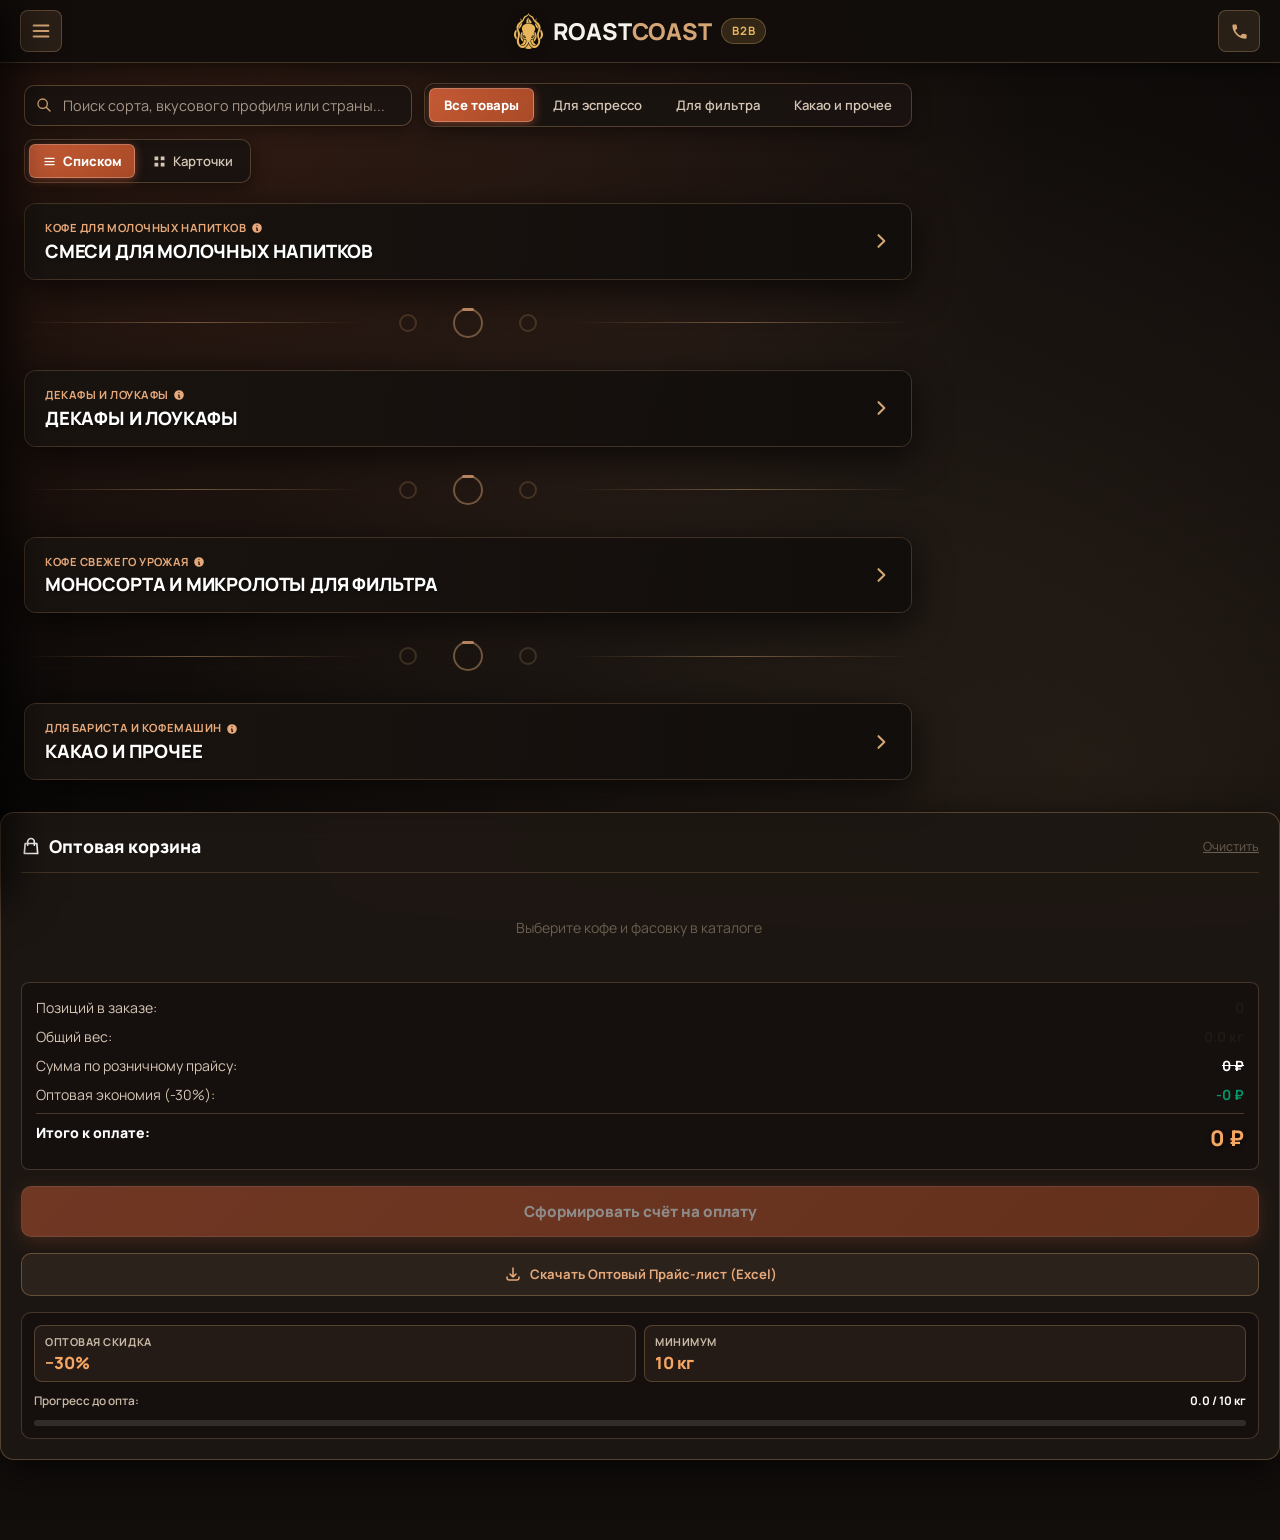
==== commit d50b4edf: "Rename 'Какао и сопутствующие' to 'Какао и прочее' and adjust mobile category tabs to fit perfectly" ====
--- a/b2b.html
+++ b/b2b.html
@@ -7,7 +7,7 @@
     <link rel="preconnect" href="https://fonts.googleapis.com">
     <link rel="preconnect" href="https://fonts.gstatic.com" crossorigin>
     <link href="https://fonts.googleapis.com/css2?family=Manrope:wght@400;500;600;700;800&family=Inter:wght@400;500;600;700;800&display=swap" rel="stylesheet">
-    <link rel="stylesheet" href="assets/b2b.css?v=20260912_v25">
+    <link rel="stylesheet" href="assets/b2b.css?v=20260912_v26">
     <style>
         html, body {
             overflow-x: hidden !important;
@@ -157,18 +157,23 @@
             .category-tabs {
                 width: 100% !important;
                 display: flex !important;
+                gap: 4px !important;
+                padding: 4px 2px !important;
                 overflow-x: auto !important;
                 white-space: nowrap !important;
-                gap: 4px !important;
-                padding-bottom: 4px !important;
                 -webkit-overflow-scrolling: touch !important;
                 scrollbar-width: none !important;
+                box-sizing: border-box !important;
             }
             .category-tabs::-webkit-scrollbar { display: none !important; }
             .tab-btn {
-                flex-shrink: 0 !important;
-                padding: 5px 10px !important;
-                font-size: 0.75rem !important;
+                flex: 1 1 auto !important;
+                padding: 6px 5px !important;
+                font-size: 0.74rem !important;
+                text-align: center !important;
+                display: inline-flex !important;
+                align-items: center !important;
+                justify-content: center !important;
             }
             .view-toggle { width: 100% !important; display: flex !important; }
             .view-btn {
@@ -1692,24 +1697,28 @@
             }
             .category-tabs {
                 display: flex !important;
+                width: 100% !important;
+                max-width: 100% !important;
+                box-sizing: border-box !important;
+                gap: 4px !important;
+                padding: 4px 2px !important;
                 overflow-x: auto !important;
                 -webkit-overflow-scrolling: touch !important;
                 scrollbar-width: none !important;
                 white-space: nowrap !important;
-                gap: 6px !important;
-                padding: 4px !important;
-                width: 100% !important;
-                max-width: 100% !important;
-                box-sizing: border-box !important;
             }
             .category-tabs::-webkit-scrollbar {
                 display: none !important;
             }
             .tab-btn {
-                flex-shrink: 0 !important;
+                flex: 1 1 auto !important;
                 white-space: nowrap !important;
-                padding: 6px 12px !important;
-                font-size: 0.8rem !important;
+                padding: 6px 5px !important;
+                font-size: 0.74rem !important;
+                text-align: center !important;
+                display: inline-flex !important;
+                align-items: center !important;
+                justify-content: center !important;
             }
             .cat-h2-title {
                 font-size: 0.98rem !important;
@@ -1878,7 +1887,7 @@
                     <button class="tab-btn active" data-cat="all">Все товары</button>
                     <button class="tab-btn" data-cat="espresso">Для эспрессо</button>
                     <button class="tab-btn" data-cat="filter">Для фильтра</button>
-                    <button class="tab-btn" data-cat="other">Какао и сопутствующие</button>
+                    <button class="tab-btn" data-cat="other">Какао и прочее</button>
                 </div>
 
                 <div class="view-toggle">
@@ -2844,7 +2853,7 @@
                     <span>ДЛЯ БАРИСТА И КОФЕМАШИН</span>
                     <svg width="12" height="12" fill="currentColor" viewBox="0 0 20 20"><path fill-rule="evenodd" d="M18 10a8 8 0 11-16 0 8 8 0 0116 0zm-7-4a1 1 0 11-2 0 1 1 0 012 0zM9 9a1 1 0 000 2v3a1 1 0 001 1h1a1 1 0 100-2v-3a1 1 0 00-1-1H9z" clip-rule="evenodd"/></svg>
                 </div>
-                <h2 class="cat-h2-title">КАКАО И СОПУТСТВУЮЩИЕ ТОВАРЫ</h2>
+                <h2 class="cat-h2-title">КАКАО И ПРОЧЕЕ</h2>
             </div>
             <svg class="cat-chevron-icon" width="20" height="20" fill="none" stroke="currentColor" viewBox="0 0 24 24"><path stroke-linecap="round" stroke-linejoin="round" stroke-width="2.5" d="M19 9l-7 7-7-7"/></svg>
         </div>
@@ -3266,6 +3275,6 @@
         </a>
     </div>
 
-    <script src="assets/b2b.js?v=20260912_v25"></script>
+    <script src="assets/b2b.js?v=20260912_v26"></script>
 </body>
 </html>
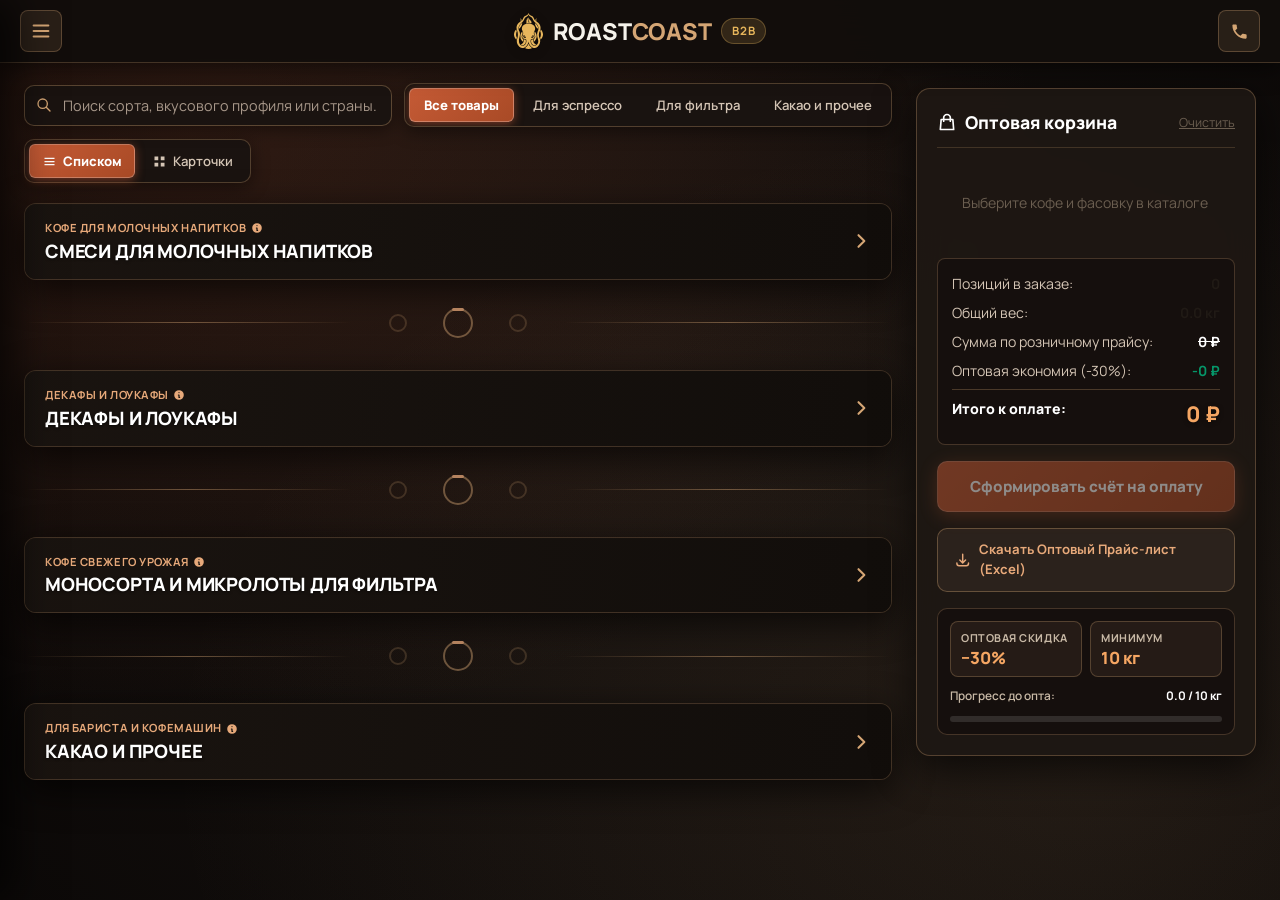
==== commit 64e6f071: "Fix DOM nesting so sidebar cart correctly sits in right column on desktop" ====
--- a/b2b.html
+++ b/b2b.html
@@ -7,7 +7,7 @@
     <link rel="preconnect" href="https://fonts.googleapis.com">
     <link rel="preconnect" href="https://fonts.gstatic.com" crossorigin>
     <link href="https://fonts.googleapis.com/css2?family=Manrope:wght@400;500;600;700;800&family=Inter:wght@400;500;600;700;800&display=swap" rel="stylesheet">
-    <link rel="stylesheet" href="assets/b2b.css?v=20260912_v26">
+    <link rel="stylesheet" href="assets/b2b.css?v=20260912_v27">
     <style>
         html, body {
             overflow-x: hidden !important;
@@ -822,6 +822,10 @@
         body.theme-dark-steam .b2b-container {
             position: relative;
             z-index: 1;
+            display: grid;
+            grid-template-columns: minmax(0, 1fr) 340px;
+            gap: 24px;
+            align-items: start;
         }
         /* High-Contrast & Clear Highlighting in Atmospheric Dark Theme */
         body.theme-dark-steam ::selection {
@@ -2934,14 +2938,9 @@
                     </div>
                 </div>
             </div>
-        
-                </div>
-            </div>
-        
-            </div>
         </div>
-    
-            </div>
+    </div>
+</div>
 
             <!-- Products View: Cards Grid (Alternative view) -->
             <div class="product-grid" id="productGrid" style="display:none;">
@@ -3275,6 +3274,6 @@
         </a>
     </div>
 
-    <script src="assets/b2b.js?v=20260912_v26"></script>
+    <script src="assets/b2b.js?v=20260912_v27"></script>
 </body>
 </html>
